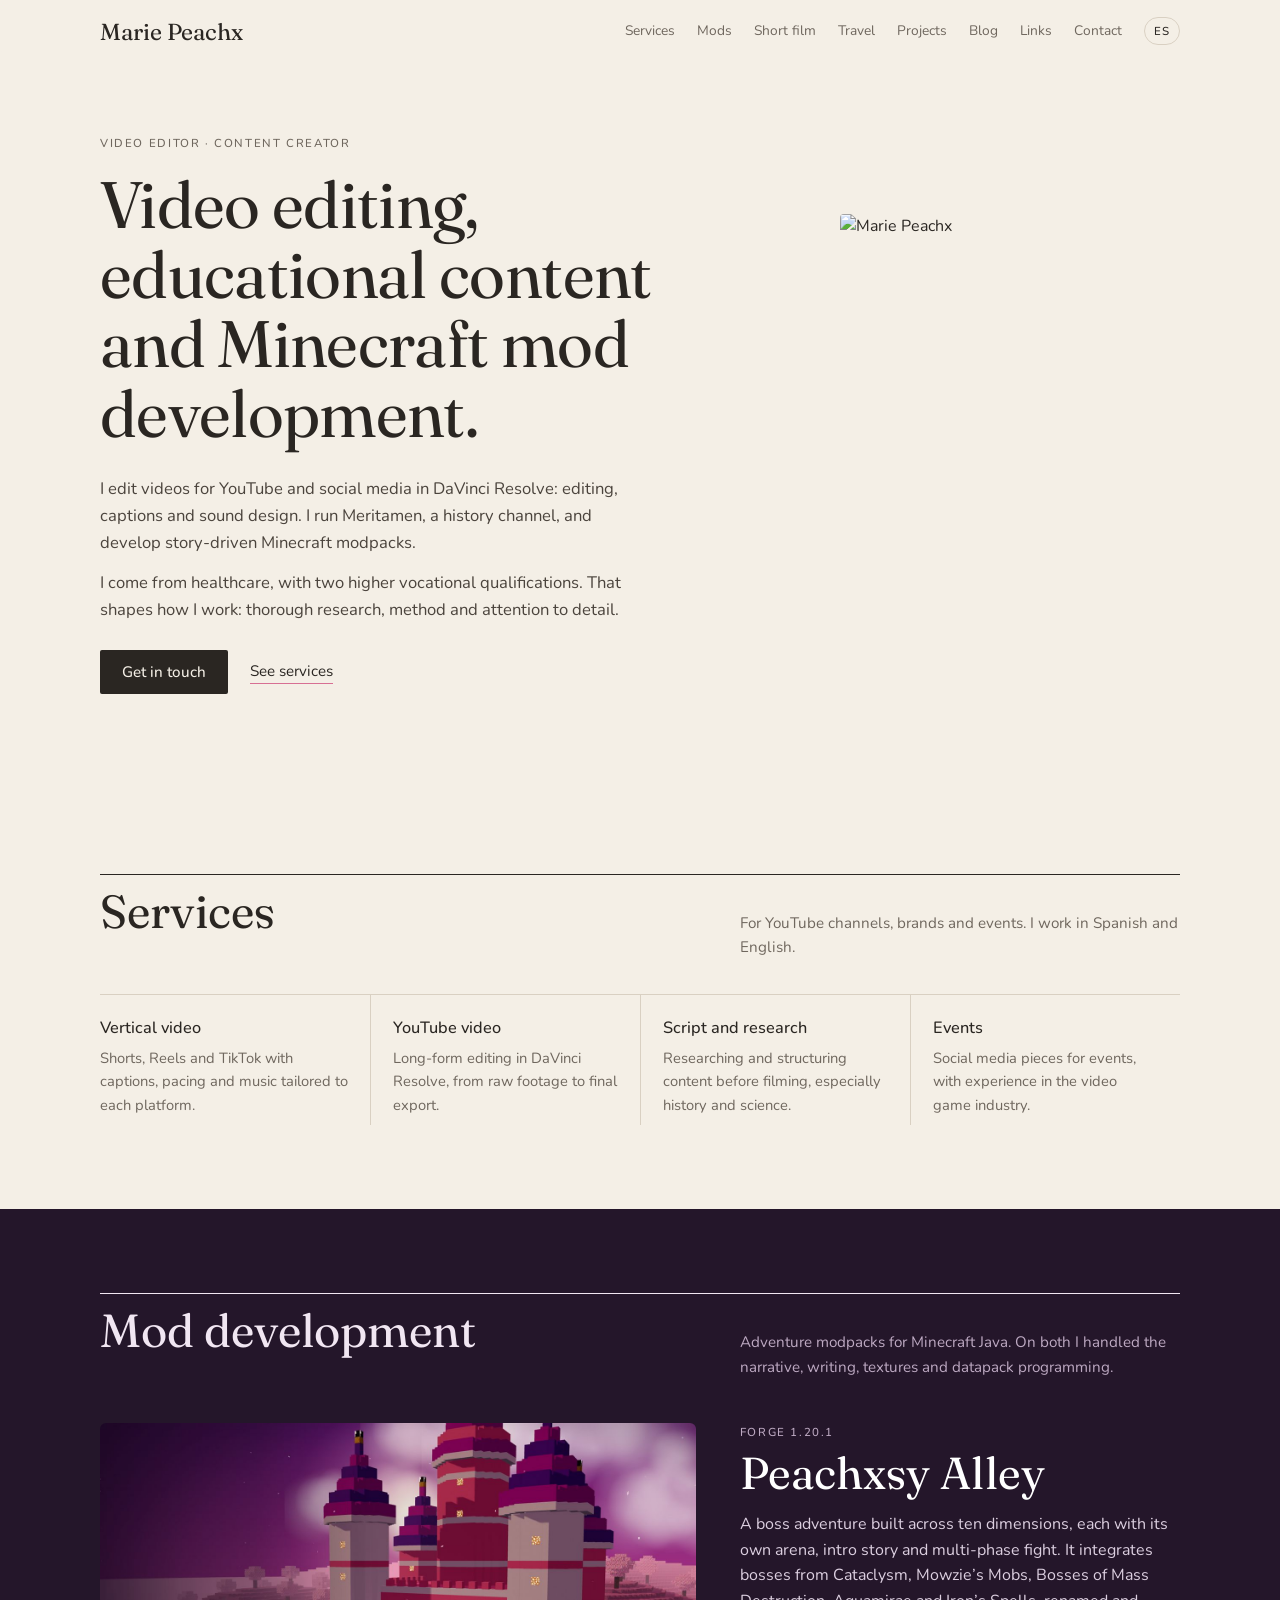
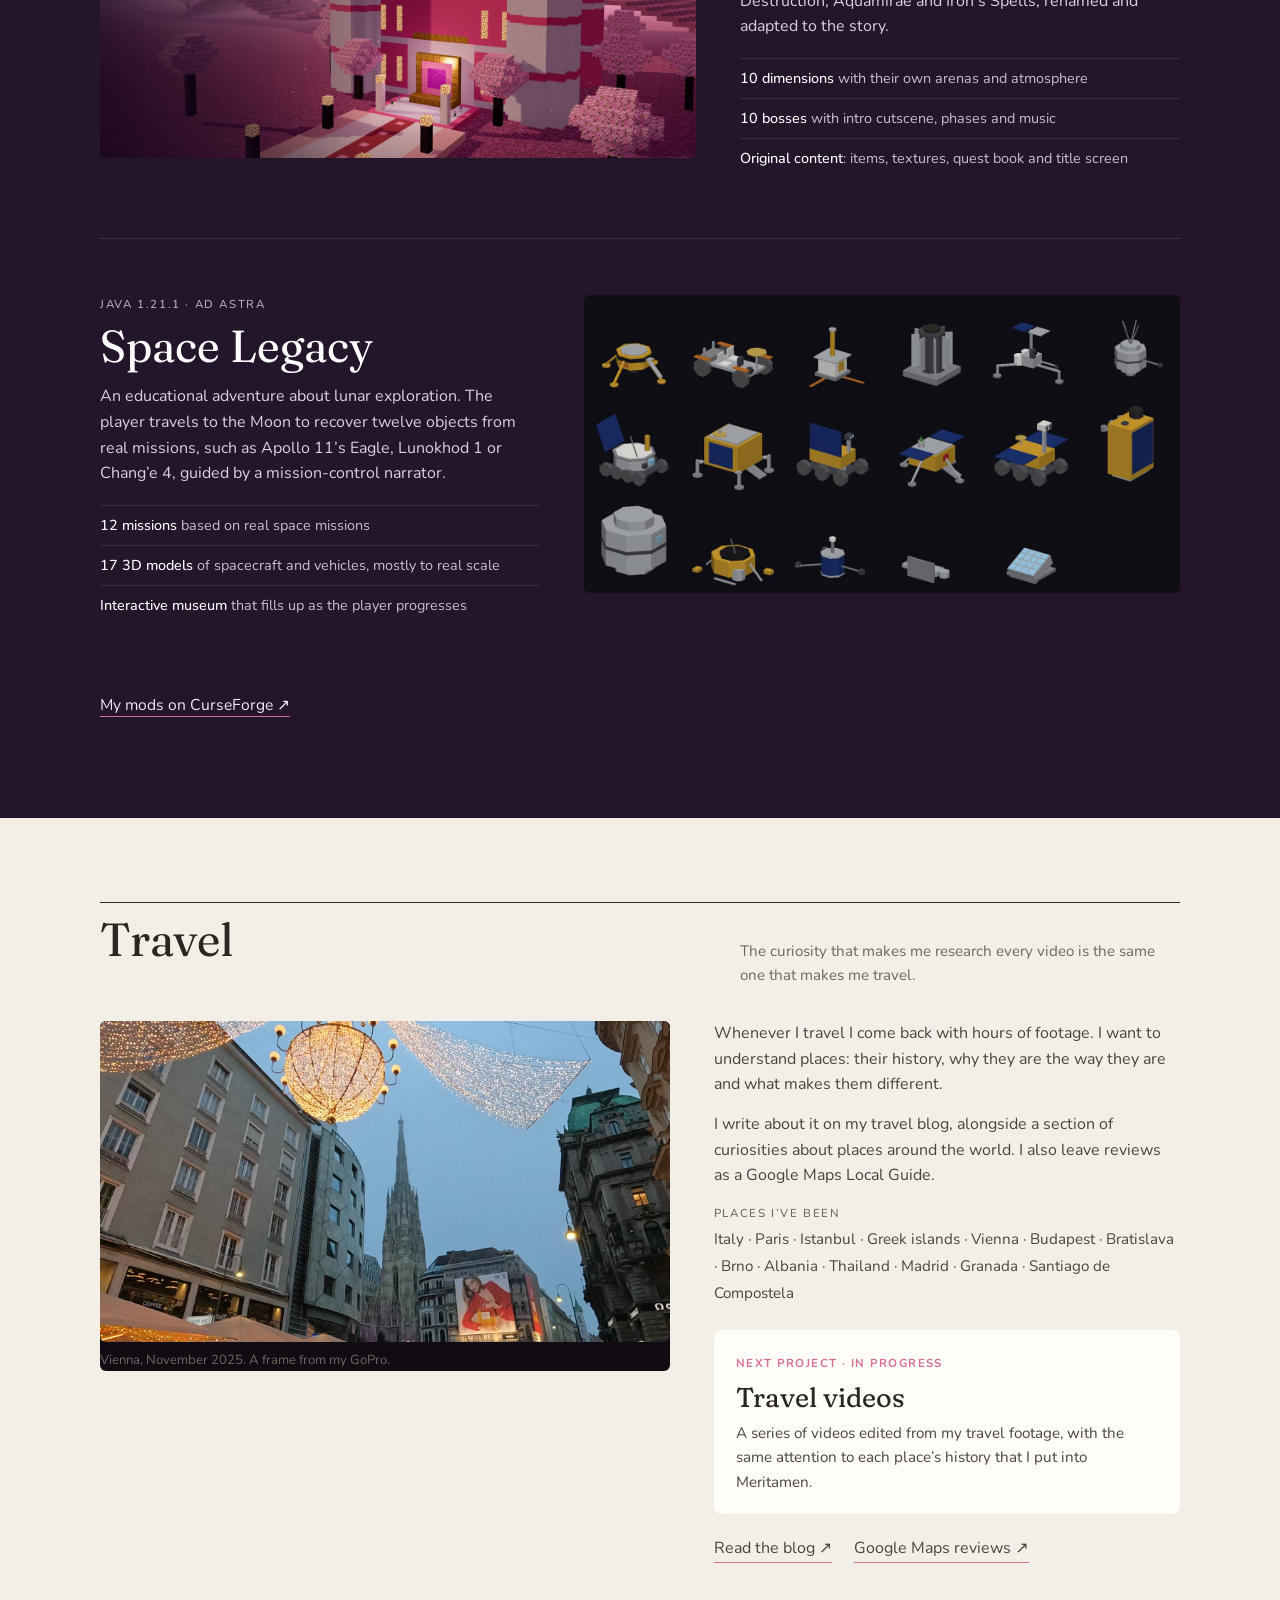
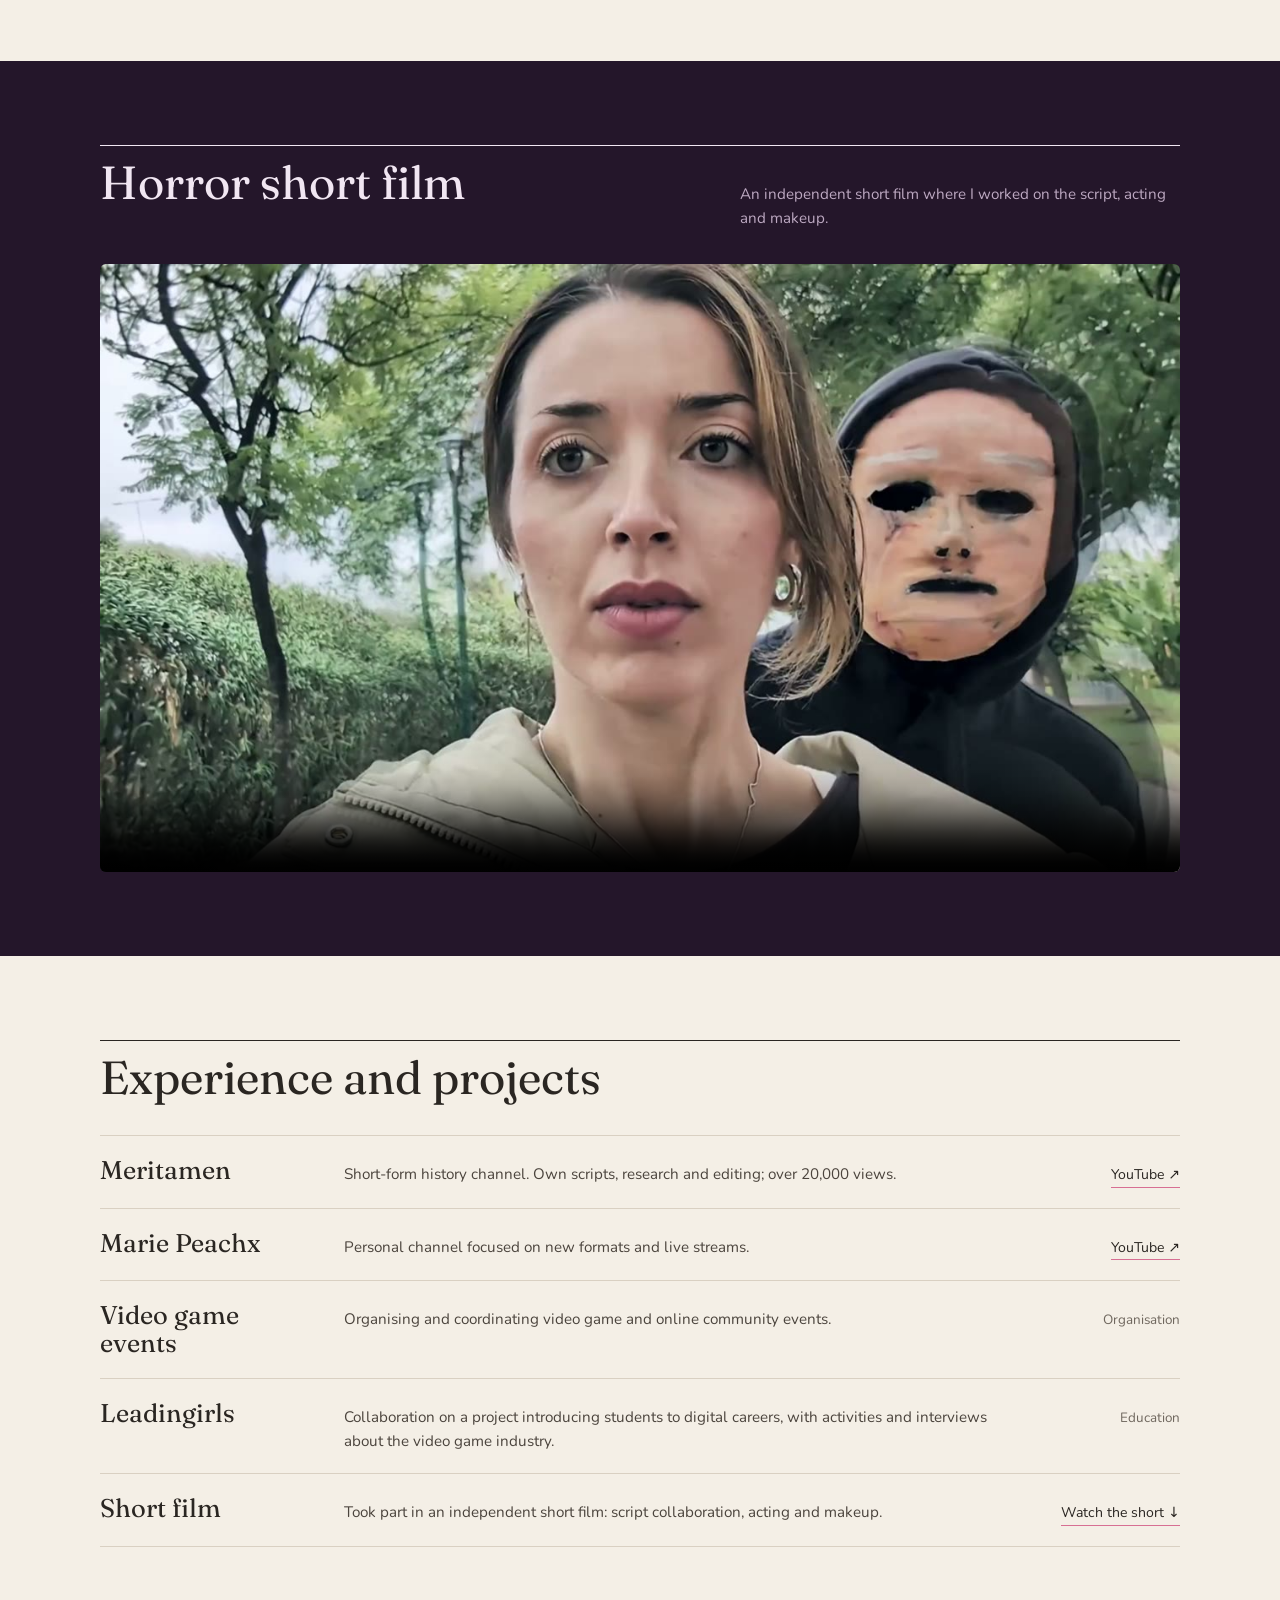
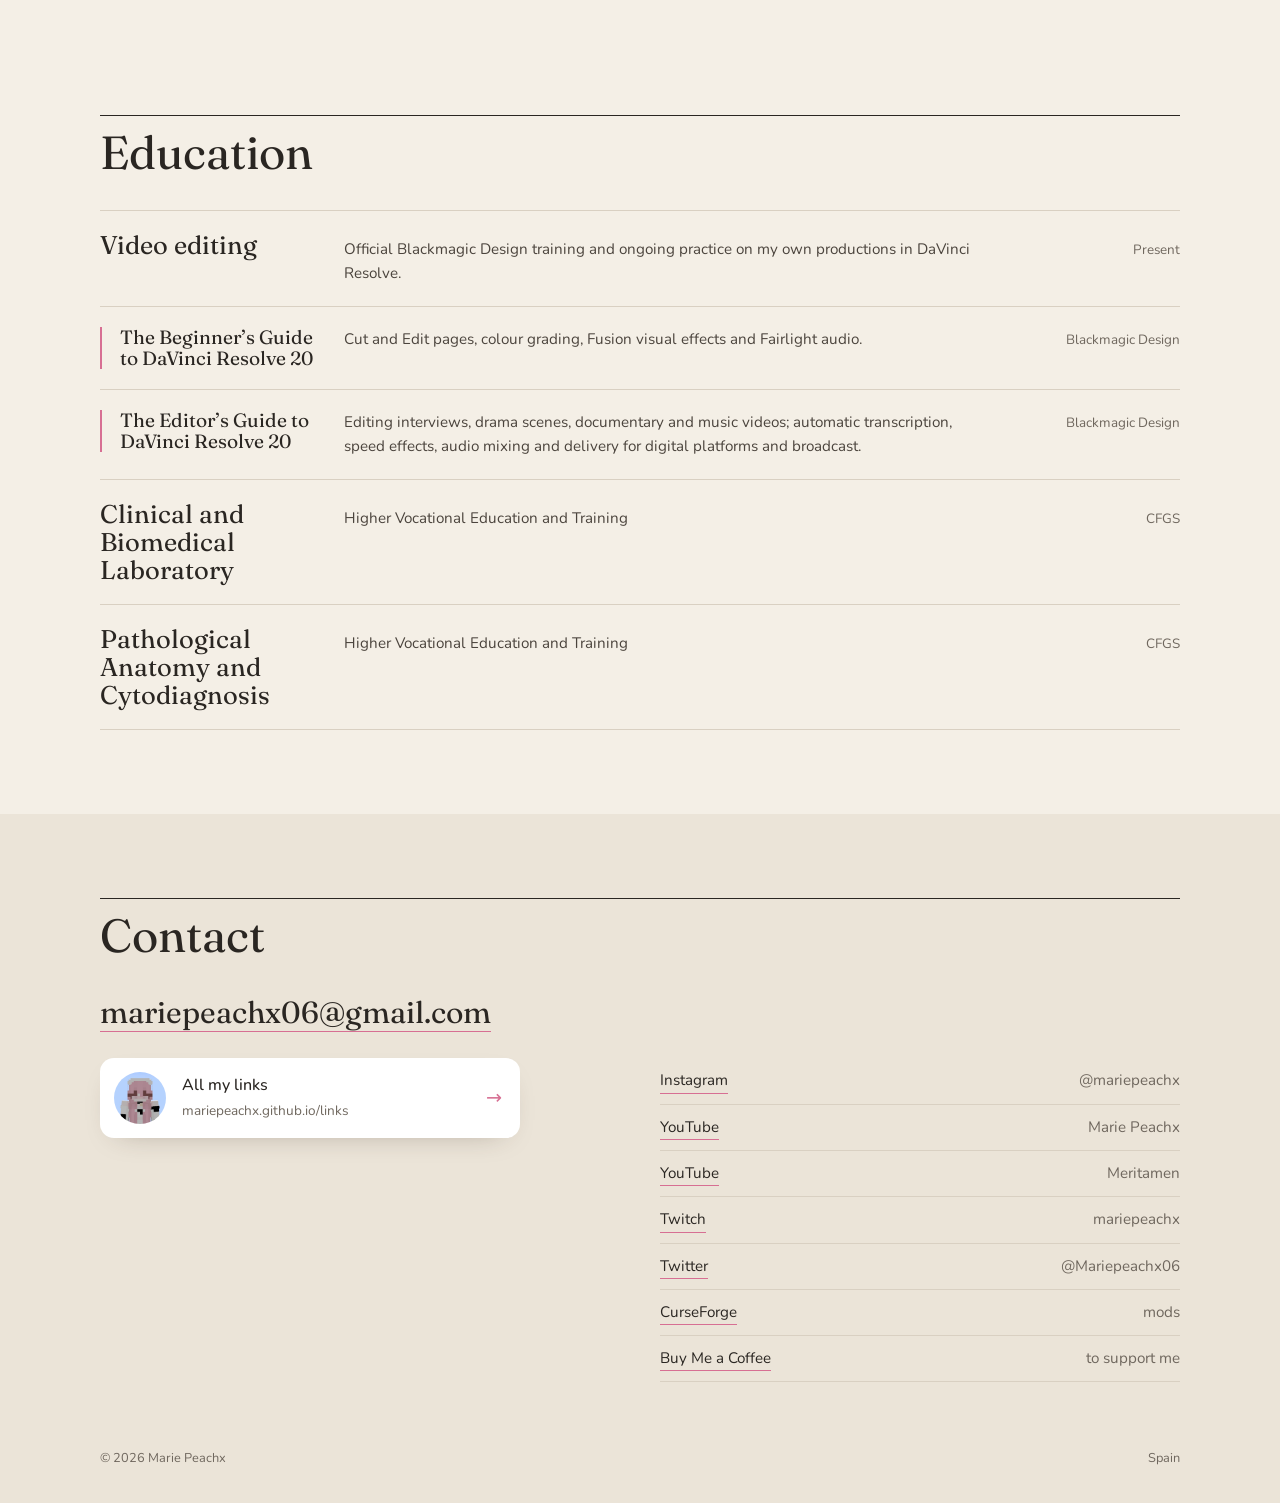
==== index.html @ f52907dd "Portfolio: quita la portada antigua del corto Co-Authored-By: Claude Opus 5.5 <noreply@anthropic.com" ====
<!doctype html>
<html lang="es">
<head>
<meta charset="utf-8"><meta name="viewport" content="width=device-width,initial-scale=1">
<title>Marie Peachx</title>
<meta name="description" content="Edito vídeos para YouTube y redes, llevo Meritamen, un canal de historia, y hago mods de Minecraft.">
<meta name="theme-color" content="#f4efe6">
<link rel="canonical" href="https://mariepeachx.github.io/">
<meta property="og:type" content="website">
<meta property="og:title" content="Marie Peachx">
<meta property="og:description" content="Vídeos, historia y mods de Minecraft.">
<meta property="og:url" content="https://mariepeachx.github.io/">
<meta property="og:image" content="https://mariepeachx.github.io/assets/marie-portrait.jpg">
<meta name="twitter:card" content="summary_large_image">
<link rel="icon" href="links/avatar.jpg">
<link rel="preconnect" href="https://fonts.googleapis.com"><link rel="preconnect" href="https://fonts.gstatic.com" crossorigin>
<link href="https://fonts.googleapis.com/css2?family=Fraunces:opsz,wght,SOFT@9..144,300..600,100&family=Nunito:wght@400;600;700&display=swap" rel="stylesheet">
<style>
:root{
 --paper:#f4efe6;--paper-2:#ebe4d8;--ink:#2a2622;--soft:#6f675e;--line:#d9d0c2;
 --rose:#d76f93;--peach:#d9957d;--plum:#24162a;--plum-2:#33203a;--lilac:#e9d6ee;
 --serif:'Fraunces',Georgia,serif;--sans:'Nunito',system-ui,sans-serif;
}
h1,h2,h3,.name,.contact .big{font-variation-settings:"SOFT" 100,"WONK" 0;font-optical-sizing:auto}
*{box-sizing:border-box}
html{scroll-behavior:smooth;scroll-padding-top:70px}
body{margin:0;background:var(--paper);color:var(--ink);font:16px/1.6 var(--sans);overflow-x:hidden}
a{color:inherit}
img{max-width:100%;display:block}
.wrap{width:min(1080px,calc(100% - 32px));margin:0 auto}
:focus-visible{outline:2px solid var(--rose);outline-offset:3px}
.skip{position:absolute;left:-999px;top:8px;background:var(--ink);color:var(--paper);padding:8px 12px;z-index:99}.skip:focus{left:8px}
.u{text-decoration:none;background:linear-gradient(var(--rose),var(--rose)) 0 100%/100% 1px no-repeat;padding-bottom:1px;transition:background-size .25s}
.u:hover{background-size:100% 100%;color:#fff}
.label{font-size:.72rem;letter-spacing:.14em;text-transform:uppercase;color:var(--soft);font-weight:500}

/* cabecera */
.top{position:sticky;top:0;z-index:20;background:#f4efe6f2;backdrop-filter:blur(8px)}
.top .wrap{display:flex;align-items:center;justify-content:space-between;height:62px;gap:16px}
.name{font:1.45rem var(--serif);text-decoration:none;white-space:nowrap}
nav{display:flex;gap:22px;align-items:center;font-size:.86rem}
nav a{text-decoration:none;color:var(--soft)}nav a:hover{color:var(--ink)}
.lang,.menu{font:500 .72rem var(--sans);letter-spacing:.08em;background:none;border:1px solid var(--line);color:var(--ink);padding:5px 9px;border-radius:20px;cursor:pointer}
.menu{display:none}

/* inicio */
.intro{display:grid;grid-template-columns:1.25fr .75fr;gap:64px;align-items:center;padding:72px 0 96px}
.intro h1{font:400 clamp(2.3rem,5.2vw,4.1rem)/1.06 var(--serif);letter-spacing:-.01em;margin:0 0 28px}
.intro h1 i{font-style:italic}
.intro p{max-width:540px;color:#4b443d;font-size:1.04rem;margin:0 0 14px}
.intro .more{margin-top:26px;display:flex;gap:22px;flex-wrap:wrap;font-size:.95rem}
.intro .label{margin-bottom:18px}
.portrait{margin:0;justify-self:end;width:min(340px,100%)}
.portrait img{aspect-ratio:4/5;object-fit:cover;object-position:center 40%;width:100%;border-radius:4px}
.btn{display:inline-block;background:var(--ink);color:var(--paper);text-decoration:none;padding:10px 22px;border-radius:2px;font-weight:500;transition:background .2s}
.btn:hover{background:var(--rose)}
.more{align-items:center}
.services{display:grid;grid-template-columns:repeat(4,1fr);gap:0;border-top:1px solid var(--line)}
.services div{padding:22px 22px 8px 0}
.services div+div{padding-left:22px;border-left:1px solid var(--line)}
.services h3{font:500 1.02rem var(--sans);margin:0 0 8px}
.services p{margin:0;color:var(--soft);font-size:.92rem}

/* secciones */
section{padding:84px 0}
.sec-head{display:flex;justify-content:space-between;align-items:baseline;gap:24px;flex-wrap:wrap;margin-bottom:34px;border-top:1px solid var(--ink);padding-top:14px}
.sec-head h2{font:400 clamp(2rem,4vw,2.9rem)/1 var(--serif);margin:0}
.sec-head p{margin:0;color:var(--soft);max-width:440px;font-size:.95rem}


/* mods */
.mods{background:var(--plum);color:#f1e6f2}
.mods .sec-head{border-color:#f1e6f2}
.mods .sec-head p,.mods .label{color:#bda9c2}
.mod{display:grid;grid-template-columns:1.15fr .85fr;gap:44px;align-items:start;padding:10px 0 60px}
.mod + .mod{border-top:1px solid #ffffff1f;padding-top:56px}
.mod.flip{grid-template-columns:.85fr 1.15fr}
.mod.flip .shot{order:2}
.shot{margin:0;border-radius:6px;overflow:hidden;background:#110b14}
.shot img{width:100%;height:auto}
.mod h3{font:400 clamp(2rem,3.6vw,2.8rem)/1 var(--serif);margin:10px 0 16px;color:#fff}
.mod p{margin:0 0 14px;color:#dccfe0}
.mod ul{margin:18px 0 0;padding:0;list-style:none;font-size:.9rem;color:#cdbbd2}
.mod li{padding:8px 0;border-top:1px solid #ffffff1a}
.mod li b{font-weight:500;color:#fff}
.mods .u{background-image:linear-gradient(var(--rose),var(--rose))}
.cf{margin-top:8px;font-size:.98rem}

/* viajes */
.travel{display:grid;grid-template-columns:1.1fr .9fr;gap:44px;align-items:start}
.travel .shot{margin:0}
.travel .shot img{width:100%;height:auto;border-radius:6px}
.travel figcaption{font-size:.82rem;color:var(--soft);margin-top:8px}
.travel p{margin:0 0 14px;color:#4b443d}
.next{background:var(--white,#fffdf9);border-radius:8px;padding:20px 22px;margin:22px 0}
.next .tag{font-size:.72rem;letter-spacing:.12em;text-transform:uppercase;color:var(--rose);font-weight:700}
.next h3{font:400 1.7rem/1.1 var(--serif);font-variation-settings:"SOFT" 100;margin:8px 0 8px}
.next p{margin:0;font-size:.95rem}
.links-inline{display:flex;gap:22px;flex-wrap:wrap}
.places{font-size:.95rem;line-height:1.8}
.places .label{display:block;margin-bottom:2px}
@media(max-width:860px){.travel{grid-template-columns:1fr;gap:26px}}

/* otros proyectos */
.list{border-top:1px solid var(--line)}
.row{display:grid;grid-template-columns:220px 1fr 160px;gap:24px;padding:20px 0;border-bottom:1px solid var(--line);align-items:baseline}
.row h3{font:400 1.6rem/1.1 var(--serif);margin:0}
.row p{margin:0;color:#4b443d;font-size:.95rem}
.row .go{justify-self:end;font-size:.88rem;text-align:right}
.row .note{color:var(--soft);font-size:.84rem}
.row.sub h3{font-size:1.2rem;padding-left:18px;border-left:2px solid var(--rose)}

/* trabajo */

/* contacto */
.contact{background:var(--paper-2);padding-bottom:40px}
.contact .big{font:400 clamp(1.3rem,2.6vw,1.9rem)/1.2 var(--serif);margin:0 0 28px}
.contact .big a{text-decoration:none;border-bottom:1px solid var(--rose)}
.contact .big a:hover{color:var(--rose)}
.contact-grid{display:grid;grid-template-columns:1fr 1fr;gap:40px;align-items:start}
.linkcard{display:flex;align-items:center;gap:16px;background:#fff;border-radius:14px;padding:14px 18px 14px 14px;text-decoration:none;box-shadow:0 10px 30px -18px #3a2a2066;transition:transform .2s;max-width:420px}
.linkcard:hover{transform:translateY(-2px) rotate(-.5deg)}
.linkcard img{width:52px;height:52px;border-radius:50%;object-fit:cover}
.linkcard b{display:block;font-weight:500}.linkcard span{font-size:.85rem;color:var(--soft)}
.linkcard .arr{margin-left:auto;font-size:1.2rem;color:var(--rose)}
.socials{list-style:none;margin:0;padding:0;font-size:.95rem}
.socials li{display:flex;justify-content:space-between;gap:12px;padding:10px 0;border-bottom:1px solid var(--line)}
.socials li span{color:var(--soft)}
footer{background:var(--paper-2);font-size:.8rem;color:var(--soft)}
footer .wrap{padding:26px 0 34px;display:flex;justify-content:space-between;gap:10px;flex-wrap:wrap}

@media(max-width:860px){
 .intro{grid-template-columns:1fr;gap:56px;padding:44px 0 70px}
 .portrait{justify-self:start;width:min(300px,80%)}
 .services{grid-template-columns:1fr 1fr}
 .services div:nth-child(3){padding-left:0;border-left:0}
 .mod,.mod.flip{grid-template-columns:1fr;gap:26px}.mod.flip .shot{order:0}
 .row{grid-template-columns:1fr;gap:6px}.row .go{justify-self:start;text-align:left}
 .contact-grid{grid-template-columns:1fr;gap:36px}
 section{padding:64px 0}
}
@media(max-width:720px){
 .menu{display:block}
 nav{display:none;position:absolute;top:62px;left:0;right:0;background:var(--paper);flex-direction:column;align-items:flex-start;gap:0;padding:4px 16px 16px;border-bottom:1px solid var(--line);font-size:1rem}
 nav.open{display:flex}
 nav a{width:100%;padding:10px 0;border-bottom:1px solid var(--line)}
 .lang{margin-top:12px}
}
@media(max-width:520px){.services{grid-template-columns:1fr}.services div,.services div+div{padding:18px 0 4px;border-left:0}}
@media(prefers-reduced-motion:reduce){*{transition:none!important;scroll-behavior:auto!important}}
</style>
</head>
<body>
<a class="skip" href="#main" data-i18n="skip">Saltar al contenido</a>
<header class="top"><div class="wrap">
 <a class="name" href="#main">Marie Peachx</a>
 <nav id="nav" aria-label="Principal">
  <a href="#servicios" data-i18n="nav.services">Servicios</a>
  <a href="#mods">Mods</a>
  <a href="#corto" data-i18n="nav.short">Corto</a>
  <a href="#viajes" data-i18n="nav.travel">Viajes</a>
  <a href="#proyectos" data-i18n="nav.projects">Proyectos</a>
  <a href="/blog/" data-i18n="nav.blog">Blog</a>
  <a href="/links/" data-i18n="nav.links">Enlaces</a>
  <a href="#contacto" data-i18n="nav.contact">Contacto</a>
  <button class="lang" id="langSwitch" type="button" aria-label="Switch language">EN</button>
 </nav>
 <button class="menu" id="menuBtn" type="button" aria-expanded="false" aria-controls="nav" data-i18n="menu">Menú</button>
</div></header>

<main id="main">
<div class="wrap intro">
 <div>
  <div class="label" data-i18n="intro.l">Editora de vídeo · Creadora de contenido</div>
  <h1 data-i18n="intro.h">Edición de vídeo, contenido divulgativo y desarrollo de mods para Minecraft.</h1>
  <p data-i18n="intro.p1">Edito vídeos para YouTube y redes sociales con DaVinci Resolve: montaje, subtítulos y diseño de sonido. Dirijo Meritamen, un canal de divulgación histórica, y desarrollo modpacks narrativos para Minecraft.</p>
  <p data-i18n="intro.p2">Vengo del ámbito sanitario, con dos ciclos de grado superior. De ahí viene mi forma de trabajar: documentación rigurosa, método y atención al detalle.</p>
  <div class="more">
   <a class="btn" href="#contacto" data-i18n="intro.c1">Contactar</a>
   <a class="u" href="#servicios" data-i18n="intro.c2">Ver servicios</a>
  </div>
 </div>
 <figure class="portrait">
  <img src="assets/marie-portrait.jpg" alt="Marie Peachx" width="320" height="400">
 </figure>
</div>

<section id="servicios"><div class="wrap">
 <div class="sec-head"><h2 data-i18n="w.h">Servicios</h2><p data-i18n="w.p1">Para canales de YouTube, marcas y eventos. Trabajo en español y en inglés.</p></div>
 <div class="services">
  <div><h3 data-i18n="w.t1">Formato vertical</h3><p data-i18n="w.d1">Shorts, Reels y TikTok con subtítulos, ritmo y música adaptados a cada plataforma.</p></div>
  <div><h3 data-i18n="w.t2">Vídeo para YouTube</h3><p data-i18n="w.d2">Montaje de vídeos largos en DaVinci Resolve, del material en bruto a la exportación final.</p></div>
  <div><h3 data-i18n="w.t3">Guion y documentación</h3><p data-i18n="w.d3">Investigación y estructura del contenido antes de grabar, especialmente en historia y ciencia.</p></div>
  <div><h3 data-i18n="w.t4">Eventos</h3><p data-i18n="w.d4">Piezas para redes sociales de eventos, con experiencia en el sector de los videojuegos.</p></div>
 </div>
</div></section>

<section class="mods" id="mods"><div class="wrap">
 <div class="sec-head"><h2 data-i18n="m.h">Desarrollo de mods</h2><p data-i18n="m.p">Modpacks de aventura para Minecraft Java. En ambos me he encargado de la narrativa, los textos, las texturas y la programación de los datapacks.</p></div>

 <article class="mod">
  <figure class="shot"><img src="assets/mods/peachxsy-castillo.jpg" alt="El castillo rosa de Peachxsy Alley al anochecer, rodeado de cerezos" width="1400" height="788" loading="lazy"></figure>
  <div>
   <div class="label">Forge 1.20.1</div>
   <h3>Peachxsy Alley</h3>
   <p data-i18n="m1.p1">Aventura de jefes estructurada en diez dimensiones, cada una con su arena, su historia introductoria y un combate por fases. Integra jefes de Cataclysm, Mowzie's Mobs, Bosses of Mass Destruction, Aquamirae e Iron's Spells, renombrados y adaptados a la narrativa.</p>
   <ul>
    <li data-i18n="m1.l1"><b>10 dimensiones</b> con arena y ambientación propias</li>
    <li data-i18n="m1.l2"><b>10 jefes</b> con cinemática previa, fases y música</li>
    <li data-i18n="m1.l3"><b>Contenido propio</b>: objetos, texturas, libro de misiones y pantalla de título</li>
   </ul>
  </div>
 </article>

 <article class="mod flip">
  <figure class="shot"><img src="assets/mods/space-legacy-modelos.jpg" alt="Modelos 3D de naves y rovers lunares hechos para Space Legacy" width="1400" height="700" loading="lazy"></figure>
  <div>
   <div class="label">Java 1.21.1 · Ad Astra</div>
   <h3>Space Legacy</h3>
   <p data-i18n="m2.p1">Aventura divulgativa sobre la exploración lunar. El jugador viaja a la Luna para recuperar doce objetos de misiones reales, como el módulo Eagle del Apolo 11, el Lunokhod 1 o el Chang'e 4, guiado por un narrador de control de misión.</p>
   <ul>
    <li data-i18n="m2.l1"><b>12 misiones</b> basadas en misiones espaciales reales</li>
    <li data-i18n="m2.l2"><b>17 modelos 3D</b> de naves y vehículos, en su mayoría a escala real</li>
    <li data-i18n="m2.l3"><b>Museo interactivo</b> que se completa con el progreso del jugador</li>
   </ul>
  </div>
 </article>

 <p class="cf"><a class="u" href="https://www.curseforge.com/members/mariepeachx/projects" target="_blank" rel="noopener noreferrer" data-i18n="m.cf">Mis mods en CurseForge ↗</a></p>
</div></section>

<section id="viajes"><div class="wrap">
 <div class="sec-head"><h2 data-i18n="t.h">Viajes</h2><p data-i18n="t.p">La curiosidad que me lleva a documentarme para cada vídeo es la misma que me hace viajar.</p></div>
 <div class="travel">
  <figure class="shot"><img src="assets/viajes/viena/portada.jpg" alt="Luces de Navidad sobre el Graben de Viena, con la catedral de San Esteban al fondo" width="1600" height="900" loading="lazy"><figcaption data-i18n="t.cap">Viena, noviembre de 2025. Fotograma de mi GoPro.</figcaption></figure>
  <div>
   <p data-i18n="t.p1">Siempre que viajo vuelvo con horas de material grabado. Me interesa entender los sitios: su historia, por qué son como son y qué los hace distintos.</p>
   <p data-i18n="t.p2">Lo cuento en mi blog de viajes, junto a una sección de curiosidades sobre lugares de todo el mundo. También dejo reseñas como Local Guide en Google Maps.</p>
   <p class="places"><span class="label" data-i18n="t.pl">He estado en</span> <span data-i18n="t.pll">Italia · París · Estambul · islas griegas · Viena · Budapest · Bratislava · Brno · Albania · Tailandia · Madrid · Granada · Santiago de Compostela</span></p>
   <div class="next">
    <span class="tag" data-i18n="t.tag">Próximo proyecto · En preparación</span>
    <h3 data-i18n="t.nt">Vídeos de viaje</h3>
    <p data-i18n="t.np">Una serie de vídeos montados a partir de mis grabaciones de viaje, con la misma atención a la historia de cada lugar que pongo en Meritamen.</p>
   </div>
   <p class="links-inline"><a class="u" href="/blog/" data-i18n="t.l1">Leer el blog ↗</a><a class="u" href="https://www.google.com/maps/contrib/108247171494160308205/reviews" target="_blank" rel="noopener noreferrer" data-i18n="t.l2">Reseñas en Google Maps ↗</a></p>
  </div>
 </div>
</div></section>

<section class="mods" id="corto"><div class="wrap">
 <div class="sec-head"><h2 data-i18n="k.h">Cortometraje de terror</h2><p data-i18n="k.p">Cortometraje independiente en el que colaboré en el guion, la interpretación y el maquillaje.</p></div>
 <figure class="shot" style="margin:0">
  <video controls preload="metadata" playsinline poster="assets/corto/corto-terror-portada.jpg" style="width:100%;height:auto;display:block" aria-label="Cortometraje de terror">
   <source src="assets/corto/corto-terror.mp4" type="video/mp4">
  </video>
 </figure>
</div></section>

<section id="proyectos"><div class="wrap">
 <div class="sec-head"><h2 data-i18n="p.h">Experiencia y proyectos</h2></div>
 <div class="list">
  <div class="row"><h3>Meritamen</h3><p data-i18n="p0">Canal de divulgación histórica en formato corto. Guion, documentación y edición propios; más de 20.000 visualizaciones.</p><a class="go u" href="https://www.youtube.com/@Meritamenhistoria" target="_blank" rel="noopener noreferrer">YouTube ↗</a></div>
  <div class="row"><h3>Marie Peachx</h3><p data-i18n="p1">Canal personal dedicado a nuevos formatos y emisiones en directo.</p><a class="go u" href="https://www.youtube.com/channel/UCHzE-9M0bbHYNCtyb7x10KA" target="_blank" rel="noopener noreferrer">YouTube ↗</a></div>
  <div class="row"><h3 data-i18n="p3.t">Eventos de videojuegos</h3><p data-i18n="p3">Organización y coordinación de eventos de videojuegos y de comunidades online.</p><span class="go note" data-i18n="p3.n">Organización</span></div>
  <div class="row"><h3>Leadingirls</h3><p data-i18n="p4">Colaboración en una propuesta para acercar las profesiones digitales a estudiantes, con actividades y entrevistas sobre la industria del videojuego.</p><span class="go note" data-i18n="p4.n">Educación</span></div>
  <div class="row"><h3 data-i18n="p5.t">Cortometraje</h3><p data-i18n="p5">Participación en un cortometraje independiente: colaboración en el guion, interpretación y maquillaje.</p><a class="go u" href="#corto" data-i18n="p5.l">Ver el corto ↓</a></div>
 </div>
</div></section>

<section id="formacion"><div class="wrap">
 <div class="sec-head"><h2 data-i18n="e.h">Formación</h2></div>
 <div class="list">
  <div class="row"><h3 data-i18n="e3.t">Edición de vídeo</h3><p data-i18n="e3">Formación oficial de Blackmagic Design y práctica continuada en producción propia con DaVinci Resolve.</p><span class="go note" data-i18n="e3.n">Actualidad</span></div>
  <div class="row sub"><h3 data-i18n="e4.t">Guía de introducción a DaVinci Resolve 20</h3><p data-i18n="e4">Módulos Montaje y Edición, etalonaje, efectos visuales con Fusion y procesamiento de audio con Fairlight.</p><span class="go note">Blackmagic Design</span></div>
  <div class="row sub"><h3 data-i18n="e5.t">Guía de edición con DaVinci Resolve 20</h3><p data-i18n="e5">Montaje de entrevistas, escenas de ficción, documental y videoclip; transcripción automática, efectos de velocidad variable, mezcla de audio y entrega para plataformas digitales y televisión.</p><span class="go note">Blackmagic Design</span></div>
  <div class="row"><h3 data-i18n="e1.t">Laboratorio Clínico y Biomédico</h3><p data-i18n="e.c">Ciclo Formativo de Grado Superior</p><span class="go note">CFGS</span></div>
  <div class="row"><h3 data-i18n="e2.t">Anatomía Patológica y Citodiagnóstico</h3><p data-i18n="e.c">Ciclo Formativo de Grado Superior</p><span class="go note">CFGS</span></div>
 </div>
</div></section>

<section class="contact" id="contacto"><div class="wrap">
 <div class="sec-head"><h2 data-i18n="c.h">Contacto</h2></div>
 <p class="big"><a href="mailto:mariepeachx06@gmail.com?subject=Proyecto%20de%20v%C3%ADdeo">mariepeachx06@gmail.com</a></p>
 <div class="contact-grid">
  <div>
   <a class="linkcard" href="/links/">
    <img src="links/avatar.jpg" alt="" width="52" height="52">
    <div><b data-i18n="c.lt">Todos mis enlaces</b><span>mariepeachx.github.io/links</span></div>
    <span class="arr">→</span>
   </a>
  </div>
  <ul class="socials">
   <li><a class="u" href="https://www.instagram.com/mariepeachx/" target="_blank" rel="noopener noreferrer">Instagram</a><span>@mariepeachx</span></li>
   <li><a class="u" href="https://www.youtube.com/channel/UCHzE-9M0bbHYNCtyb7x10KA" target="_blank" rel="noopener noreferrer">YouTube</a><span>Marie Peachx</span></li>
   <li><a class="u" href="https://www.youtube.com/@Meritamenhistoria" target="_blank" rel="noopener noreferrer">YouTube</a><span>Meritamen</span></li>
   <li><a class="u" href="https://www.twitch.tv/mariepeachx" target="_blank" rel="noopener noreferrer">Twitch</a><span>mariepeachx</span></li>
   <li><a class="u" href="https://twitter.com/Mariepeachx06" target="_blank" rel="noopener noreferrer">Twitter</a><span>@Mariepeachx06</span></li>
   <li><a class="u" href="https://www.curseforge.com/members/mariepeachx/projects" target="_blank" rel="noopener noreferrer">CurseForge</a><span>mods</span></li>
   <li><a class="u" href="https://buymeacoffee.com/mariepeachx" target="_blank" rel="noopener noreferrer">Buy Me a Coffee</a><span data-i18n="c.bmc">para apoyarme</span></li>
  </ul>
 </div>
</div></section>
</main>
<footer><div class="wrap"><span>© <span id="year">2026</span> Marie Peachx</span><span data-i18n="f">España</span></div></footer>

<script>
(function(){
const EN={
 'skip':'Skip to content','menu':'Menu',
 't.h':'Travel','t.p':'The curiosity that makes me research every video is the same one that makes me travel.',
 't.cap':'Vienna, November 2025. A frame from my GoPro.',
 't.p1':'Whenever I travel I come back with hours of footage. I want to understand places: their history, why they are the way they are and what makes them different.',
 't.p2':'I write about it on my travel blog, alongside a section of curiosities about places around the world. I also leave reviews as a Google Maps Local Guide.',
 't.tag':'Next project · In progress','t.nt':'Travel videos',
 't.np':'A series of videos edited from my travel footage, with the same attention to each place’s history that I put into Meritamen.',
 't.pl':'Places I’ve been','t.pll':'Italy · Paris · Istanbul · Greek islands · Vienna · Budapest · Bratislava · Brno · Albania · Thailand · Madrid · Granada · Santiago de Compostela',
 't.l1':'Read the blog ↗','t.l2':'Google Maps reviews ↗','nav.travel':'Travel',
 'nav.services':'Services','nav.projects':'Projects','nav.blog':'Blog','nav.links':'Links','nav.contact':'Contact',
 'intro.l':'Video editor · Content creator',
 'intro.h':'Video editing, educational content and Minecraft mod development.',
 'intro.p1':'I edit videos for YouTube and social media in DaVinci Resolve: editing, captions and sound design. I run Meritamen, a history channel, and develop story-driven Minecraft modpacks.',
 'intro.p2':'I come from healthcare, with two higher vocational qualifications. That shapes how I work: thorough research, method and attention to detail.',
 'intro.c1':'Get in touch','intro.c2':'See services',
 'w.h':'Services','w.p1':'For YouTube channels, brands and events. I work in Spanish and English.',
 'w.t1':'Vertical video','w.d1':'Shorts, Reels and TikTok with captions, pacing and music tailored to each platform.',
 'w.t2':'YouTube video','w.d2':'Long-form editing in DaVinci Resolve, from raw footage to final export.',
 'w.t3':'Script and research','w.d3':'Researching and structuring content before filming, especially history and science.',
 'w.t4':'Events','w.d4':'Social media pieces for events, with experience in the video game industry.',
 'm.h':'Mod development','m.p':'Adventure modpacks for Minecraft Java. On both I handled the narrative, writing, textures and datapack programming.',
 'm1.p1':'A boss adventure built across ten dimensions, each with its own arena, intro story and multi-phase fight. It integrates bosses from Cataclysm, Mowzie’s Mobs, Bosses of Mass Destruction, Aquamirae and Iron’s Spells, renamed and adapted to the story.',
 'm1.l1':'<b>10 dimensions</b> with their own arenas and atmosphere','m1.l2':'<b>10 bosses</b> with intro cutscene, phases and music','m1.l3':'<b>Original content</b>: items, textures, quest book and title screen',
 'm2.p1':'An educational adventure about lunar exploration. The player travels to the Moon to recover twelve objects from real missions, such as Apollo 11’s Eagle, Lunokhod 1 or Chang’e 4, guided by a mission-control narrator.',
 'm2.l1':'<b>12 missions</b> based on real space missions','m2.l2':'<b>17 3D models</b> of spacecraft and vehicles, mostly to real scale','m2.l3':'<b>Interactive museum</b> that fills up as the player progresses',
 'm.cf':'My mods on CurseForge ↗',
 'p.h':'Experience and projects',
 'p0':'Short-form history channel. Own scripts, research and editing; over 20,000 views.',
 'p1':'Personal channel focused on new formats and live streams.',
 'p3.t':'Video game events','p3':'Organising and coordinating video game and online community events.','p3.n':'Organisation',
 'p4':'Collaboration on a project introducing students to digital careers, with activities and interviews about the video game industry.','p4.n':'Education',
 'p5.t':'Short film','p5':'Took part in an independent short film: script collaboration, acting and makeup.','p5.n':'Audiovisual','p5.l':'Watch the short ↓','nav.short':'Short film',
 'k.h':'Horror short film','k.p':'An independent short film where I worked on the script, acting and makeup.',
 'p2.t':'Travel blog','p2':'Travel stories and videos. Google Maps Local Guide.','p2.l':'Blog ↗',
 'e.h':'Education','e.c':'Higher Vocational Education and Training',
 'e1.t':'Clinical and Biomedical Laboratory','e2.t':'Pathological Anatomy and Cytodiagnosis',
 'e3.t':'Video editing','e3':'Official Blackmagic Design training and ongoing practice on my own productions in DaVinci Resolve.','e3.n':'Present',
 'e4.t':'The Beginner’s Guide to DaVinci Resolve 20','e4':'Cut and Edit pages, colour grading, Fusion visual effects and Fairlight audio.',
 'e5.t':'The Editor’s Guide to DaVinci Resolve 20','e5':'Editing interviews, drama scenes, documentary and music videos; automatic transcription, speed effects, audio mixing and delivery for digital platforms and broadcast.',
 'c.h':'Contact','c.lt':'All my links','c.bmc':'to support me',
 'f':'Spain'
};
const nodes=[...document.querySelectorAll('[data-i18n]')];
const ES={};nodes.forEach(n=>{ES[n.dataset.i18n]=n.innerHTML});
const desc=document.querySelector('meta[name=description]');
const META={es:desc.content,en:'I edit videos for YouTube and social media, run Meritamen, a history channel, and make Minecraft mods.'};
const sw=document.getElementById('langSwitch');
let lang='es';
function apply(next){
 lang=next;const dict=next==='en'?EN:ES;
 nodes.forEach(n=>{const v=dict[n.dataset.i18n];if(v!=null)n.innerHTML=v});
 document.documentElement.lang=next;desc.content=META[next];
 sw.textContent=next==='en'?'ES':'EN';
 try{localStorage.setItem('lang',next)}catch(e){}
}
sw.addEventListener('click',()=>apply(lang==='es'?'en':'es'));
let saved=null;try{saved=localStorage.getItem('lang')}catch(e){}
if((saved||((navigator.language||'es').toLowerCase().startsWith('es')?'es':'en'))==='en')apply('en');

const nav=document.getElementById('nav'),mb=document.getElementById('menuBtn');
mb.addEventListener('click',()=>{const o=nav.classList.toggle('open');mb.setAttribute('aria-expanded',o)});
nav.addEventListener('click',e=>{if(e.target.tagName==='A'){nav.classList.remove('open');mb.setAttribute('aria-expanded',false)}});

document.getElementById('year').textContent=new Date().getFullYear();
})();
</script>
</body></html>
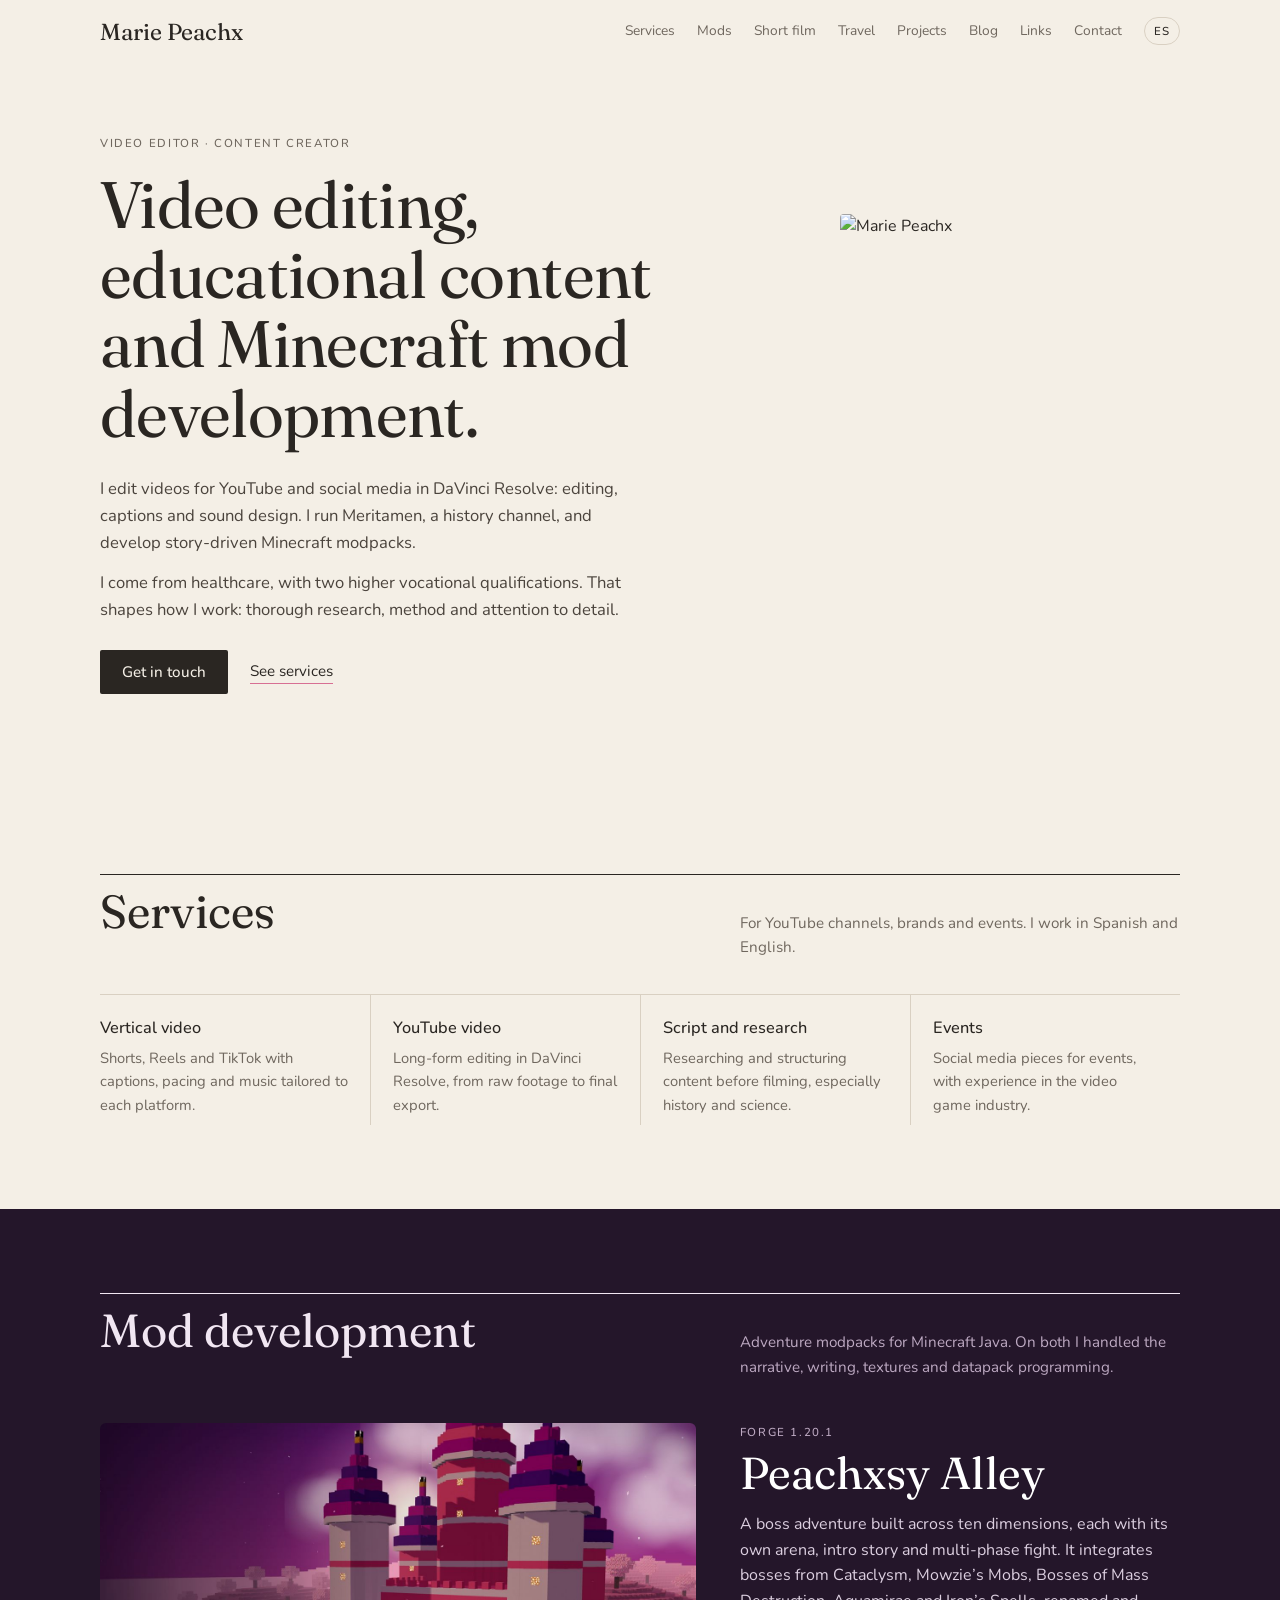
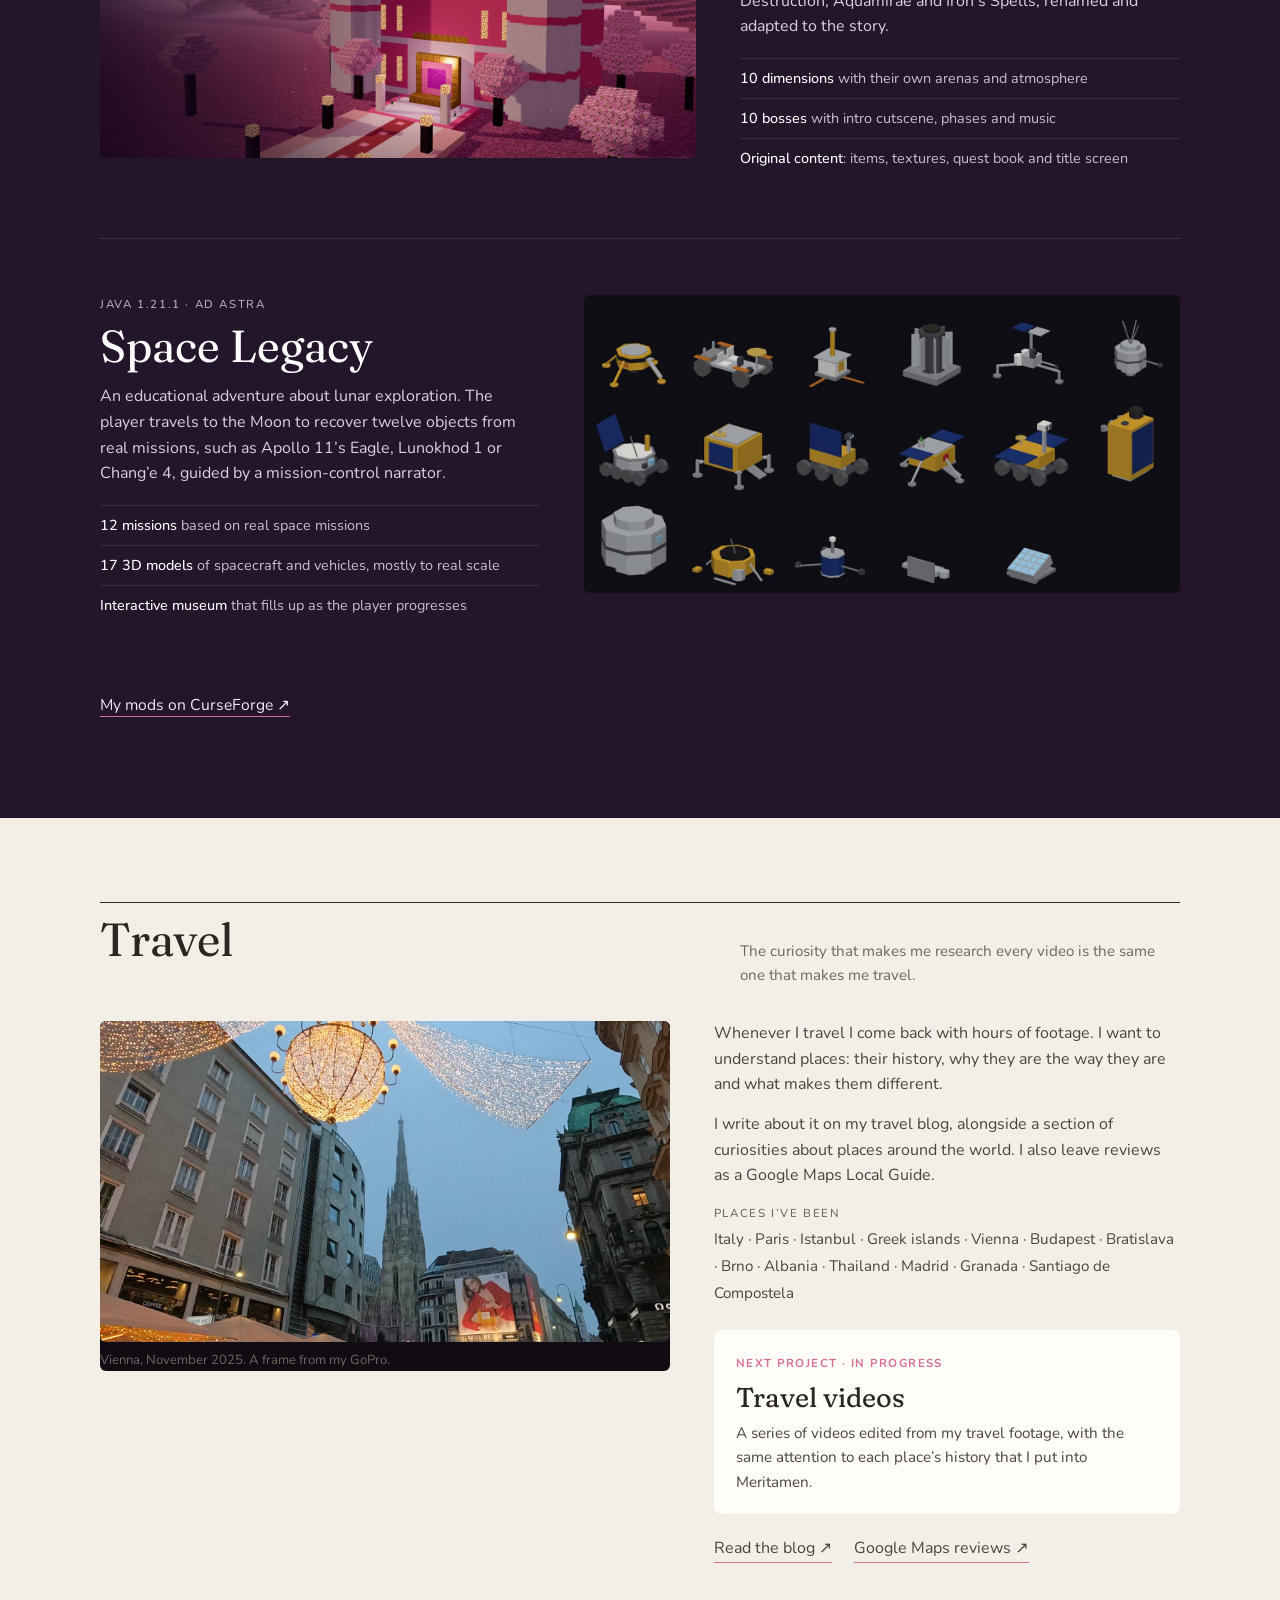
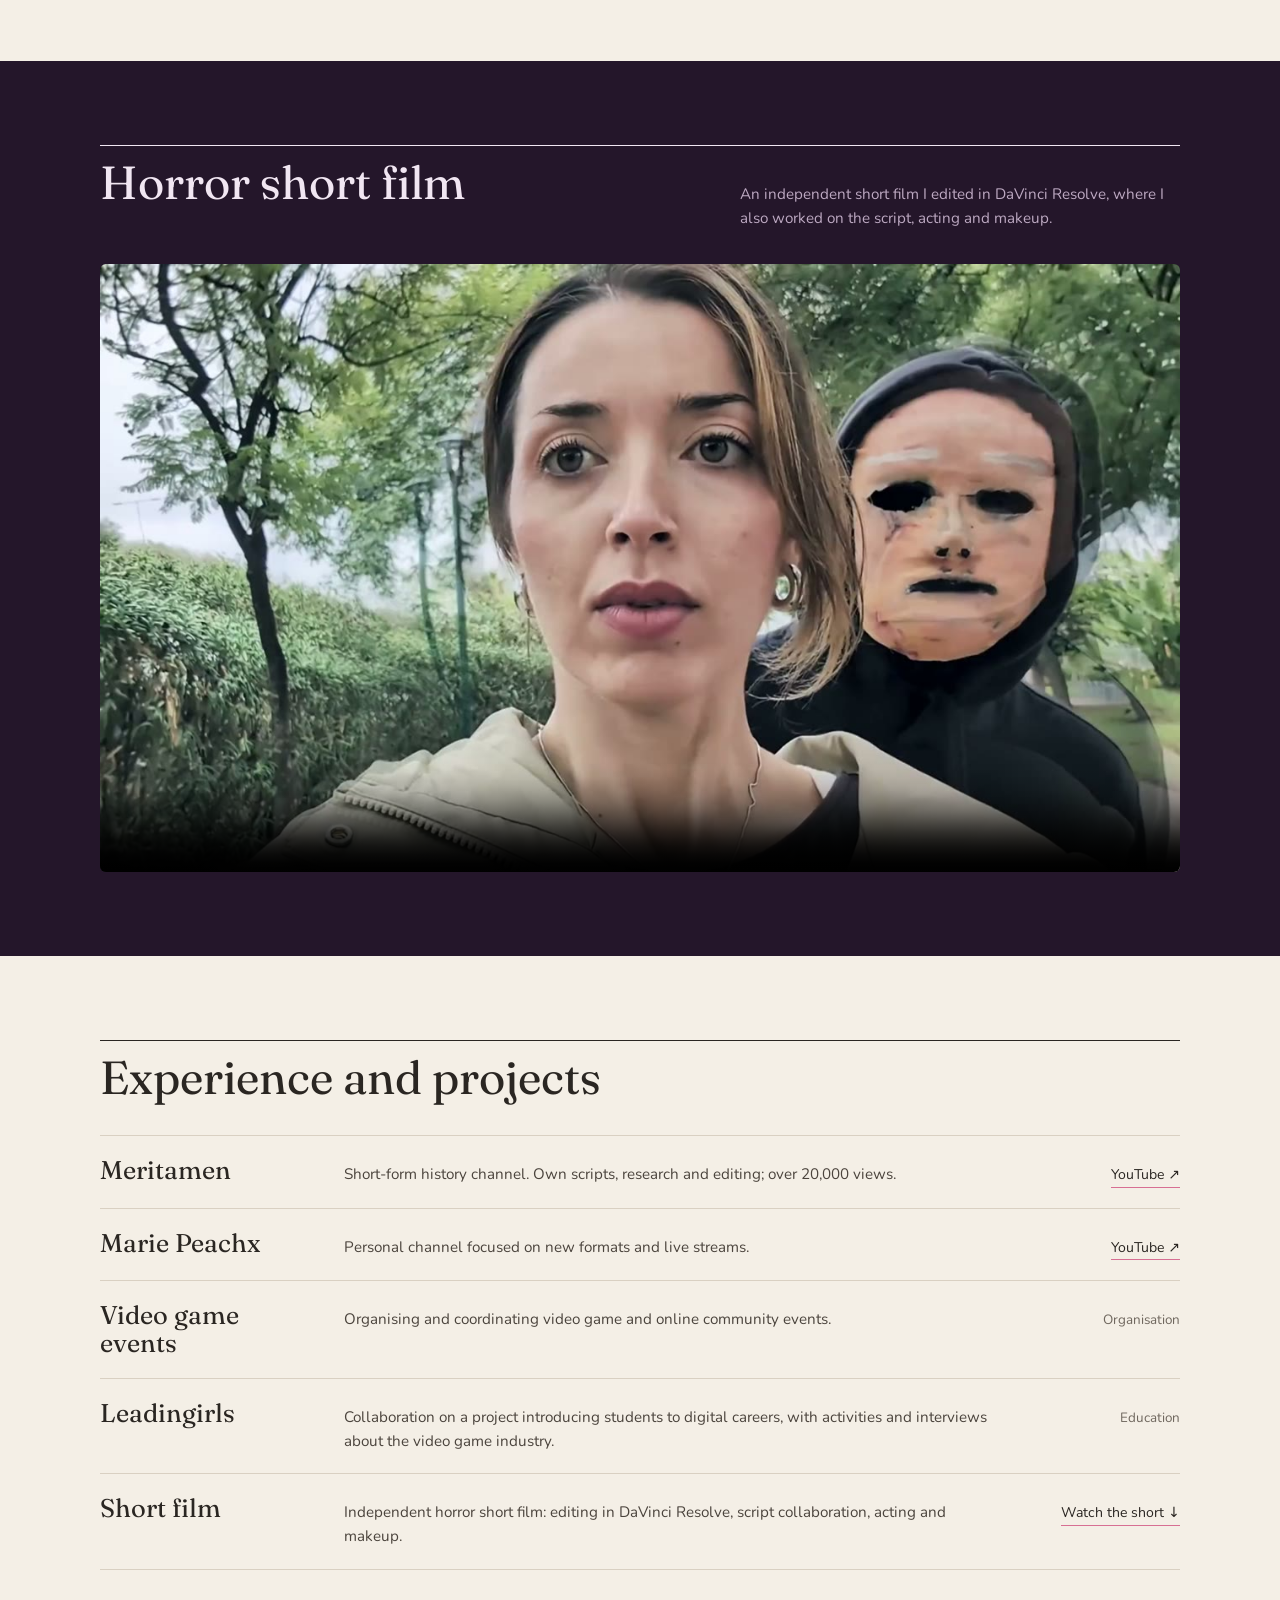
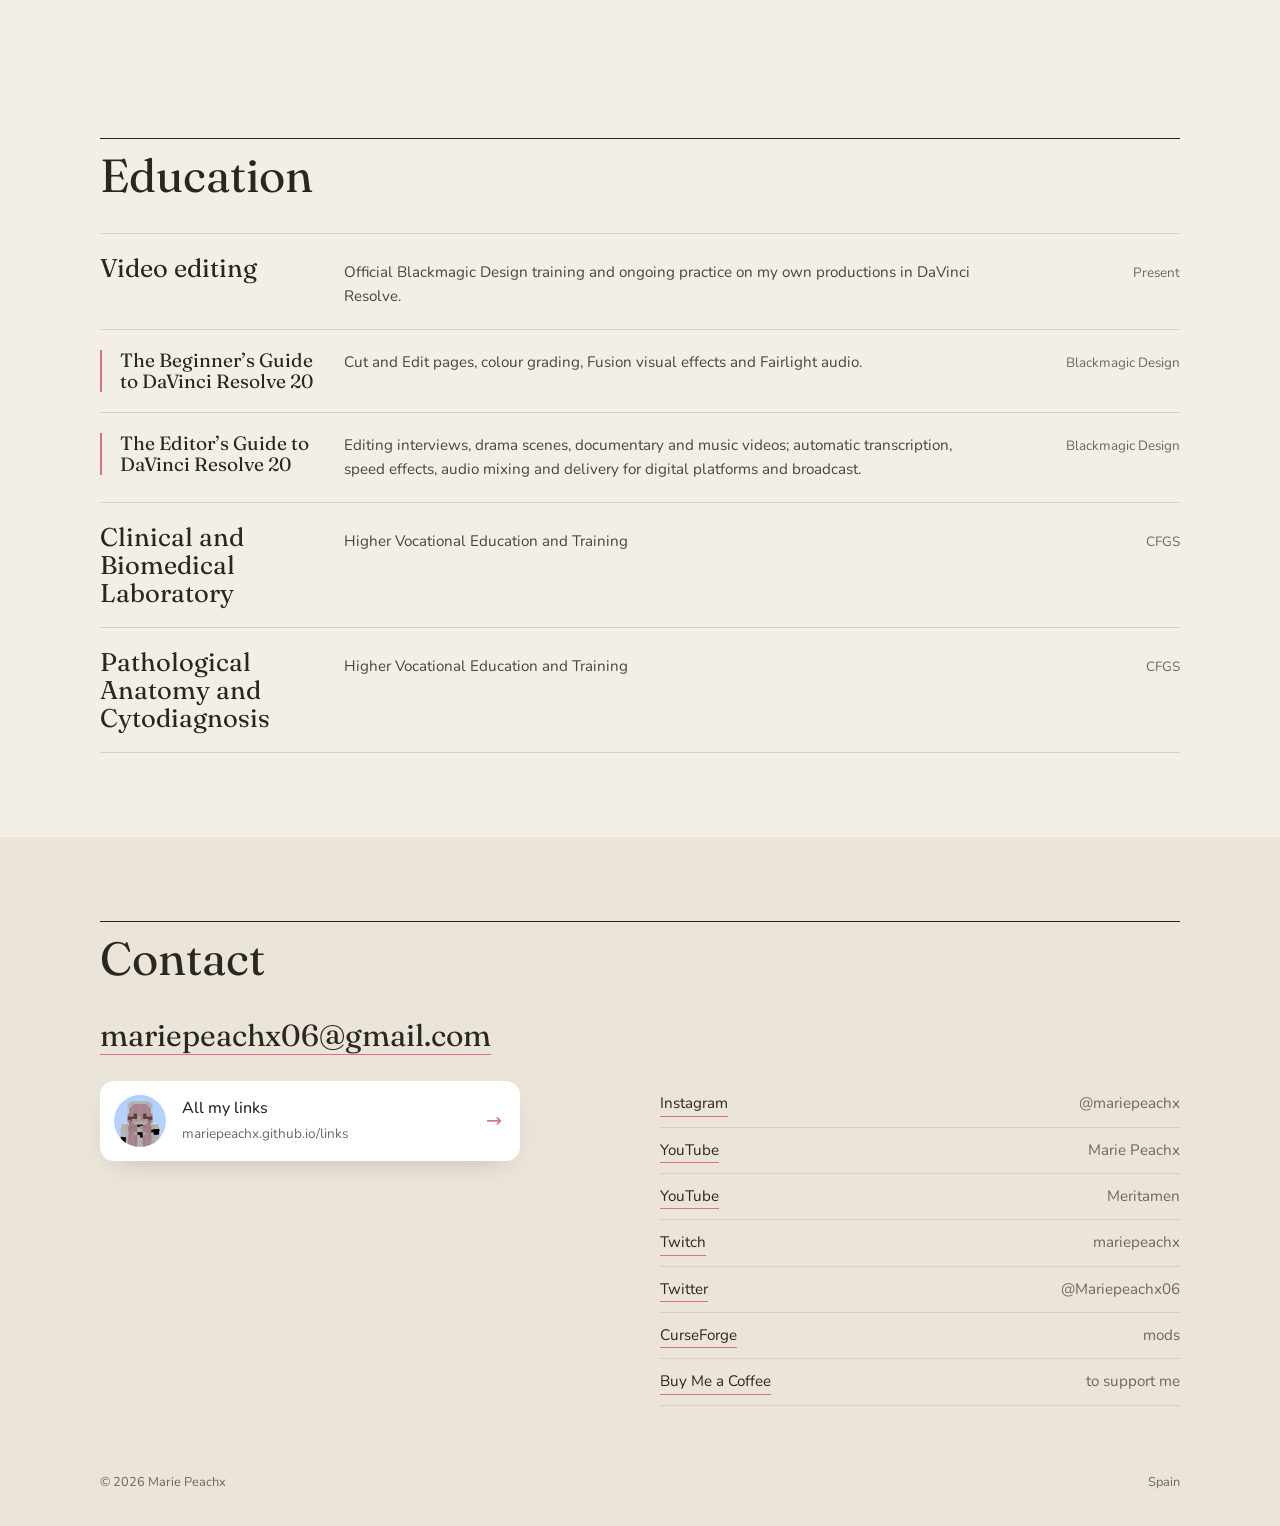
==== commit d6046077: "Portfolio: corto con audio limpio (sin tono de 19 Hz) y crédito de edición Co-Authored-By: Claude Op" ====
--- a/index.html
+++ b/index.html
@@ -248,10 +248,10 @@
 </div></section>
 
 <section class="mods" id="corto"><div class="wrap">
- <div class="sec-head"><h2 data-i18n="k.h">Cortometraje de terror</h2><p data-i18n="k.p">Cortometraje independiente en el que colaboré en el guion, la interpretación y el maquillaje.</p></div>
+ <div class="sec-head"><h2 data-i18n="k.h">Cortometraje de terror</h2><p data-i18n="k.p">Cortometraje independiente que edité en DaVinci Resolve y en el que también colaboré en el guion, la interpretación y el maquillaje.</p></div>
  <figure class="shot" style="margin:0">
   <video controls preload="metadata" playsinline poster="assets/corto/corto-terror-portada.jpg" style="width:100%;height:auto;display:block" aria-label="Cortometraje de terror">
-   <source src="assets/corto/corto-terror.mp4" type="video/mp4">
+   <source src="assets/corto/corto-terror.mp4?v=2" type="video/mp4">
   </video>
  </figure>
 </div></section>
@@ -263,7 +263,7 @@
   <div class="row"><h3>Marie Peachx</h3><p data-i18n="p1">Canal personal dedicado a nuevos formatos y emisiones en directo.</p><a class="go u" href="https://www.youtube.com/channel/UCHzE-9M0bbHYNCtyb7x10KA" target="_blank" rel="noopener noreferrer">YouTube ↗</a></div>
   <div class="row"><h3 data-i18n="p3.t">Eventos de videojuegos</h3><p data-i18n="p3">Organización y coordinación de eventos de videojuegos y de comunidades online.</p><span class="go note" data-i18n="p3.n">Organización</span></div>
   <div class="row"><h3>Leadingirls</h3><p data-i18n="p4">Colaboración en una propuesta para acercar las profesiones digitales a estudiantes, con actividades y entrevistas sobre la industria del videojuego.</p><span class="go note" data-i18n="p4.n">Educación</span></div>
-  <div class="row"><h3 data-i18n="p5.t">Cortometraje</h3><p data-i18n="p5">Participación en un cortometraje independiente: colaboración en el guion, interpretación y maquillaje.</p><a class="go u" href="#corto" data-i18n="p5.l">Ver el corto ↓</a></div>
+  <div class="row"><h3 data-i18n="p5.t">Cortometraje</h3><p data-i18n="p5">Cortometraje de terror independiente: edición en DaVinci Resolve, colaboración en el guion, interpretación y maquillaje.</p><a class="go u" href="#corto" data-i18n="p5.l">Ver el corto ↓</a></div>
  </div>
 </div></section>
 
@@ -337,8 +337,8 @@
  'p1':'Personal channel focused on new formats and live streams.',
  'p3.t':'Video game events','p3':'Organising and coordinating video game and online community events.','p3.n':'Organisation',
  'p4':'Collaboration on a project introducing students to digital careers, with activities and interviews about the video game industry.','p4.n':'Education',
- 'p5.t':'Short film','p5':'Took part in an independent short film: script collaboration, acting and makeup.','p5.n':'Audiovisual','p5.l':'Watch the short ↓','nav.short':'Short film',
- 'k.h':'Horror short film','k.p':'An independent short film where I worked on the script, acting and makeup.',
+ 'p5.t':'Short film','p5':'Independent horror short film: editing in DaVinci Resolve, script collaboration, acting and makeup.','p5.n':'Audiovisual','p5.l':'Watch the short ↓','nav.short':'Short film',
+ 'k.h':'Horror short film','k.p':'An independent short film I edited in DaVinci Resolve, where I also worked on the script, acting and makeup.',
  'p2.t':'Travel blog','p2':'Travel stories and videos. Google Maps Local Guide.','p2.l':'Blog ↗',
  'e.h':'Education','e.c':'Higher Vocational Education and Training',
  'e1.t':'Clinical and Biomedical Laboratory','e2.t':'Pathological Anatomy and Cytodiagnosis',
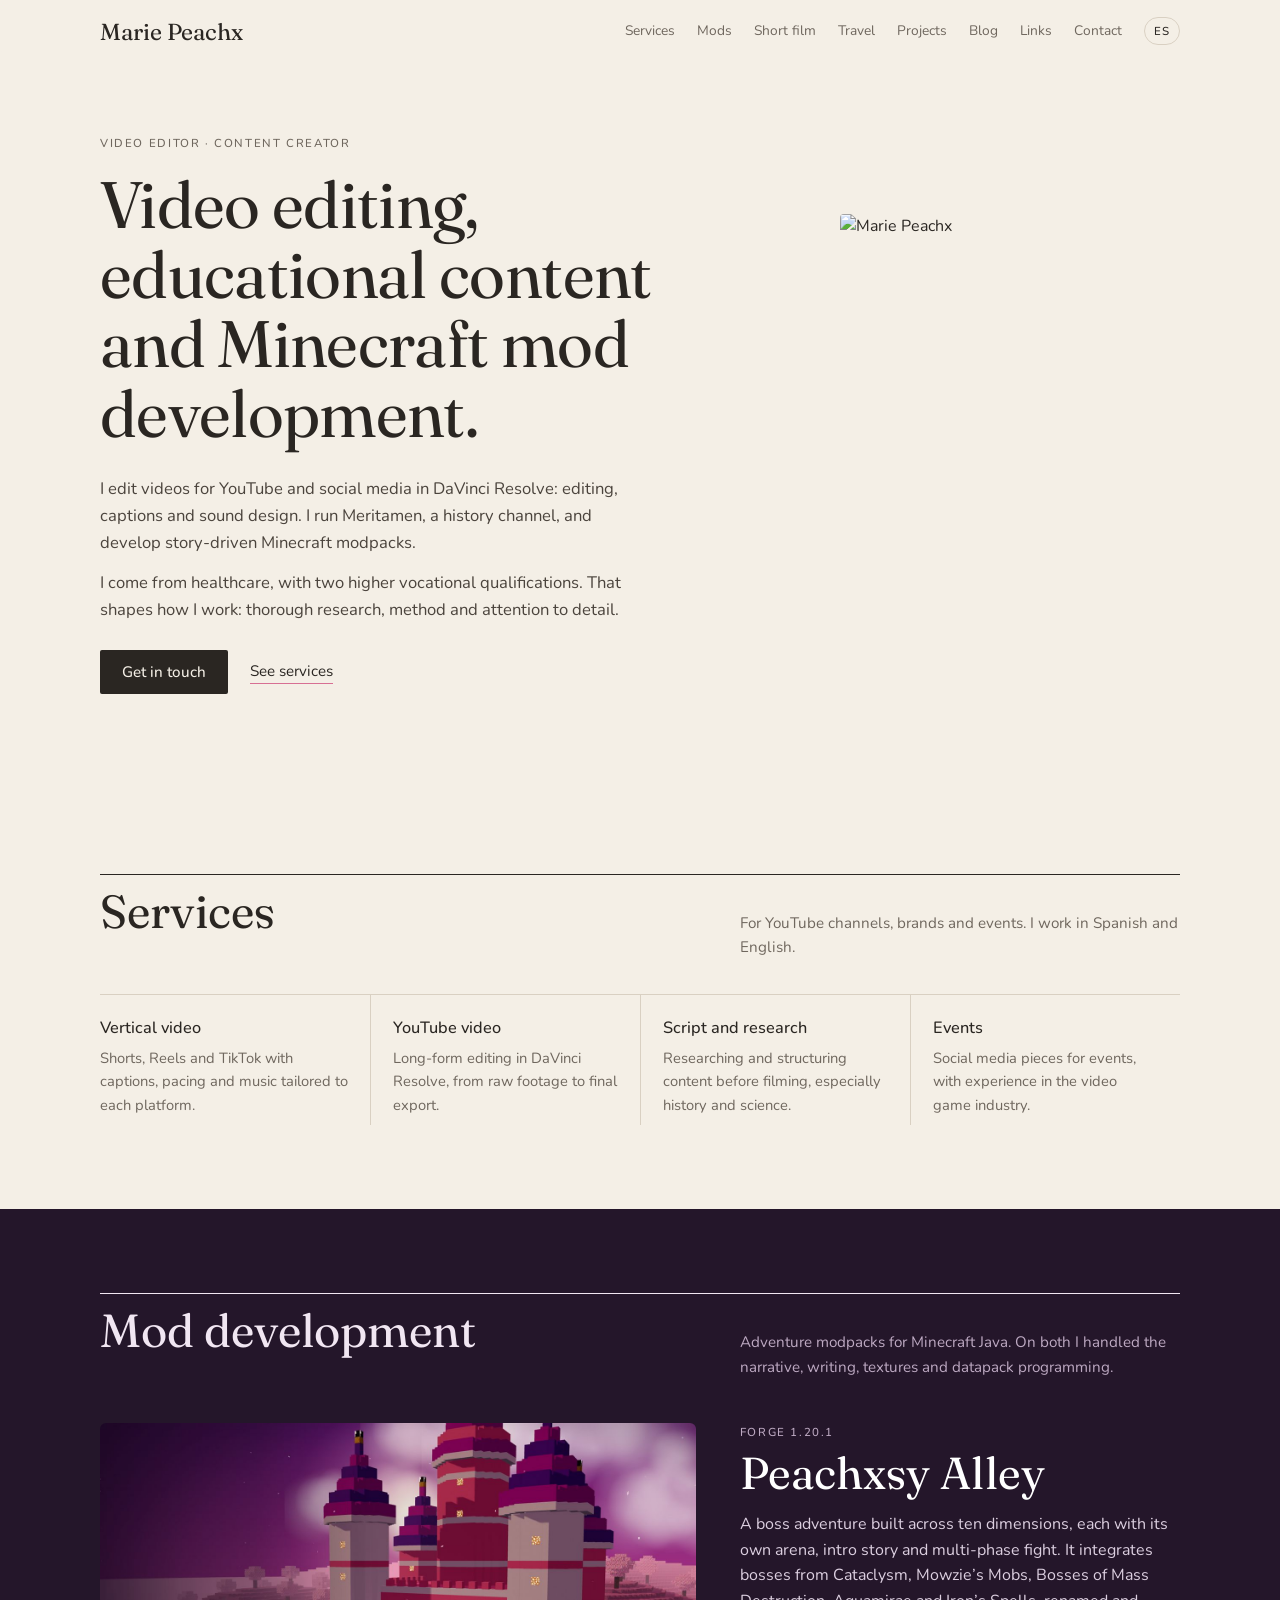
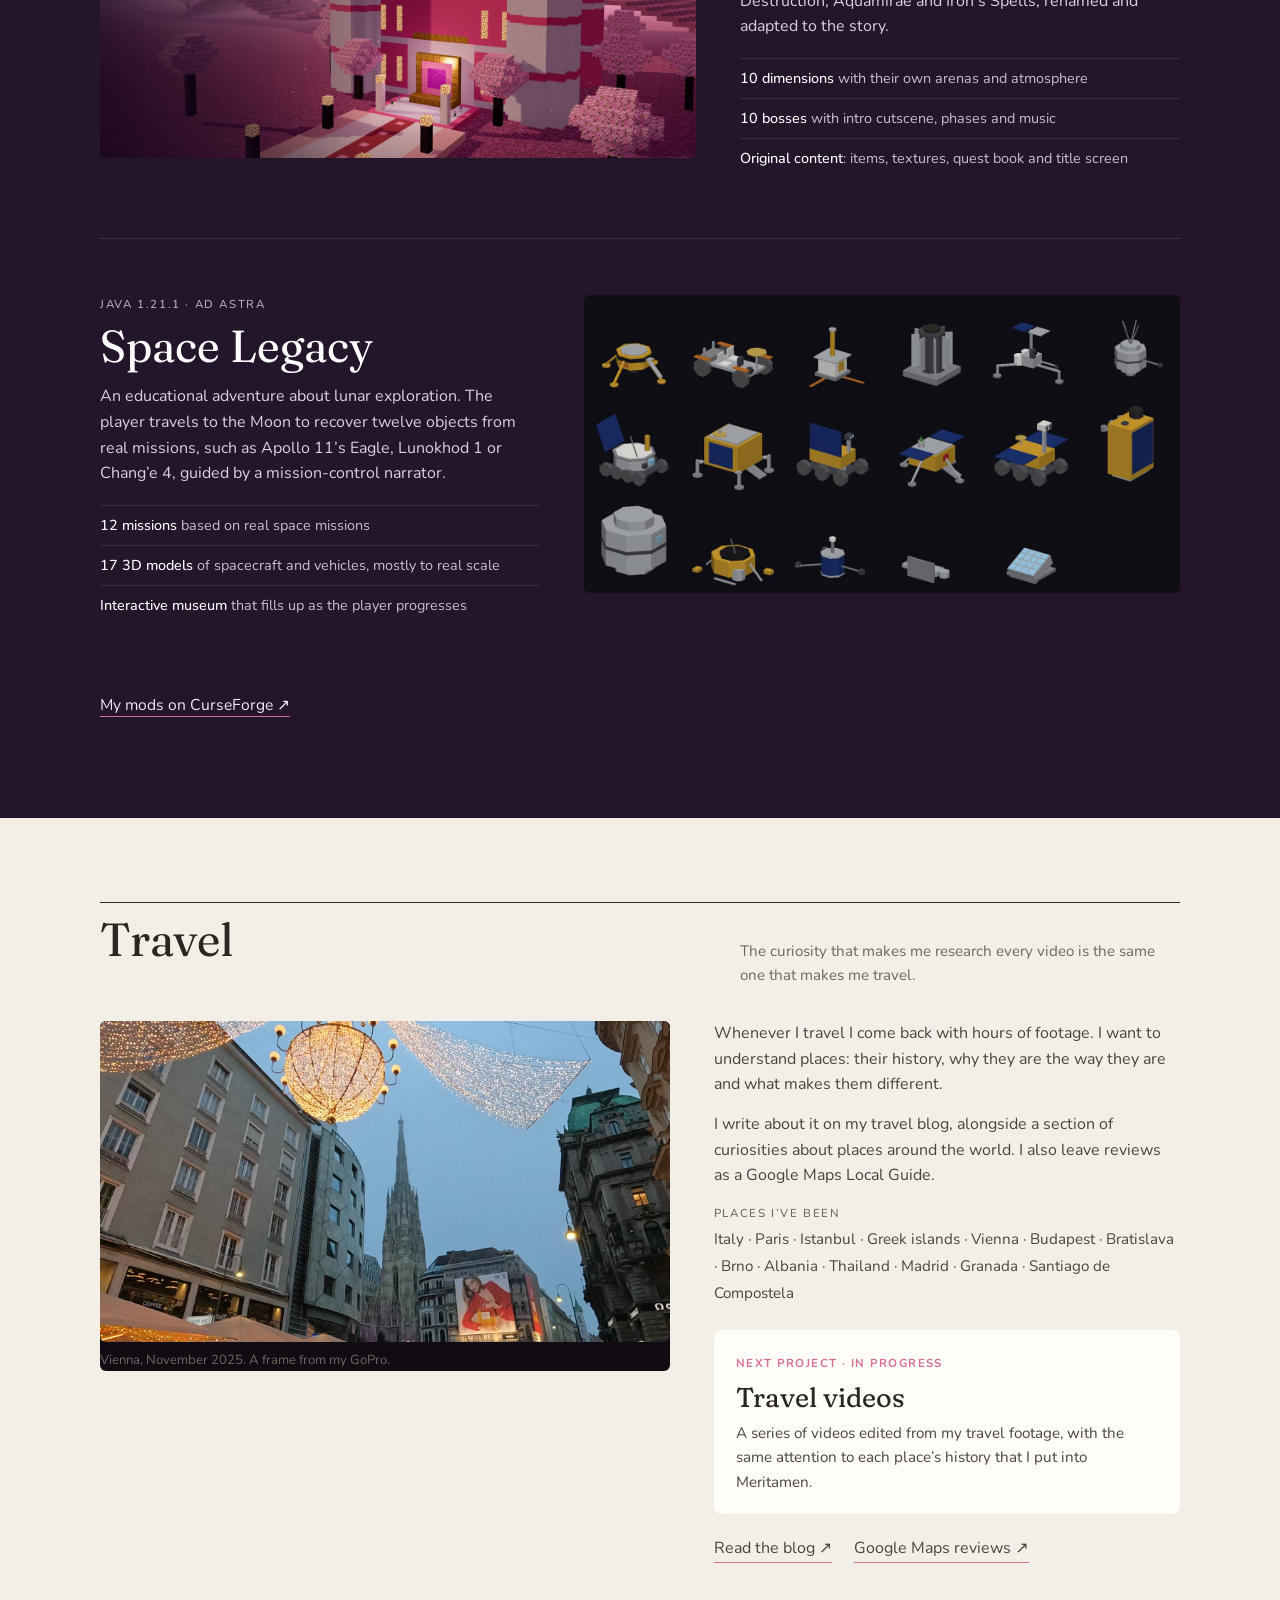
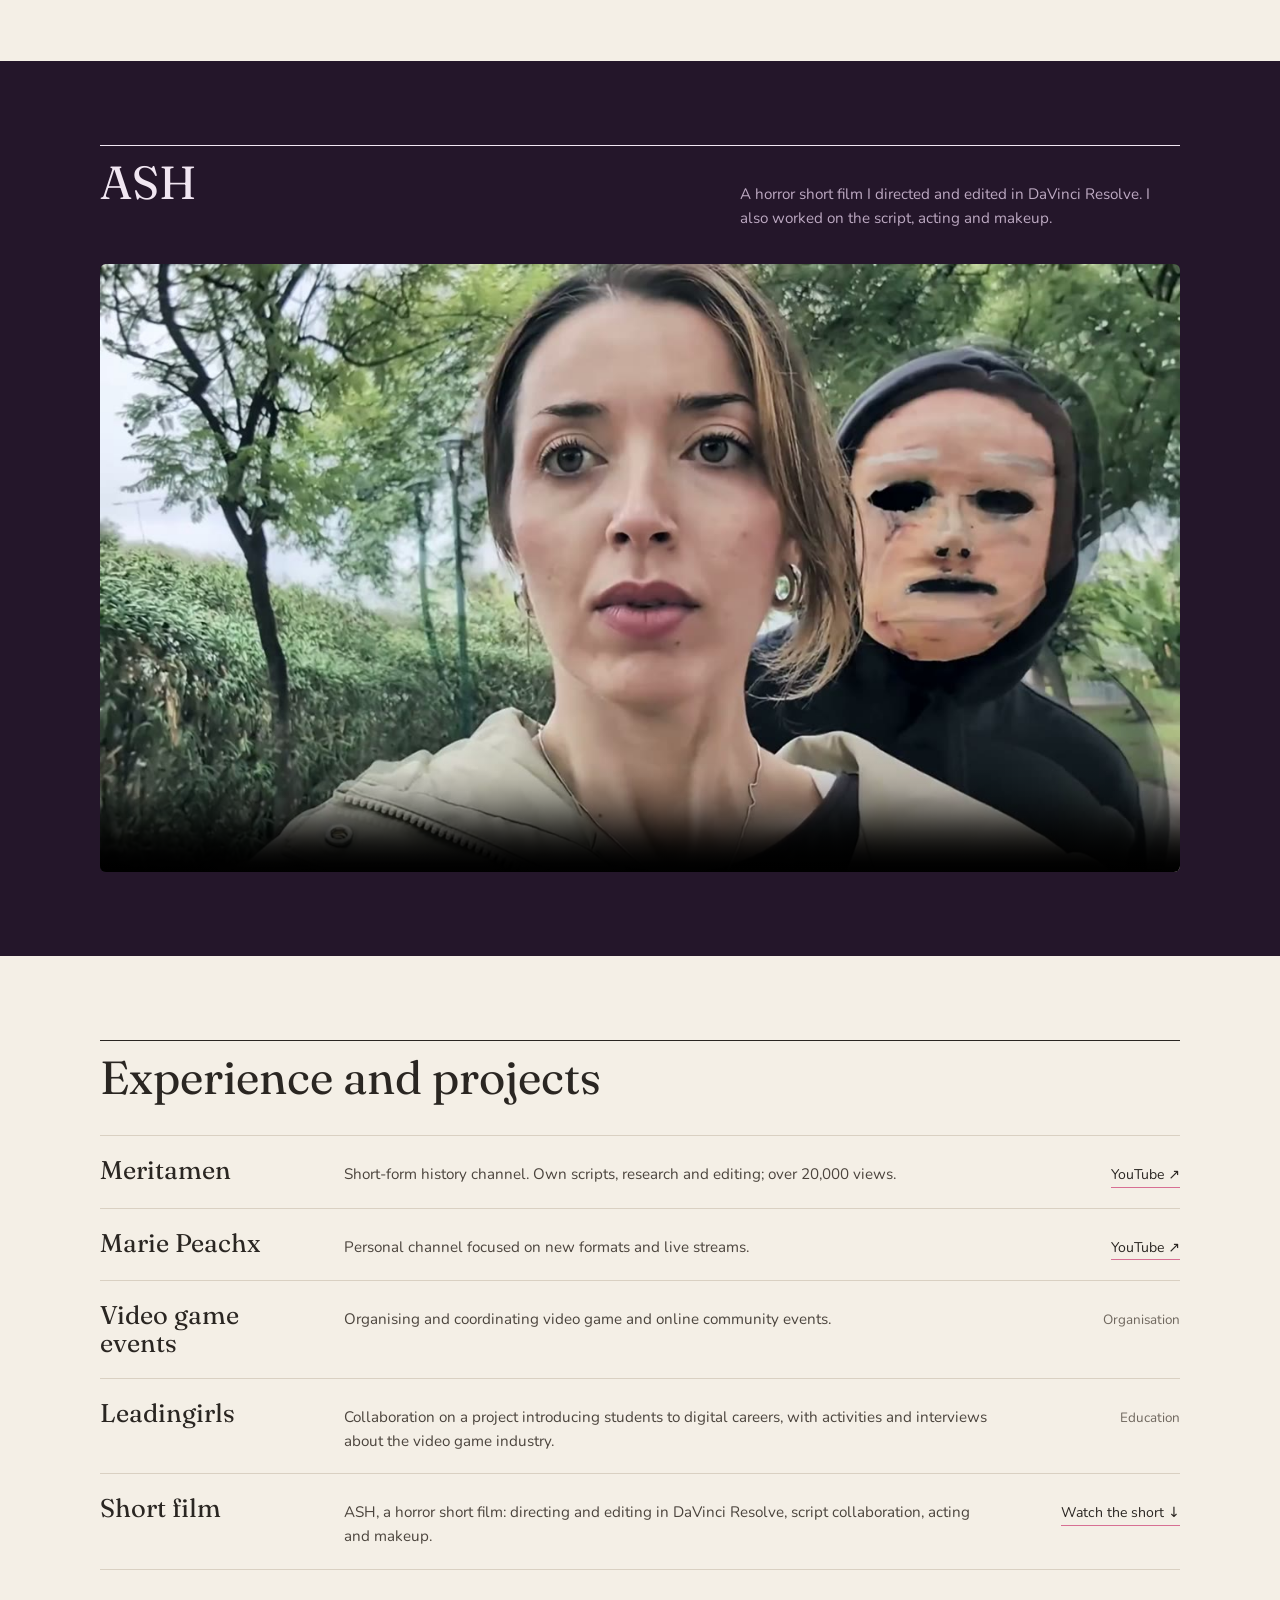
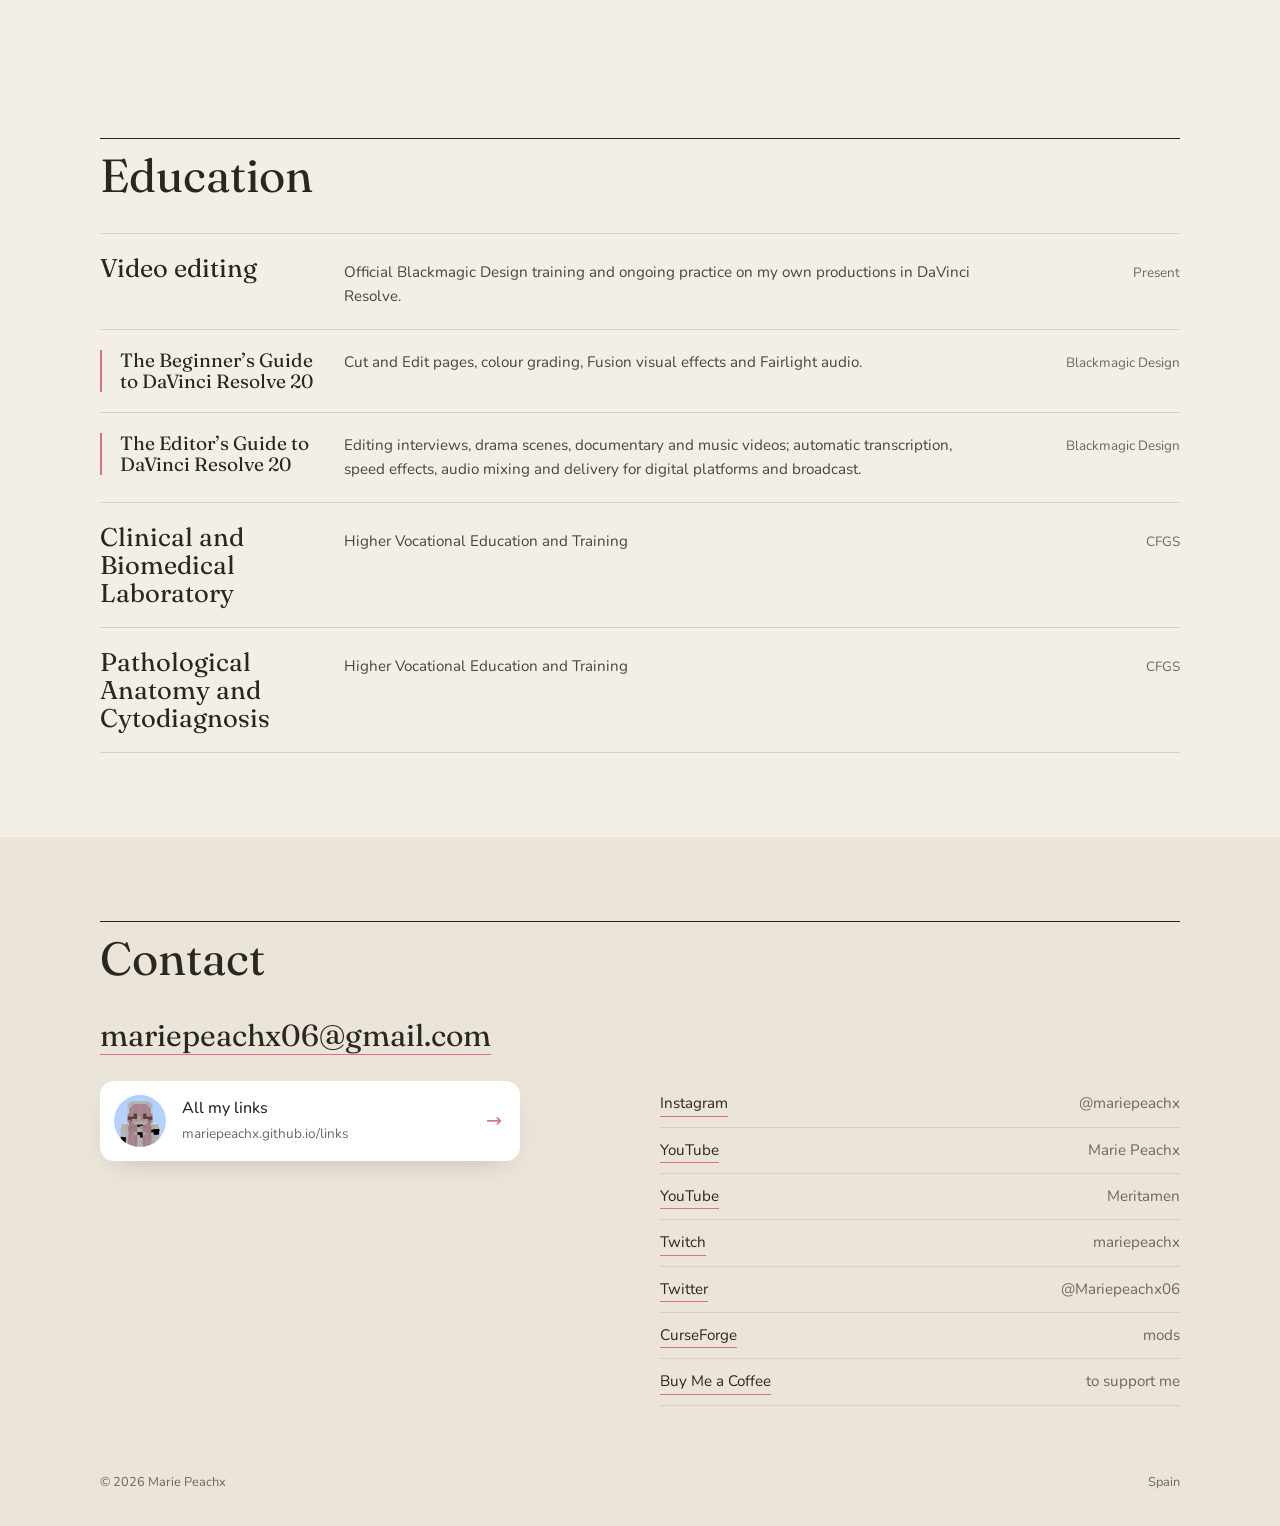
==== commit 097d5465: "Portfolio: el corto se llama ASH, con crédito de dirección Co-Authored-By: Claude Opus 5.5 <noreply@" ====
--- a/index.html
+++ b/index.html
@@ -248,10 +248,10 @@
 </div></section>
 
 <section class="mods" id="corto"><div class="wrap">
- <div class="sec-head"><h2 data-i18n="k.h">Cortometraje de terror</h2><p data-i18n="k.p">Cortometraje independiente que edité en DaVinci Resolve y en el que también colaboré en el guion, la interpretación y el maquillaje.</p></div>
+ <div class="sec-head"><h2 data-i18n="k.h">ASH</h2><p data-i18n="k.p">Cortometraje de terror que dirigí y edité en DaVinci Resolve. También colaboré en el guion, la interpretación y el maquillaje.</p></div>
  <figure class="shot" style="margin:0">
-  <video controls preload="metadata" playsinline poster="assets/corto/corto-terror-portada.jpg" style="width:100%;height:auto;display:block" aria-label="Cortometraje de terror">
-   <source src="assets/corto/corto-terror.mp4?v=2" type="video/mp4">
+  <video controls preload="metadata" playsinline poster="assets/corto/corto-terror-portada.jpg" style="width:100%;height:auto;display:block" aria-label="ASH, cortometraje de terror">
+   <source src="assets/corto/corto-terror.mp4?v=3" type="video/mp4">
   </video>
  </figure>
 </div></section>
@@ -263,7 +263,7 @@
   <div class="row"><h3>Marie Peachx</h3><p data-i18n="p1">Canal personal dedicado a nuevos formatos y emisiones en directo.</p><a class="go u" href="https://www.youtube.com/channel/UCHzE-9M0bbHYNCtyb7x10KA" target="_blank" rel="noopener noreferrer">YouTube ↗</a></div>
   <div class="row"><h3 data-i18n="p3.t">Eventos de videojuegos</h3><p data-i18n="p3">Organización y coordinación de eventos de videojuegos y de comunidades online.</p><span class="go note" data-i18n="p3.n">Organización</span></div>
   <div class="row"><h3>Leadingirls</h3><p data-i18n="p4">Colaboración en una propuesta para acercar las profesiones digitales a estudiantes, con actividades y entrevistas sobre la industria del videojuego.</p><span class="go note" data-i18n="p4.n">Educación</span></div>
-  <div class="row"><h3 data-i18n="p5.t">Cortometraje</h3><p data-i18n="p5">Cortometraje de terror independiente: edición en DaVinci Resolve, colaboración en el guion, interpretación y maquillaje.</p><a class="go u" href="#corto" data-i18n="p5.l">Ver el corto ↓</a></div>
+  <div class="row"><h3 data-i18n="p5.t">Cortometraje</h3><p data-i18n="p5">ASH, cortometraje de terror: dirección y edición en DaVinci Resolve, colaboración en el guion, interpretación y maquillaje.</p><a class="go u" href="#corto" data-i18n="p5.l">Ver el corto ↓</a></div>
  </div>
 </div></section>
 
@@ -337,8 +337,8 @@
  'p1':'Personal channel focused on new formats and live streams.',
  'p3.t':'Video game events','p3':'Organising and coordinating video game and online community events.','p3.n':'Organisation',
  'p4':'Collaboration on a project introducing students to digital careers, with activities and interviews about the video game industry.','p4.n':'Education',
- 'p5.t':'Short film','p5':'Independent horror short film: editing in DaVinci Resolve, script collaboration, acting and makeup.','p5.n':'Audiovisual','p5.l':'Watch the short ↓','nav.short':'Short film',
- 'k.h':'Horror short film','k.p':'An independent short film I edited in DaVinci Resolve, where I also worked on the script, acting and makeup.',
+ 'p5.t':'Short film','p5':'ASH, a horror short film: directing and editing in DaVinci Resolve, script collaboration, acting and makeup.','p5.n':'Audiovisual','p5.l':'Watch the short ↓','nav.short':'Short film',
+ 'k.h':'ASH','k.p':'A horror short film I directed and edited in DaVinci Resolve. I also worked on the script, acting and makeup.',
  'p2.t':'Travel blog','p2':'Travel stories and videos. Google Maps Local Guide.','p2.l':'Blog ↗',
  'e.h':'Education','e.c':'Higher Vocational Education and Training',
  'e1.t':'Clinical and Biomedical Laboratory','e2.t':'Pathological Anatomy and Cytodiagnosis',
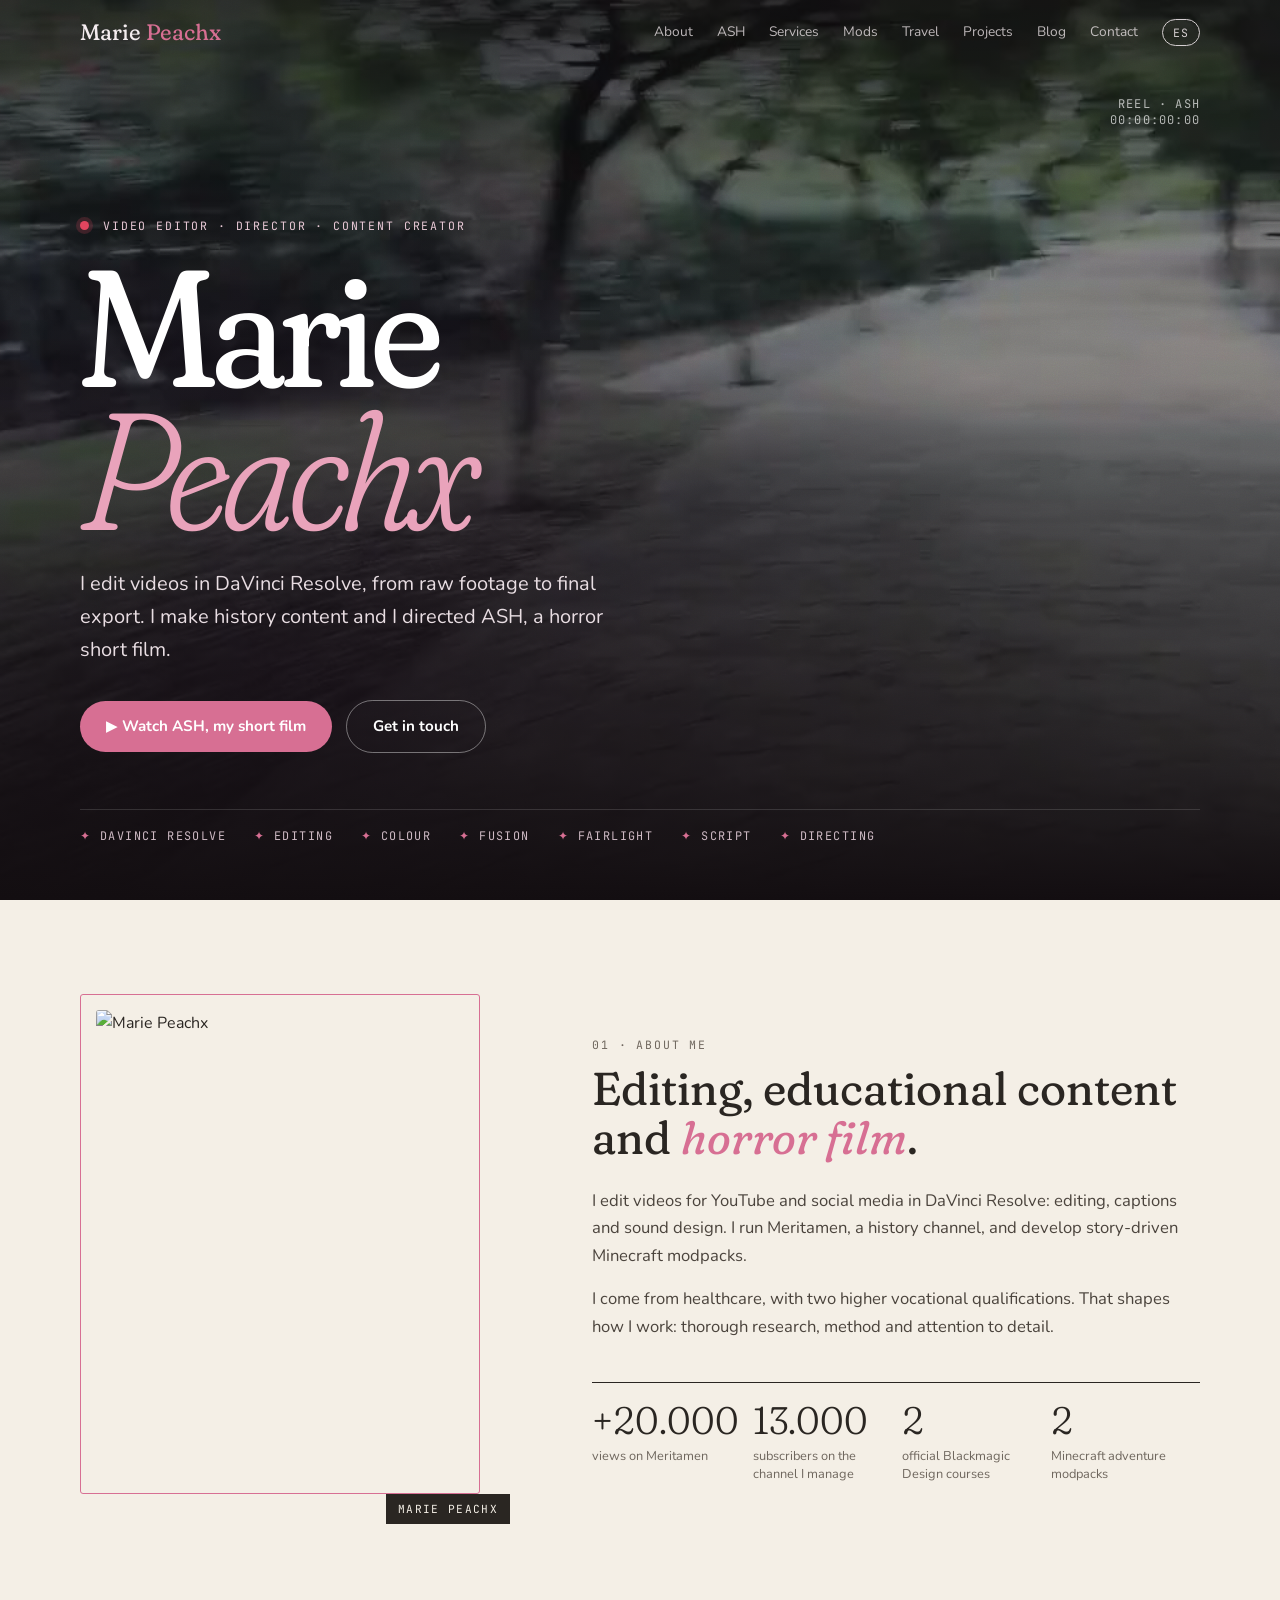
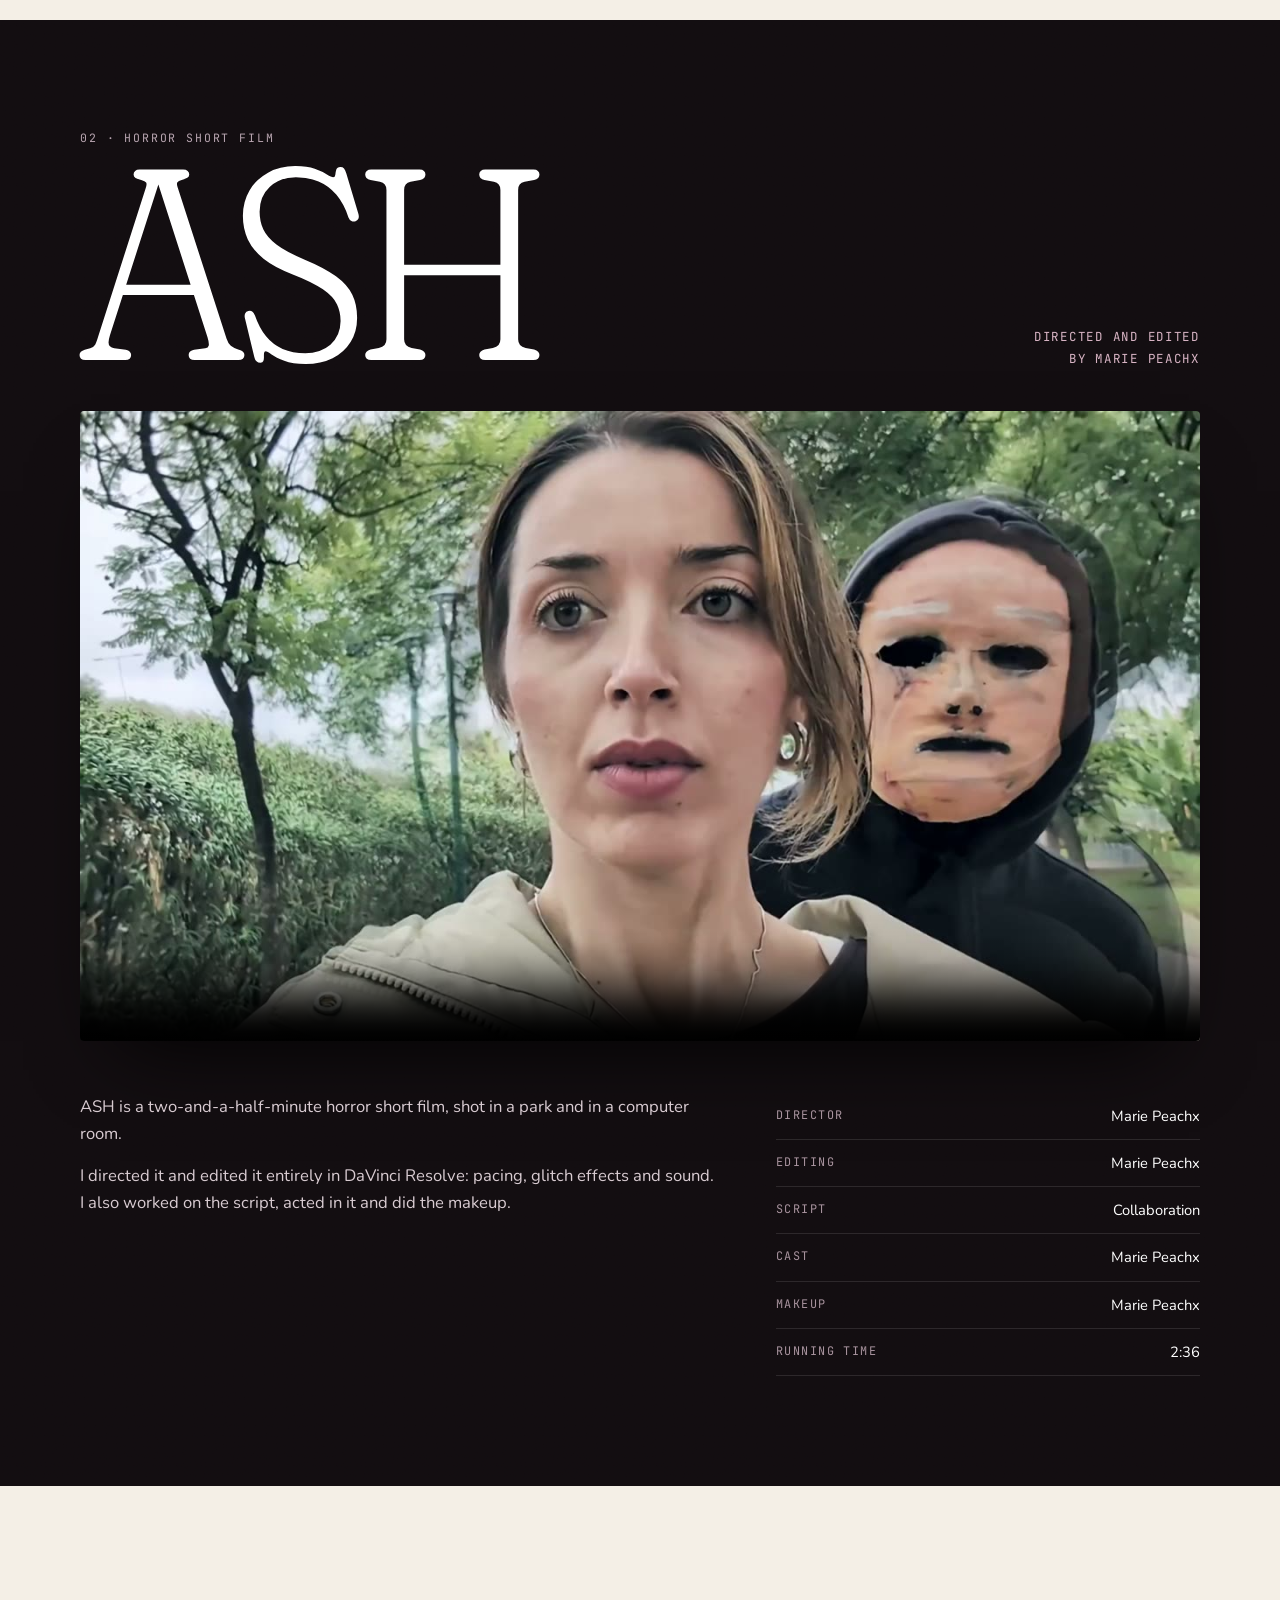
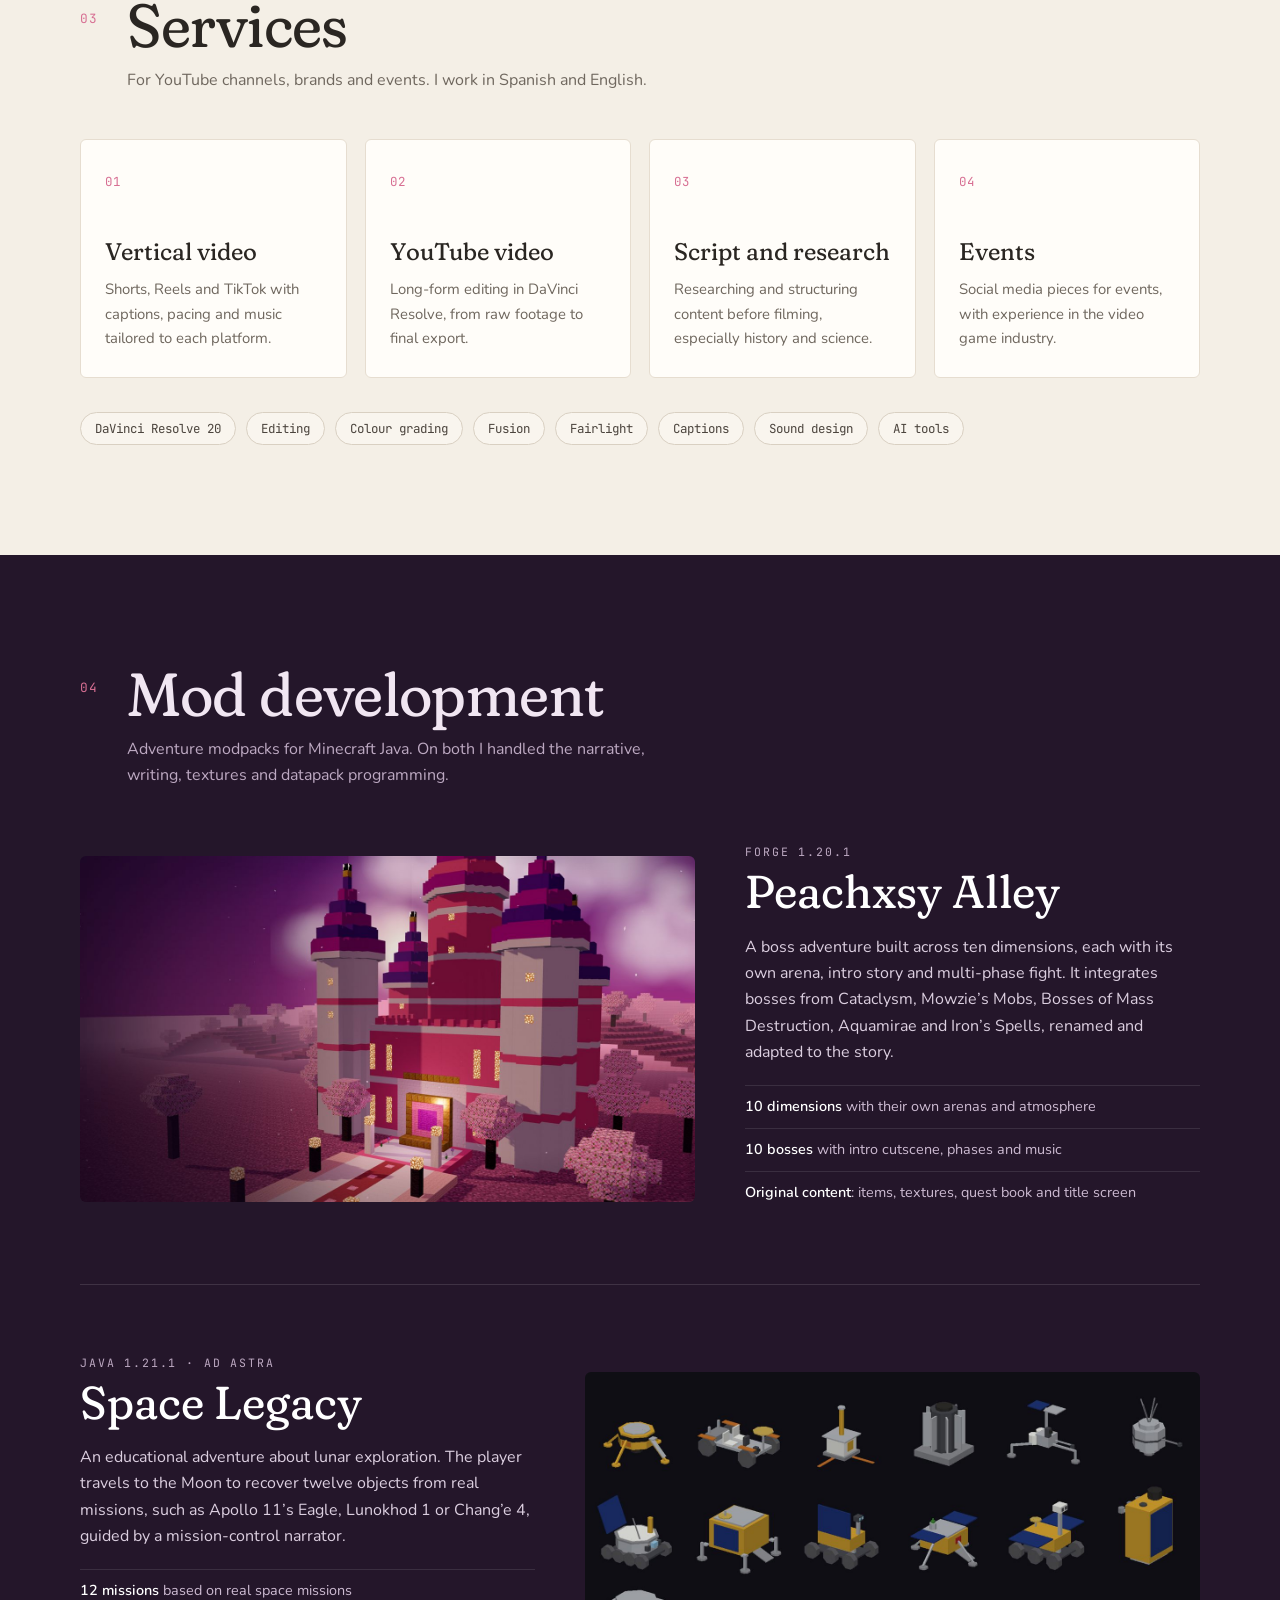
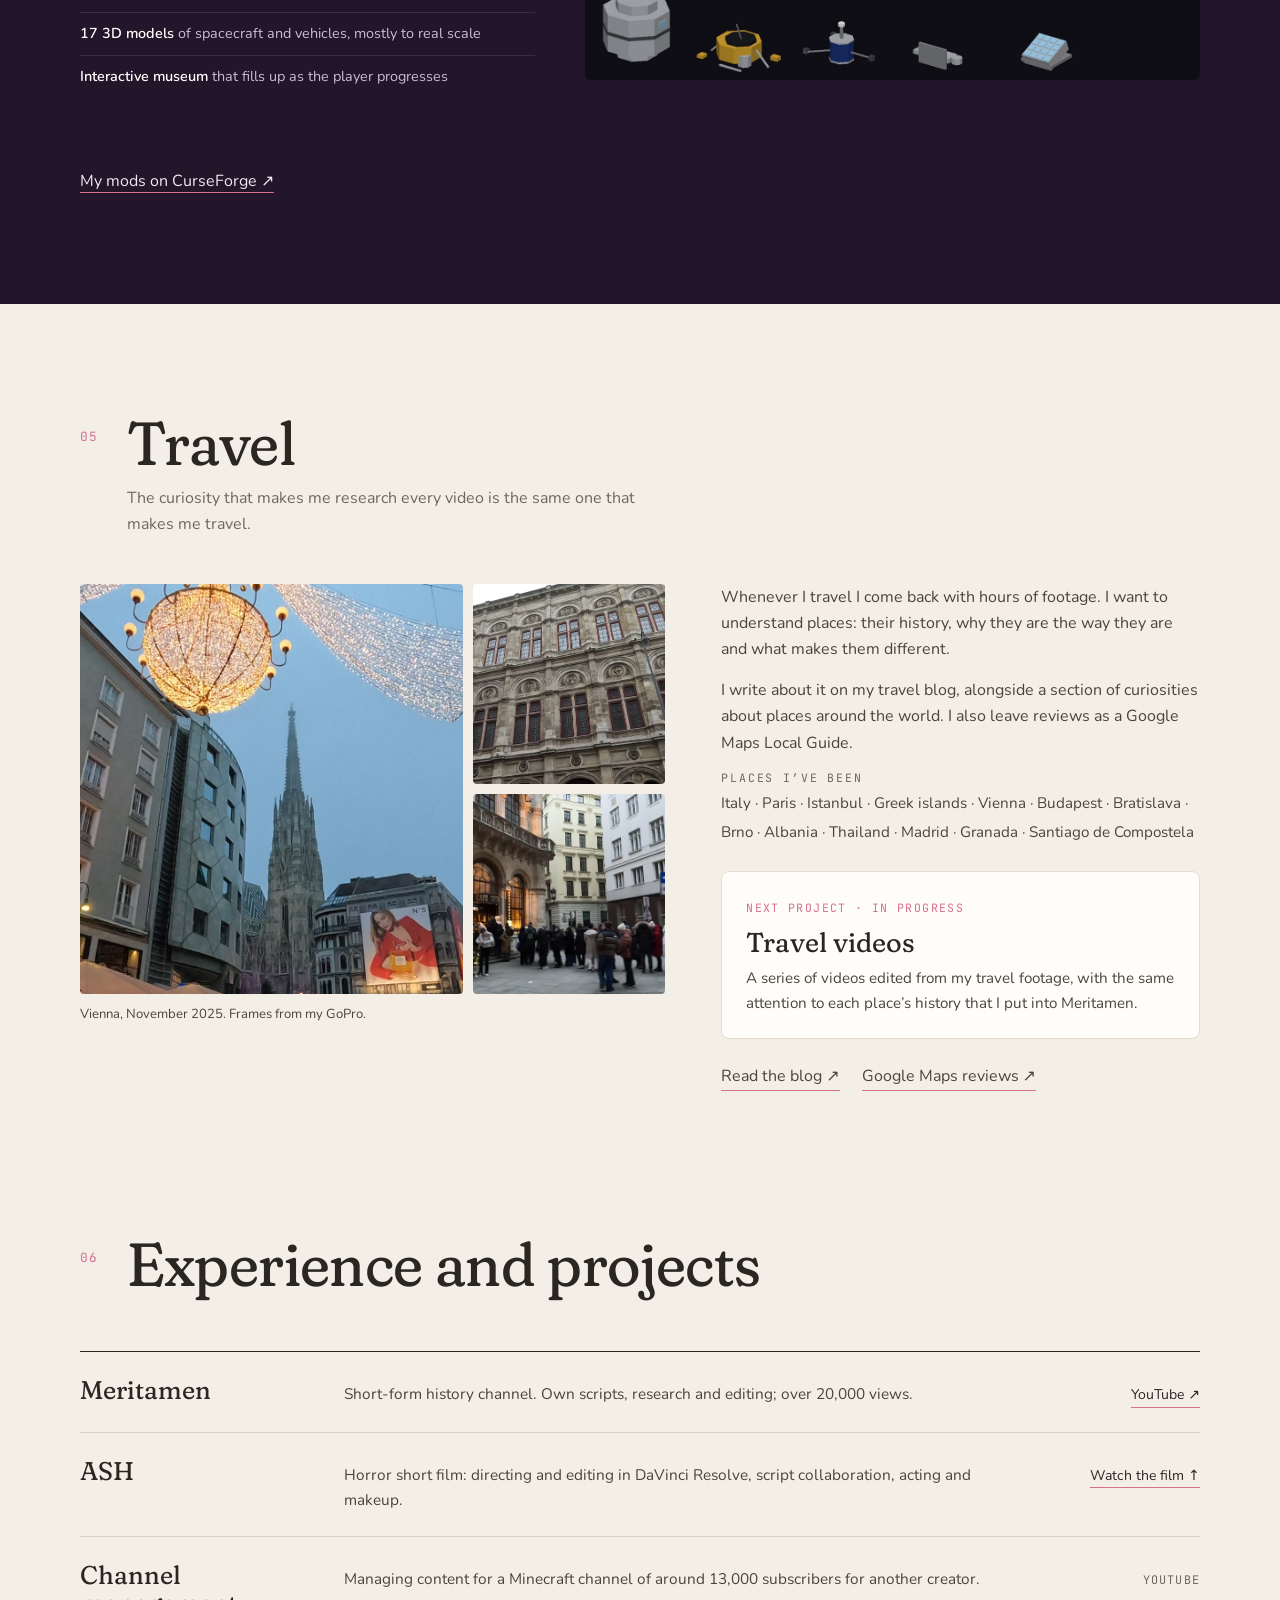
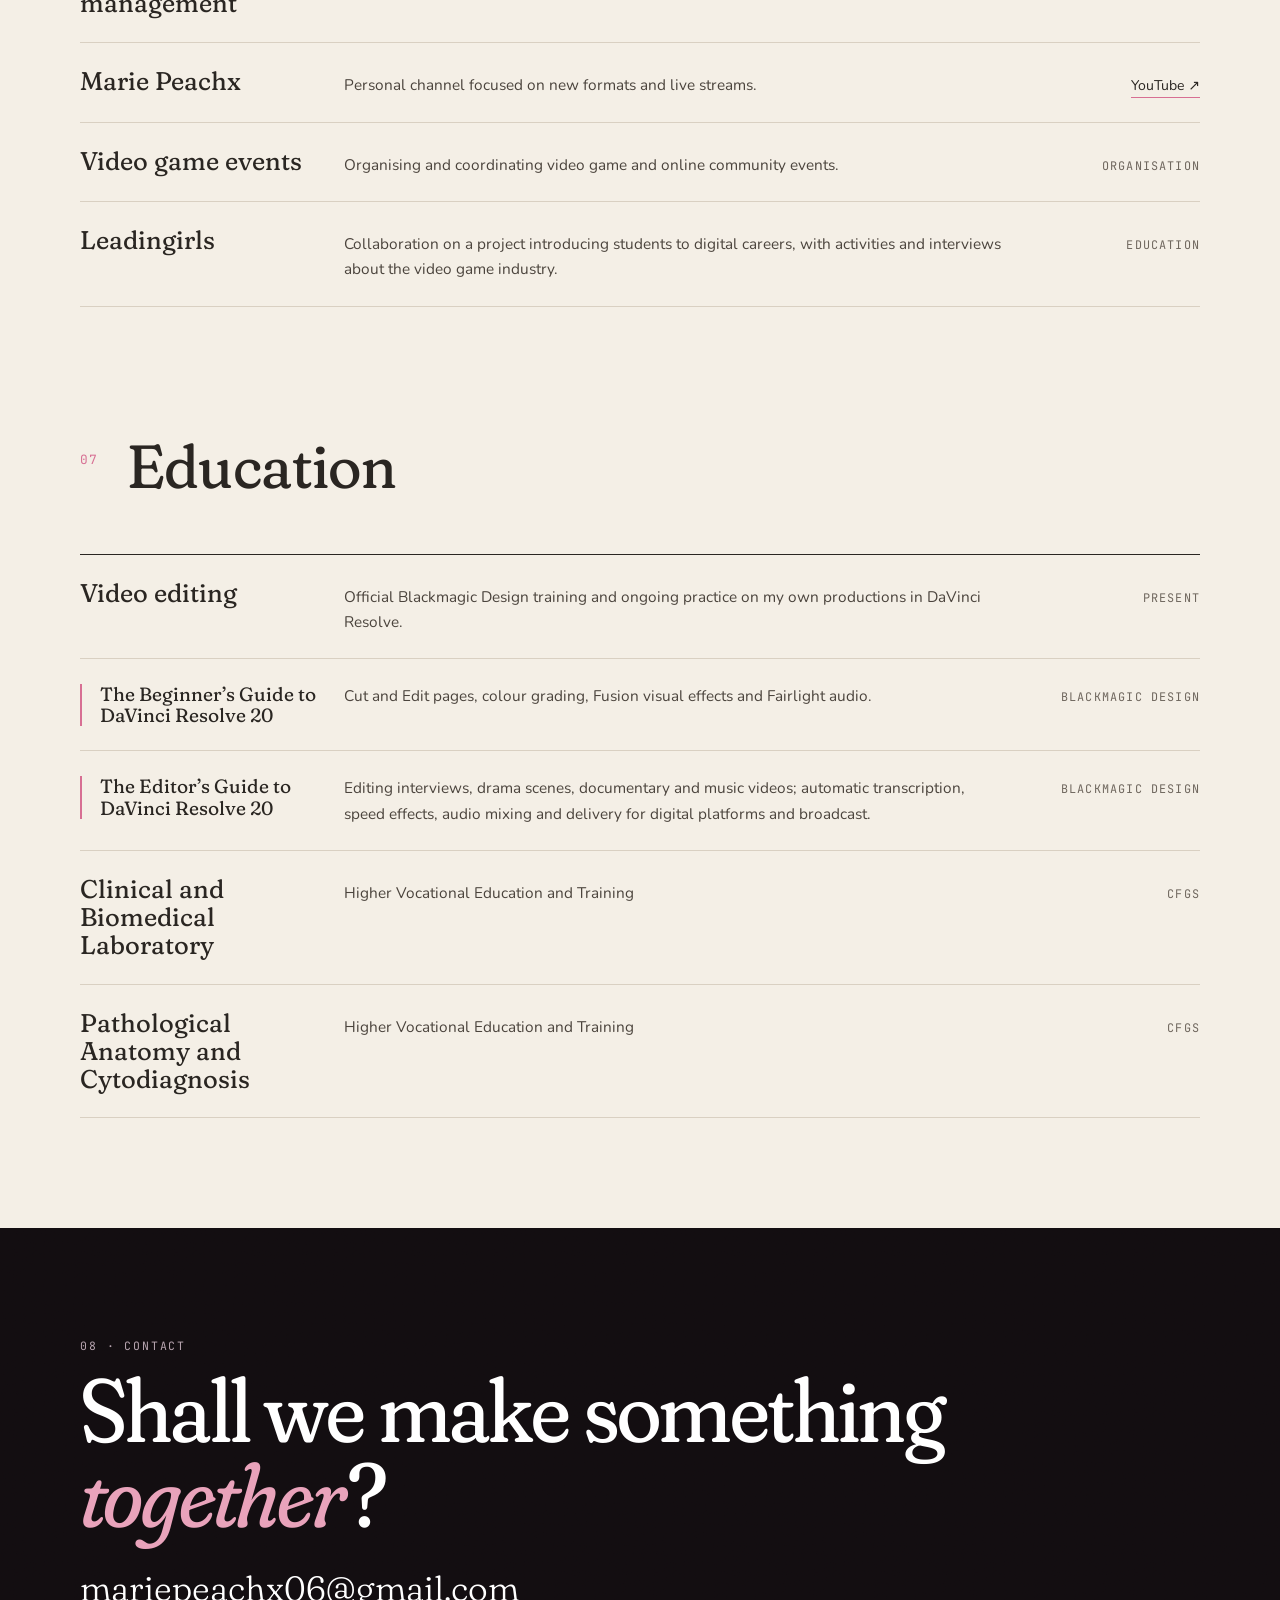
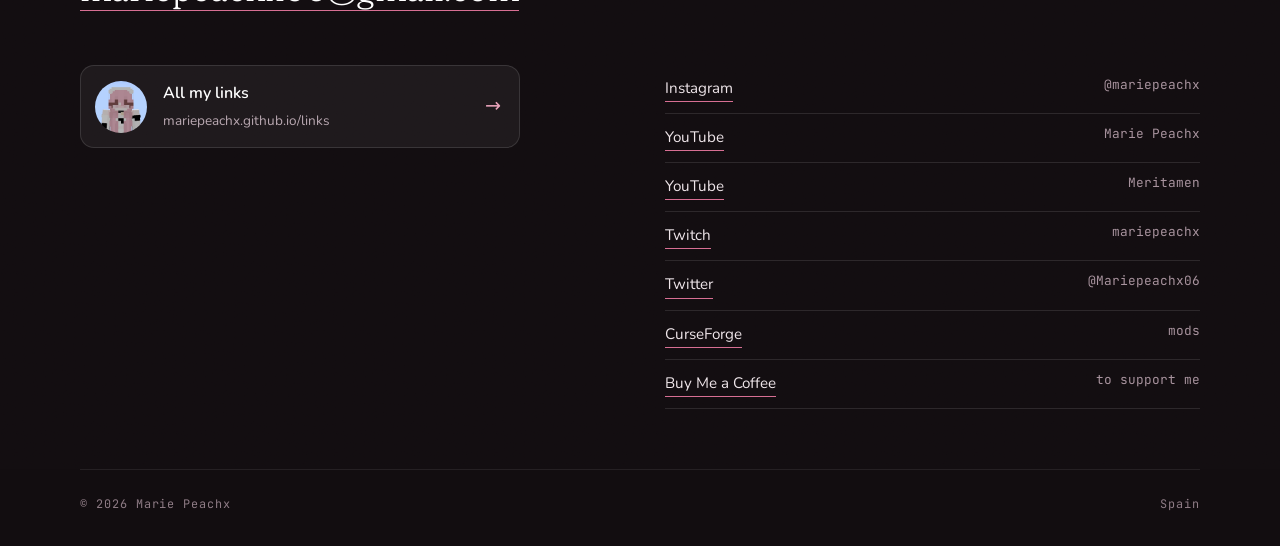
==== commit b289a6d6: "Portfolio: rediseño con portada de cine, reel de ASH, sobre mí con cifras, créditos del corto y gale" ====
--- a/index.html
+++ b/index.html
@@ -2,166 +2,227 @@
 <html lang="es">
 <head>
 <meta charset="utf-8"><meta name="viewport" content="width=device-width,initial-scale=1">
-<title>Marie Peachx</title>
-<meta name="description" content="Edito vídeos para YouTube y redes, llevo Meritamen, un canal de historia, y hago mods de Minecraft.">
-<meta name="theme-color" content="#f4efe6">
+<title>Marie Peachx · Editora de vídeo y directora</title>
+<meta name="description" content="Edito y dirijo vídeo con DaVinci Resolve. Llevo Meritamen, un canal de historia, he dirigido el corto de terror ASH y hago mods de Minecraft.">
+<meta name="theme-color" content="#120d10">
 <link rel="canonical" href="https://mariepeachx.github.io/">
 <meta property="og:type" content="website">
-<meta property="og:title" content="Marie Peachx">
-<meta property="og:description" content="Vídeos, historia y mods de Minecraft.">
+<meta property="og:title" content="Marie Peachx · Editora de vídeo y directora">
+<meta property="og:description" content="Edición, dirección y contenido divulgativo. Mira ASH, mi corto de terror.">
 <meta property="og:url" content="https://mariepeachx.github.io/">
-<meta property="og:image" content="https://mariepeachx.github.io/assets/marie-portrait.jpg">
+<meta property="og:image" content="https://mariepeachx.github.io/assets/corto/corto-terror-portada.jpg">
 <meta name="twitter:card" content="summary_large_image">
 <link rel="icon" href="links/avatar.jpg">
 <link rel="preconnect" href="https://fonts.googleapis.com"><link rel="preconnect" href="https://fonts.gstatic.com" crossorigin>
-<link href="https://fonts.googleapis.com/css2?family=Fraunces:opsz,wght,SOFT@9..144,300..600,100&family=Nunito:wght@400;600;700&display=swap" rel="stylesheet">
+<link href="https://fonts.googleapis.com/css2?family=Fraunces:ital,opsz,wght,SOFT@0,9..144,300..700,0..100;1,9..144,300..700,0..100&family=Nunito:wght@400;600;700&family=JetBrains+Mono:wght@400&display=swap" rel="stylesheet">
 <style>
 :root{
  --paper:#f4efe6;--paper-2:#ebe4d8;--ink:#2a2622;--soft:#6f675e;--line:#d9d0c2;
- --rose:#d76f93;--peach:#d9957d;--plum:#24162a;--plum-2:#33203a;--lilac:#e9d6ee;
- --serif:'Fraunces',Georgia,serif;--sans:'Nunito',system-ui,sans-serif;
+ --rose:#d76f93;--rose-2:#e9a3bb;--plum:#24162a;--night:#120d10;
+ --serif:'Fraunces',Georgia,serif;--sans:'Nunito',system-ui,sans-serif;--mono:'JetBrains Mono',ui-monospace,monospace;
 }
-h1,h2,h3,.name,.contact .big{font-variation-settings:"SOFT" 100,"WONK" 0;font-optical-sizing:auto}
 *{box-sizing:border-box}
 html{scroll-behavior:smooth;scroll-padding-top:70px}
-body{margin:0;background:var(--paper);color:var(--ink);font:16px/1.6 var(--sans);overflow-x:hidden}
+body{margin:0;background:var(--paper);color:var(--ink);font:16px/1.65 var(--sans);overflow-x:hidden}
+h1,h2,h3{font-family:var(--serif);font-variation-settings:"SOFT" 100,"WONK" 0;font-weight:400}
 a{color:inherit}
-img{max-width:100%;display:block}
-.wrap{width:min(1080px,calc(100% - 32px));margin:0 auto}
+img,video{max-width:100%;display:block}
+.wrap{width:min(1120px,calc(100% - 40px));margin:0 auto}
 :focus-visible{outline:2px solid var(--rose);outline-offset:3px}
 .skip{position:absolute;left:-999px;top:8px;background:var(--ink);color:var(--paper);padding:8px 12px;z-index:99}.skip:focus{left:8px}
-.u{text-decoration:none;background:linear-gradient(var(--rose),var(--rose)) 0 100%/100% 1px no-repeat;padding-bottom:1px;transition:background-size .25s}
+.u{text-decoration:none;background:linear-gradient(var(--rose),var(--rose)) 0 100%/100% 1px no-repeat;padding-bottom:1px;transition:background-size .25s,color .25s}
 .u:hover{background-size:100% 100%;color:#fff}
-.label{font-size:.72rem;letter-spacing:.14em;text-transform:uppercase;color:var(--soft);font-weight:500}
+.label{font:400 .72rem var(--mono);letter-spacing:.16em;text-transform:uppercase;color:var(--soft)}
+.dark{background:var(--night);color:#efe6ea}
+.dark .label{color:#b8a5b0}
+
+/* grano de película */
+.grain{position:relative;isolation:isolate}
+.grain::after{content:"";position:absolute;inset:0;pointer-events:none;z-index:2;opacity:.09;mix-blend-mode:overlay;
+ background-image:url("data:image/svg+xml,%3Csvg xmlns='http://www.w3.org/2000/svg' width='160' height='160'%3E%3Cfilter id='n'%3E%3CfeTurbulence type='fractalNoise' baseFrequency='.9' numOctaves='2' stitchTiles='stitch'/%3E%3C/filter%3E%3Crect width='100%25' height='100%25' filter='url(%23n)'/%3E%3C/svg%3E")}
+.grain > .wrap{position:relative;z-index:3}
 
 /* cabecera */
-.top{position:sticky;top:0;z-index:20;background:#f4efe6f2;backdrop-filter:blur(8px)}
-.top .wrap{display:flex;align-items:center;justify-content:space-between;height:62px;gap:16px}
-.name{font:1.45rem var(--serif);text-decoration:none;white-space:nowrap}
-nav{display:flex;gap:22px;align-items:center;font-size:.86rem}
-nav a{text-decoration:none;color:var(--soft)}nav a:hover{color:var(--ink)}
-.lang,.menu{font:500 .72rem var(--sans);letter-spacing:.08em;background:none;border:1px solid var(--line);color:var(--ink);padding:5px 9px;border-radius:20px;cursor:pointer}
+.top{position:fixed;top:0;left:0;right:0;z-index:30;transition:background .3s,box-shadow .3s,color .3s;color:#f4ecef}
+.top.solid{background:#f4efe6ee;backdrop-filter:blur(10px);color:var(--ink);box-shadow:0 1px 0 var(--line)}
+.top .wrap{display:flex;align-items:center;justify-content:space-between;height:64px;gap:16px}
+.name{font:400 1.4rem var(--serif);font-variation-settings:"SOFT" 100;text-decoration:none;white-space:nowrap}
+.name b{color:var(--rose);font-weight:400}
+nav{display:flex;gap:24px;align-items:center;font-size:.86rem}
+nav a{text-decoration:none;opacity:.75;transition:opacity .2s}nav a:hover{opacity:1}
+.lang,.menu{font:400 .72rem var(--mono);letter-spacing:.08em;background:none;border:1px solid currentColor;color:inherit;padding:5px 10px;border-radius:20px;cursor:pointer;opacity:.85}
 .menu{display:none}
 
-/* inicio */
-.intro{display:grid;grid-template-columns:1.25fr .75fr;gap:64px;align-items:center;padding:72px 0 96px}
-.intro h1{font:400 clamp(2.3rem,5.2vw,4.1rem)/1.06 var(--serif);letter-spacing:-.01em;margin:0 0 28px}
-.intro h1 i{font-style:italic}
-.intro p{max-width:540px;color:#4b443d;font-size:1.04rem;margin:0 0 14px}
-.intro .more{margin-top:26px;display:flex;gap:22px;flex-wrap:wrap;font-size:.95rem}
-.intro .label{margin-bottom:18px}
-.portrait{margin:0;justify-self:end;width:min(340px,100%)}
-.portrait img{aspect-ratio:4/5;object-fit:cover;object-position:center 40%;width:100%;border-radius:4px}
-.btn{display:inline-block;background:var(--ink);color:var(--paper);text-decoration:none;padding:10px 22px;border-radius:2px;font-weight:500;transition:background .2s}
-.btn:hover{background:var(--rose)}
-.more{align-items:center}
-.services{display:grid;grid-template-columns:repeat(4,1fr);gap:0;border-top:1px solid var(--line)}
-.services div{padding:22px 22px 8px 0}
-.services div+div{padding-left:22px;border-left:1px solid var(--line)}
-.services h3{font:500 1.02rem var(--sans);margin:0 0 8px}
-.services p{margin:0;color:var(--soft);font-size:.92rem}
+/* portada */
+.hero{min-height:100svh;display:flex;flex-direction:column;justify-content:flex-end;overflow:hidden}
+.hero video,.hero .poster{position:absolute;inset:0;width:100%;height:100%;object-fit:cover;z-index:-2}
+.hero::before{content:"";position:absolute;inset:0;z-index:-1;background:linear-gradient(180deg,#120d10cc 0%,#120d1055 35%,#120d10aa 70%,#120d10 100%),radial-gradient(ellipse at 20% 80%,#24162acc,transparent 60%)}
+.hero .wrap{padding:140px 0 56px}
+.hero .label{color:#e9c9d6;display:flex;gap:14px;align-items:center}
+.rec{width:9px;height:9px;border-radius:50%;background:#e2455f;box-shadow:0 0 0 4px #e2455f33;animation:blink 1.6s infinite;flex:none}
+@keyframes blink{50%{opacity:.25}}
+.hero h1{font-size:clamp(3.6rem,13vw,11rem);line-height:.86;letter-spacing:-.03em;margin:22px 0 26px;color:#fff}
+.hero h1 i{font-style:italic;color:var(--rose-2);font-weight:300}
+.hero p.lead{max-width:560px;font-size:clamp(1.05rem,1.6vw,1.25rem);color:#e8dde2;margin:0 0 34px}
+.cta{display:flex;gap:14px;flex-wrap:wrap;align-items:center}
+.btn{display:inline-flex;align-items:center;gap:10px;background:var(--rose);color:#fff;text-decoration:none;padding:13px 26px;border-radius:40px;font-weight:700;font-size:.95rem;transition:transform .2s,background .2s}
+.btn:hover{transform:translateY(-2px);background:#c75c82}
+.btn.ghost{background:transparent;border:1px solid #ffffff66}
+.btn.ghost:hover{background:#ffffff14}
+.tc{position:absolute;right:max(20px,calc((100% - 1120px)/2));top:96px;z-index:3;font:400 .75rem var(--mono);color:#ffffffaa;letter-spacing:.1em;text-align:right}
+.strip{border-top:1px solid #ffffff22;margin-top:56px;padding-top:18px;display:flex;flex-wrap:wrap;gap:8px 28px;font:400 .74rem var(--mono);letter-spacing:.12em;text-transform:uppercase;color:#cdb9c3}
+.strip span::before{content:"✦ ";color:var(--rose)}
 
 /* secciones */
-section{padding:84px 0}
-.sec-head{display:flex;justify-content:space-between;align-items:baseline;gap:24px;flex-wrap:wrap;margin-bottom:34px;border-top:1px solid var(--ink);padding-top:14px}
-.sec-head h2{font:400 clamp(2rem,4vw,2.9rem)/1 var(--serif);margin:0}
-.sec-head p{margin:0;color:var(--soft);max-width:440px;font-size:.95rem}
-
+section{padding:110px 0}
+.sec-head{display:grid;grid-template-columns:auto 1fr;gap:10px 28px;align-items:end;margin-bottom:46px}
+.sec-head .num{font:400 .8rem var(--mono);color:var(--rose);letter-spacing:.1em;grid-row:span 2;align-self:start;padding-top:14px}
+.sec-head h2{font-size:clamp(2.3rem,5vw,3.8rem);line-height:1;margin:0;letter-spacing:-.01em}
+.sec-head p{margin:0;color:var(--soft);max-width:520px}
+
+/* sobre mí */
+.about{display:grid;grid-template-columns:.8fr 1.2fr;gap:80px;align-items:center}
+.frame{position:relative;margin:0 16px 0 16px}
+.frame img{width:100%;aspect-ratio:4/5;object-fit:cover;object-position:center 40%;border-radius:3px;position:relative;z-index:1}
+.frame::before{content:"";position:absolute;inset:-16px 16px 16px -16px;border:1px solid var(--rose);border-radius:3px}
+.frame figcaption{position:absolute;bottom:-14px;right:-14px;z-index:2;background:var(--ink);color:var(--paper);font:400 .7rem var(--mono);letter-spacing:.12em;padding:8px 12px;text-transform:uppercase}
+.about h2{font-size:clamp(2rem,3.6vw,3rem);line-height:1.08;margin:12px 0 24px}
+.about h2 i{color:var(--rose)}
+.about p{color:#4b443d;margin:0 0 16px;font-size:1.04rem}
+.stats{display:grid;grid-template-columns:repeat(4,1fr);margin-top:42px;border-top:1px solid var(--ink)}
+.stats div{padding:18px 14px 0 0}
+.stats b{display:block;font:300 clamp(1.8rem,3vw,2.5rem)/1 var(--serif);font-variation-settings:"SOFT" 100}
+.stats span{display:block;font-size:.8rem;color:var(--soft);margin-top:8px;line-height:1.4}
+
+/* ASH */
+.ash{overflow:hidden}
+.ash .title{font-size:clamp(6rem,22vw,17rem);line-height:.8;letter-spacing:-.04em;margin:8px 0 0;color:#fff;font-weight:300}
+.ash .title-row{display:flex;justify-content:space-between;align-items:flex-end;gap:30px;flex-wrap:wrap;margin-bottom:40px}
+.ash .tag{font:400 .78rem var(--mono);letter-spacing:.14em;text-transform:uppercase;color:#d8b4c4;text-align:right;line-height:1.8}
+.player{border-radius:4px;overflow:hidden;background:#000;box-shadow:0 40px 80px -40px #000}
+.player video{width:100%;height:auto;aspect-ratio:16/9}
+.ash-grid{display:grid;grid-template-columns:1.2fr .8fr;gap:60px;margin-top:52px}
+.ash-grid p{color:#d8cbd1;margin:0 0 14px;font-size:1.04rem}
+.credits{list-style:none;margin:0;padding:0;font-size:.92rem}
+.credits li{display:flex;justify-content:space-between;gap:16px;padding:11px 0;border-bottom:1px solid #ffffff1c}
+.credits li span:first-child{font:400 .74rem var(--mono);letter-spacing:.12em;text-transform:uppercase;color:#a8939e;padding-top:3px}
+.credits li span:last-child{color:#fff;text-align:right}
+
+/* servicios */
+.services{display:grid;grid-template-columns:repeat(4,1fr);gap:18px}
+.card{background:#fffdf9;border-radius:6px;padding:28px 24px 26px;transition:transform .3s,box-shadow .3s;border:1px solid #e6ddd0}
+.card:hover{transform:translateY(-6px);box-shadow:0 24px 40px -26px #5a3a4a55}
+.card .n{font:400 .78rem var(--mono);color:var(--rose);letter-spacing:.1em}
+.card h3{font-size:1.5rem;line-height:1.1;margin:44px 0 12px}
+.card p{margin:0;color:var(--soft);font-size:.93rem}
+.tools{display:flex;flex-wrap:wrap;gap:10px;margin-top:34px}
+.chip{font:400 .78rem var(--mono);border:1px solid var(--line);border-radius:30px;padding:7px 14px;color:#4b443d;background:#fffdf966}
 
 /* mods */
 .mods{background:var(--plum);color:#f1e6f2}
-.mods .sec-head{border-color:#f1e6f2}
-.mods .sec-head p,.mods .label{color:#bda9c2}
-.mod{display:grid;grid-template-columns:1.15fr .85fr;gap:44px;align-items:start;padding:10px 0 60px}
-.mod + .mod{border-top:1px solid #ffffff1f;padding-top:56px}
+.mods .sec-head p{color:#bda9c2}
+.mod{display:grid;grid-template-columns:1.15fr .85fr;gap:50px;align-items:center;padding:10px 0 70px}
+.mod + .mod{border-top:1px solid #ffffff1f;padding-top:70px}
 .mod.flip{grid-template-columns:.85fr 1.15fr}
 .mod.flip .shot{order:2}
 .shot{margin:0;border-radius:6px;overflow:hidden;background:#110b14}
-.shot img{width:100%;height:auto}
-.mod h3{font:400 clamp(2rem,3.6vw,2.8rem)/1 var(--serif);margin:10px 0 16px;color:#fff}
+.shot img{width:100%;height:auto;transition:transform .8s}
+.shot:hover img{transform:scale(1.03)}
+.mod .label{color:#bda9c2}
+.mod h3{font-size:clamp(2rem,3.6vw,3rem);line-height:1;margin:10px 0 18px;color:#fff}
 .mod p{margin:0 0 14px;color:#dccfe0}
-.mod ul{margin:18px 0 0;padding:0;list-style:none;font-size:.9rem;color:#cdbbd2}
-.mod li{padding:8px 0;border-top:1px solid #ffffff1a}
-.mod li b{font-weight:500;color:#fff}
-.mods .u{background-image:linear-gradient(var(--rose),var(--rose))}
-.cf{margin-top:8px;font-size:.98rem}
+.mod ul{margin:20px 0 0;padding:0;list-style:none;font-size:.9rem;color:#cdbbd2}
+.mod li{padding:9px 0;border-top:1px solid #ffffff1a}
+.mod li b{font-weight:600;color:#fff}
+.cf{margin:0}
 
 /* viajes */
-.travel{display:grid;grid-template-columns:1.1fr .9fr;gap:44px;align-items:start}
-.travel .shot{margin:0}
-.travel .shot img{width:100%;height:auto;border-radius:6px}
-.travel figcaption{font-size:.82rem;color:var(--soft);margin-top:8px}
+.travel{display:grid;grid-template-columns:1.1fr .9fr;gap:56px;align-items:start}
+.gallery{display:grid;grid-template-columns:2fr 1fr;grid-template-rows:200px 200px;gap:10px}
+.gallery figure{margin:0;overflow:hidden;border-radius:4px}
+.gallery img{width:100%;height:100%;object-fit:cover;transition:transform .8s}
+.gallery figure:hover img{transform:scale(1.04)}
+.gallery .big{grid-row:span 2}
+.gcap{grid-column:1/-1;font-size:.82rem;color:var(--soft);margin:2px 0 0}
 .travel p{margin:0 0 14px;color:#4b443d}
-.next{background:var(--white,#fffdf9);border-radius:8px;padding:20px 22px;margin:22px 0}
-.next .tag{font-size:.72rem;letter-spacing:.12em;text-transform:uppercase;color:var(--rose);font-weight:700}
-.next h3{font:400 1.7rem/1.1 var(--serif);font-variation-settings:"SOFT" 100;margin:8px 0 8px}
+.next{background:#fffdf9;border:1px solid #e6ddd0;border-radius:8px;padding:22px 24px;margin:24px 0}
+.next .tag{font:400 .72rem var(--mono);letter-spacing:.12em;text-transform:uppercase;color:var(--rose)}
+.next h3{font-size:1.7rem;line-height:1.1;margin:8px 0}
 .next p{margin:0;font-size:.95rem}
 .links-inline{display:flex;gap:22px;flex-wrap:wrap}
-.places{font-size:.95rem;line-height:1.8}
-.places .label{display:block;margin-bottom:2px}
-@media(max-width:860px){.travel{grid-template-columns:1fr;gap:26px}}
-
-/* otros proyectos */
-.list{border-top:1px solid var(--line)}
-.row{display:grid;grid-template-columns:220px 1fr 160px;gap:24px;padding:20px 0;border-bottom:1px solid var(--line);align-items:baseline}
-.row h3{font:400 1.6rem/1.1 var(--serif);margin:0}
-.row p{margin:0;color:#4b443d;font-size:.95rem}
+.places{font-size:.95rem;line-height:1.9}
+.places .label{display:block;margin-bottom:4px}
+
+/* listas */
+.list{border-top:1px solid var(--ink)}
+.row{display:grid;grid-template-columns:240px 1fr 170px;gap:24px;padding:24px 0;border-bottom:1px solid var(--line);align-items:baseline;transition:background .25s,padding .25s}
+.row:hover{background:#fffdf9;padding-left:14px;padding-right:14px}
+.row h3{font-size:1.6rem;line-height:1.1;margin:0}
+.row p{margin:0;color:#4b443d;font-size:.96rem}
 .row .go{justify-self:end;font-size:.88rem;text-align:right}
-.row .note{color:var(--soft);font-size:.84rem}
+.row .note{font:400 .74rem var(--mono);letter-spacing:.1em;text-transform:uppercase;color:var(--soft)}
 .row.sub h3{font-size:1.2rem;padding-left:18px;border-left:2px solid var(--rose)}
-
-/* trabajo */
+.tight{padding-top:20px}
 
 /* contacto */
-.contact{background:var(--paper-2);padding-bottom:40px}
-.contact .big{font:400 clamp(1.3rem,2.6vw,1.9rem)/1.2 var(--serif);margin:0 0 28px}
-.contact .big a{text-decoration:none;border-bottom:1px solid var(--rose)}
-.contact .big a:hover{color:var(--rose)}
-.contact-grid{display:grid;grid-template-columns:1fr 1fr;gap:40px;align-items:start}
-.linkcard{display:flex;align-items:center;gap:16px;background:#fff;border-radius:14px;padding:14px 18px 14px 14px;text-decoration:none;box-shadow:0 10px 30px -18px #3a2a2066;transition:transform .2s;max-width:420px}
-.linkcard:hover{transform:translateY(-2px) rotate(-.5deg)}
+.contact{padding-bottom:60px}
+.contact h2{font-size:clamp(2.6rem,7vw,5.6rem);line-height:.95;margin:14px 0 30px;color:#fff;letter-spacing:-.02em}
+.contact h2 i{color:var(--rose-2)}
+.mail{display:inline-block;font:300 clamp(1.3rem,3vw,2.2rem) var(--serif);font-variation-settings:"SOFT" 100;text-decoration:none;border-bottom:1px solid var(--rose);color:#fff;word-break:break-all}
+.mail:hover{color:var(--rose-2)}
+.contact-grid{display:grid;grid-template-columns:1fr 1fr;gap:50px;align-items:start;margin-top:54px}
+.linkcard{display:flex;align-items:center;gap:16px;background:#ffffff0d;border:1px solid #ffffff1f;border-radius:14px;padding:14px 18px 14px 14px;text-decoration:none;transition:transform .2s,background .2s;max-width:440px}
+.linkcard:hover{transform:translateY(-2px);background:#ffffff18}
 .linkcard img{width:52px;height:52px;border-radius:50%;object-fit:cover}
-.linkcard b{display:block;font-weight:500}.linkcard span{font-size:.85rem;color:var(--soft)}
-.linkcard .arr{margin-left:auto;font-size:1.2rem;color:var(--rose)}
+.linkcard b{display:block;font-weight:600;color:#fff}.linkcard span{font-size:.85rem;color:#b9a8b1}
+.linkcard .arr{margin-left:auto;font-size:1.2rem;color:var(--rose-2)}
 .socials{list-style:none;margin:0;padding:0;font-size:.95rem}
-.socials li{display:flex;justify-content:space-between;gap:12px;padding:10px 0;border-bottom:1px solid var(--line)}
-.socials li span{color:var(--soft)}
-footer{background:var(--paper-2);font-size:.8rem;color:var(--soft)}
-footer .wrap{padding:26px 0 34px;display:flex;justify-content:space-between;gap:10px;flex-wrap:wrap}
-
-@media(max-width:860px){
- .intro{grid-template-columns:1fr;gap:56px;padding:44px 0 70px}
- .portrait{justify-self:start;width:min(300px,80%)}
+.socials li{display:flex;justify-content:space-between;gap:12px;padding:11px 0;border-bottom:1px solid #ffffff1c}
+.socials li span{color:#a8939e;font:400 .8rem var(--mono)}
+footer{background:var(--night);color:#8f7c86;font:400 .74rem var(--mono);letter-spacing:.08em}
+footer .wrap{padding:26px 0 34px;display:flex;justify-content:space-between;gap:10px;flex-wrap:wrap;border-top:1px solid #ffffff14}
+
+/* aparición al hacer scroll (solo si hay JS) */
+.js .reveal{opacity:0;transform:translateY(26px);transition:opacity .9s ease,transform .9s ease}
+.js .reveal.in{opacity:1;transform:none}
+
+@media(max-width:960px){
+ .about{grid-template-columns:1fr;gap:56px}.frame{max-width:340px}
  .services{grid-template-columns:1fr 1fr}
- .services div:nth-child(3){padding-left:0;border-left:0}
- .mod,.mod.flip{grid-template-columns:1fr;gap:26px}.mod.flip .shot{order:0}
+ .ash-grid,.travel,.contact-grid{grid-template-columns:1fr;gap:36px}
+ .mod,.mod.flip{grid-template-columns:1fr;gap:28px}.mod.flip .shot{order:0}
  .row{grid-template-columns:1fr;gap:6px}.row .go{justify-self:start;text-align:left}
- .contact-grid{grid-template-columns:1fr;gap:36px}
- section{padding:64px 0}
+ section{padding:80px 0}
+ .stats{grid-template-columns:1fr 1fr}.stats div:nth-child(n+3){padding-top:22px}
+ .ash .tag{text-align:left}
 }
-@media(max-width:720px){
+@media(max-width:760px){
  .menu{display:block}
- nav{display:none;position:absolute;top:62px;left:0;right:0;background:var(--paper);flex-direction:column;align-items:flex-start;gap:0;padding:4px 16px 16px;border-bottom:1px solid var(--line);font-size:1rem}
+ nav{display:none;position:absolute;top:64px;left:0;right:0;background:var(--paper);color:var(--ink);flex-direction:column;align-items:flex-start;gap:0;padding:4px 20px 18px;border-bottom:1px solid var(--line);font-size:1rem}
  nav.open{display:flex}
- nav a{width:100%;padding:10px 0;border-bottom:1px solid var(--line)}
+ nav a{width:100%;padding:11px 0;border-bottom:1px solid var(--line);opacity:1}
  .lang{margin-top:12px}
+ .tc{display:none}
+ .sec-head{grid-template-columns:1fr}.sec-head .num{grid-row:auto;padding:0}
+ .gallery{grid-template-rows:150px 150px}
 }
-@media(max-width:520px){.services{grid-template-columns:1fr}.services div,.services div+div{padding:18px 0 4px;border-left:0}}
-@media(prefers-reduced-motion:reduce){*{transition:none!important;scroll-behavior:auto!important}}
+@media(max-width:520px){.services{grid-template-columns:1fr}.card h3{margin-top:26px}}
+@media(prefers-reduced-motion:reduce){*{transition:none!important;animation:none!important;scroll-behavior:auto!important}.js .reveal{opacity:1;transform:none}}
 </style>
+<script>document.documentElement.classList.add('js')</script>
 </head>
 <body>
 <a class="skip" href="#main" data-i18n="skip">Saltar al contenido</a>
-<header class="top"><div class="wrap">
- <a class="name" href="#main">Marie Peachx</a>
+<header class="top" id="top"><div class="wrap">
+ <a class="name" href="#main">Marie <b>Peachx</b></a>
  <nav id="nav" aria-label="Principal">
+  <a href="#sobre-mi" data-i18n="nav.about">Sobre mí</a>
+  <a href="#corto">ASH</a>
   <a href="#servicios" data-i18n="nav.services">Servicios</a>
   <a href="#mods">Mods</a>
-  <a href="#corto" data-i18n="nav.short">Corto</a>
   <a href="#viajes" data-i18n="nav.travel">Viajes</a>
   <a href="#proyectos" data-i18n="nav.projects">Proyectos</a>
   <a href="/blog/" data-i18n="nav.blog">Blog</a>
-  <a href="/links/" data-i18n="nav.links">Enlaces</a>
   <a href="#contacto" data-i18n="nav.contact">Contacto</a>
   <button class="lang" id="langSwitch" type="button" aria-label="Switch language">EN</button>
  </nav>
@@ -169,36 +230,79 @@
 </div></header>
 
 <main id="main">
-<div class="wrap intro">
- <div>
-  <div class="label" data-i18n="intro.l">Editora de vídeo · Creadora de contenido</div>
-  <h1 data-i18n="intro.h">Edición de vídeo, contenido divulgativo y desarrollo de mods para Minecraft.</h1>
-  <p data-i18n="intro.p1">Edito vídeos para YouTube y redes sociales con DaVinci Resolve: montaje, subtítulos y diseño de sonido. Dirijo Meritamen, un canal de divulgación histórica, y desarrollo modpacks narrativos para Minecraft.</p>
-  <p data-i18n="intro.p2">Vengo del ámbito sanitario, con dos ciclos de grado superior. De ahí viene mi forma de trabajar: documentación rigurosa, método y atención al detalle.</p>
-  <div class="more">
-   <a class="btn" href="#contacto" data-i18n="intro.c1">Contactar</a>
-   <a class="u" href="#servicios" data-i18n="intro.c2">Ver servicios</a>
-  </div>
- </div>
- <figure class="portrait">
-  <img src="assets/marie-portrait.jpg" alt="Marie Peachx" width="320" height="400">
- </figure>
+<div class="hero dark grain">
+ <img class="poster" src="assets/corto/reel-fondo.jpg" alt="">
+ <video id="reel" autoplay muted loop playsinline preload="metadata" poster="assets/corto/reel-fondo.jpg" aria-hidden="true"><source src="assets/corto/reel-fondo.mp4" type="video/mp4"></video>
+ <div class="tc" aria-hidden="true">REEL · ASH<br><span id="tc">00:00:00:00</span></div>
+ <div class="wrap">
+  <div class="label"><span class="rec" aria-hidden="true"></span><span data-i18n="h.l">Editora de vídeo · Directora · Creadora de contenido</span></div>
+  <h1>Marie<br><i>Peachx</i></h1>
+  <p class="lead" data-i18n="h.p">Monto vídeos con DaVinci Resolve, del material en bruto a la exportación final. Hago divulgación histórica y he dirigido ASH, un corto de terror.</p>
+  <div class="cta">
+   <a class="btn" href="#corto" data-i18n="h.c1">▶ Ver ASH, mi corto</a>
+   <a class="btn ghost" href="#contacto" data-i18n="h.c2">Contactar</a>
+  </div>
+  <div class="strip"><span>DaVinci Resolve</span><span data-i18n="h.s1">Montaje</span><span data-i18n="h.s2">Color</span><span>Fusion</span><span>Fairlight</span><span data-i18n="h.s3">Guion</span><span data-i18n="h.s4">Dirección</span></div>
+ </div>
 </div>
 
+<section id="sobre-mi"><div class="wrap about">
+ <figure class="frame reveal"><img src="assets/marie-portrait.jpg" alt="Marie Peachx" width="400" height="500"><figcaption>Marie Peachx</figcaption></figure>
+ <div class="reveal">
+  <div class="label" data-i18n="a.l">01 · Sobre mí</div>
+  <h2 data-i18n="a.h">Edición, divulgación y <i>cine de terror</i>.</h2>
+  <p data-i18n="a.p1">Edito vídeos para YouTube y redes sociales con DaVinci Resolve: montaje, subtítulos y diseño de sonido. Dirijo Meritamen, un canal de divulgación histórica, y desarrollo modpacks narrativos para Minecraft.</p>
+  <p data-i18n="a.p2">Vengo del ámbito sanitario, con dos ciclos de grado superior. De ahí viene mi forma de trabajar: documentación rigurosa, método y atención al detalle.</p>
+  <div class="stats">
+   <div><b>+20.000</b><span data-i18n="s1">visualizaciones en Meritamen</span></div>
+   <div><b>13.000</b><span data-i18n="s2">suscriptores en el canal que gestiono</span></div>
+   <div><b>2</b><span data-i18n="s3">cursos oficiales de Blackmagic Design</span></div>
+   <div><b>2</b><span data-i18n="s4">modpacks de aventura para Minecraft</span></div>
+  </div>
+ </div>
+</div></section>
+
+<section class="dark ash grain" id="corto"><div class="wrap">
+ <div class="title-row reveal">
+  <div><div class="label" data-i18n="k.l">02 · Cortometraje de terror</div><h2 class="title">ASH</h2></div>
+  <div class="tag" data-i18n="k.tag">Dirigido y editado<br>por Marie Peachx</div>
+ </div>
+ <div class="player reveal">
+  <video controls preload="metadata" playsinline poster="assets/corto/corto-terror-portada.jpg" aria-label="ASH, cortometraje de terror">
+   <source src="assets/corto/corto-terror.mp4?v=3" type="video/mp4">
+  </video>
+ </div>
+ <div class="ash-grid reveal">
+  <div>
+   <p data-i18n="k.p1">ASH es un cortometraje de terror de dos minutos y medio, rodado en un parque y en una sala de ordenadores.</p>
+   <p data-i18n="k.p2">Lo dirigí y lo monté entero en DaVinci Resolve: ritmo, efectos de glitch y sonido. También colaboré en el guion, actué y me encargué del maquillaje.</p>
+  </div>
+  <ul class="credits">
+   <li><span data-i18n="cr1">Dirección</span><span>Marie Peachx</span></li>
+   <li><span data-i18n="cr2">Montaje</span><span>Marie Peachx</span></li>
+   <li><span data-i18n="cr3">Guion</span><span data-i18n="cr3v">Colaboración</span></li>
+   <li><span data-i18n="cr4">Interpretación</span><span>Marie Peachx</span></li>
+   <li><span data-i18n="cr5">Maquillaje</span><span>Marie Peachx</span></li>
+   <li><span data-i18n="cr6">Duración</span><span>2:36</span></li>
+  </ul>
+ </div>
+</div></section>
+
 <section id="servicios"><div class="wrap">
- <div class="sec-head"><h2 data-i18n="w.h">Servicios</h2><p data-i18n="w.p1">Para canales de YouTube, marcas y eventos. Trabajo en español y en inglés.</p></div>
+ <div class="sec-head reveal"><span class="num">03</span><h2 data-i18n="w.h">Servicios</h2><p data-i18n="w.p1">Para canales de YouTube, marcas y eventos. Trabajo en español y en inglés.</p></div>
  <div class="services">
-  <div><h3 data-i18n="w.t1">Formato vertical</h3><p data-i18n="w.d1">Shorts, Reels y TikTok con subtítulos, ritmo y música adaptados a cada plataforma.</p></div>
-  <div><h3 data-i18n="w.t2">Vídeo para YouTube</h3><p data-i18n="w.d2">Montaje de vídeos largos en DaVinci Resolve, del material en bruto a la exportación final.</p></div>
-  <div><h3 data-i18n="w.t3">Guion y documentación</h3><p data-i18n="w.d3">Investigación y estructura del contenido antes de grabar, especialmente en historia y ciencia.</p></div>
-  <div><h3 data-i18n="w.t4">Eventos</h3><p data-i18n="w.d4">Piezas para redes sociales de eventos, con experiencia en el sector de los videojuegos.</p></div>
- </div>
+  <div class="card reveal"><span class="n">01</span><h3 data-i18n="w.t1">Formato vertical</h3><p data-i18n="w.d1">Shorts, Reels y TikTok con subtítulos, ritmo y música adaptados a cada plataforma.</p></div>
+  <div class="card reveal"><span class="n">02</span><h3 data-i18n="w.t2">Vídeo para YouTube</h3><p data-i18n="w.d2">Montaje de vídeos largos en DaVinci Resolve, del material en bruto a la exportación final.</p></div>
+  <div class="card reveal"><span class="n">03</span><h3 data-i18n="w.t3">Guion y documentación</h3><p data-i18n="w.d3">Investigación y estructura del contenido antes de grabar, especialmente en historia y ciencia.</p></div>
+  <div class="card reveal"><span class="n">04</span><h3 data-i18n="w.t4">Eventos</h3><p data-i18n="w.d4">Piezas para redes sociales de eventos, con experiencia en el sector de los videojuegos.</p></div>
+ </div>
+ <div class="tools reveal"><span class="chip">DaVinci Resolve 20</span><span class="chip" data-i18n="t1">Montaje y edición</span><span class="chip" data-i18n="t2">Etalonaje</span><span class="chip">Fusion</span><span class="chip">Fairlight</span><span class="chip" data-i18n="t3">Subtítulos</span><span class="chip" data-i18n="t4">Diseño de sonido</span><span class="chip" data-i18n="t5">Herramientas de IA</span></div>
 </div></section>
 
 <section class="mods" id="mods"><div class="wrap">
- <div class="sec-head"><h2 data-i18n="m.h">Desarrollo de mods</h2><p data-i18n="m.p">Modpacks de aventura para Minecraft Java. En ambos me he encargado de la narrativa, los textos, las texturas y la programación de los datapacks.</p></div>
-
- <article class="mod">
+ <div class="sec-head reveal"><span class="num">04</span><h2 data-i18n="m.h">Desarrollo de mods</h2><p data-i18n="m.p">Modpacks de aventura para Minecraft Java. En ambos me he encargado de la narrativa, los textos, las texturas y la programación de los datapacks.</p></div>
+
+ <article class="mod reveal">
   <figure class="shot"><img src="assets/mods/peachxsy-castillo.jpg" alt="El castillo rosa de Peachxsy Alley al anochecer, rodeado de cerezos" width="1400" height="788" loading="lazy"></figure>
   <div>
    <div class="label">Forge 1.20.1</div>
@@ -212,7 +316,7 @@
   </div>
  </article>
 
- <article class="mod flip">
+ <article class="mod flip reveal">
   <figure class="shot"><img src="assets/mods/space-legacy-modelos.jpg" alt="Modelos 3D de naves y rovers lunares hechos para Space Legacy" width="1400" height="700" loading="lazy"></figure>
   <div>
    <div class="label">Java 1.21.1 · Ad Astra</div>
@@ -226,14 +330,19 @@
   </div>
  </article>
 
- <p class="cf"><a class="u" href="https://www.curseforge.com/members/mariepeachx/projects" target="_blank" rel="noopener noreferrer" data-i18n="m.cf">Mis mods en CurseForge ↗</a></p>
+ <p class="cf reveal"><a class="u" href="https://www.curseforge.com/members/mariepeachx/projects" target="_blank" rel="noopener noreferrer" data-i18n="m.cf">Mis mods en CurseForge ↗</a></p>
 </div></section>
 
 <section id="viajes"><div class="wrap">
- <div class="sec-head"><h2 data-i18n="t.h">Viajes</h2><p data-i18n="t.p">La curiosidad que me lleva a documentarme para cada vídeo es la misma que me hace viajar.</p></div>
+ <div class="sec-head reveal"><span class="num">05</span><h2 data-i18n="t.h">Viajes</h2><p data-i18n="t.p">La curiosidad que me lleva a documentarme para cada vídeo es la misma que me hace viajar.</p></div>
  <div class="travel">
-  <figure class="shot"><img src="assets/viajes/viena/portada.jpg" alt="Luces de Navidad sobre el Graben de Viena, con la catedral de San Esteban al fondo" width="1600" height="900" loading="lazy"><figcaption data-i18n="t.cap">Viena, noviembre de 2025. Fotograma de mi GoPro.</figcaption></figure>
-  <div>
+  <div class="gallery reveal">
+   <figure class="big"><img src="assets/viajes/viena/portada.jpg" alt="Luces de Navidad sobre el Graben de Viena, con la catedral de San Esteban al fondo" loading="lazy"></figure>
+   <figure><img src="assets/viajes/viena/opera.jpg" alt="La Ópera Estatal de Viena" loading="lazy"></figure>
+   <figure><img src="assets/viajes/viena/cafe-central.jpg" alt="El Café Central de Viena" loading="lazy"></figure>
+   <p class="gcap" data-i18n="t.cap">Viena, noviembre de 2025. Fotogramas de mi GoPro.</p>
+  </div>
+  <div class="reveal">
    <p data-i18n="t.p1">Siempre que viajo vuelvo con horas de material grabado. Me interesa entender los sitios: su historia, por qué son como son y qué los hace distintos.</p>
    <p data-i18n="t.p2">Lo cuento en mi blog de viajes, junto a una sección de curiosidades sobre lugares de todo el mundo. También dejo reseñas como Local Guide en Google Maps.</p>
    <p class="places"><span class="label" data-i18n="t.pl">He estado en</span> <span data-i18n="t.pll">Italia · París · Estambul · islas griegas · Viena · Budapest · Bratislava · Brno · Albania · Tailandia · Madrid · Granada · Santiago de Compostela</span></p>
@@ -247,29 +356,21 @@
  </div>
 </div></section>
 
-<section class="mods" id="corto"><div class="wrap">
- <div class="sec-head"><h2 data-i18n="k.h">ASH</h2><p data-i18n="k.p">Cortometraje de terror que dirigí y edité en DaVinci Resolve. También colaboré en el guion, la interpretación y el maquillaje.</p></div>
- <figure class="shot" style="margin:0">
-  <video controls preload="metadata" playsinline poster="assets/corto/corto-terror-portada.jpg" style="width:100%;height:auto;display:block" aria-label="ASH, cortometraje de terror">
-   <source src="assets/corto/corto-terror.mp4?v=3" type="video/mp4">
-  </video>
- </figure>
-</div></section>
-
-<section id="proyectos"><div class="wrap">
- <div class="sec-head"><h2 data-i18n="p.h">Experiencia y proyectos</h2></div>
- <div class="list">
+<section id="proyectos" class="tight"><div class="wrap">
+ <div class="sec-head reveal"><span class="num">06</span><h2 data-i18n="p.h">Experiencia y proyectos</h2></div>
+ <div class="list reveal">
   <div class="row"><h3>Meritamen</h3><p data-i18n="p0">Canal de divulgación histórica en formato corto. Guion, documentación y edición propios; más de 20.000 visualizaciones.</p><a class="go u" href="https://www.youtube.com/@Meritamenhistoria" target="_blank" rel="noopener noreferrer">YouTube ↗</a></div>
+  <div class="row"><h3>ASH</h3><p data-i18n="p5">Cortometraje de terror: dirección y edición en DaVinci Resolve, colaboración en el guion, interpretación y maquillaje.</p><a class="go u" href="#corto" data-i18n="p5.l">Ver el corto ↑</a></div>
+  <div class="row"><h3 data-i18n="p6.t">Gestión de canal</h3><p data-i18n="p6">Gestión del contenido de un canal de Minecraft de unos 13.000 suscriptores para otro creador.</p><span class="go note">YouTube</span></div>
   <div class="row"><h3>Marie Peachx</h3><p data-i18n="p1">Canal personal dedicado a nuevos formatos y emisiones en directo.</p><a class="go u" href="https://www.youtube.com/channel/UCHzE-9M0bbHYNCtyb7x10KA" target="_blank" rel="noopener noreferrer">YouTube ↗</a></div>
   <div class="row"><h3 data-i18n="p3.t">Eventos de videojuegos</h3><p data-i18n="p3">Organización y coordinación de eventos de videojuegos y de comunidades online.</p><span class="go note" data-i18n="p3.n">Organización</span></div>
   <div class="row"><h3>Leadingirls</h3><p data-i18n="p4">Colaboración en una propuesta para acercar las profesiones digitales a estudiantes, con actividades y entrevistas sobre la industria del videojuego.</p><span class="go note" data-i18n="p4.n">Educación</span></div>
-  <div class="row"><h3 data-i18n="p5.t">Cortometraje</h3><p data-i18n="p5">ASH, cortometraje de terror: dirección y edición en DaVinci Resolve, colaboración en el guion, interpretación y maquillaje.</p><a class="go u" href="#corto" data-i18n="p5.l">Ver el corto ↓</a></div>
- </div>
-</div></section>
-
-<section id="formacion"><div class="wrap">
- <div class="sec-head"><h2 data-i18n="e.h">Formación</h2></div>
- <div class="list">
+ </div>
+</div></section>
+
+<section id="formacion" class="tight"><div class="wrap">
+ <div class="sec-head reveal"><span class="num">07</span><h2 data-i18n="e.h">Formación</h2></div>
+ <div class="list reveal">
   <div class="row"><h3 data-i18n="e3.t">Edición de vídeo</h3><p data-i18n="e3">Formación oficial de Blackmagic Design y práctica continuada en producción propia con DaVinci Resolve.</p><span class="go note" data-i18n="e3.n">Actualidad</span></div>
   <div class="row sub"><h3 data-i18n="e4.t">Guía de introducción a DaVinci Resolve 20</h3><p data-i18n="e4">Módulos Montaje y Edición, etalonaje, efectos visuales con Fusion y procesamiento de audio con Fairlight.</p><span class="go note">Blackmagic Design</span></div>
   <div class="row sub"><h3 data-i18n="e5.t">Guía de edición con DaVinci Resolve 20</h3><p data-i18n="e5">Montaje de entrevistas, escenas de ficción, documental y videoclip; transcripción automática, efectos de velocidad variable, mezcla de audio y entrega para plataformas digitales y televisión.</p><span class="go note">Blackmagic Design</span></div>
@@ -278,10 +379,11 @@
  </div>
 </div></section>
 
-<section class="contact" id="contacto"><div class="wrap">
- <div class="sec-head"><h2 data-i18n="c.h">Contacto</h2></div>
- <p class="big"><a href="mailto:mariepeachx06@gmail.com?subject=Proyecto%20de%20v%C3%ADdeo">mariepeachx06@gmail.com</a></p>
- <div class="contact-grid">
+<section class="dark contact grain" id="contacto"><div class="wrap">
+ <div class="label reveal" data-i18n="c.l">08 · Contacto</div>
+ <h2 class="reveal" data-i18n="c.h">¿Hacemos algo <i>juntos</i>?</h2>
+ <a class="mail reveal" href="mailto:mariepeachx06@gmail.com?subject=Proyecto%20de%20v%C3%ADdeo">mariepeachx06@gmail.com</a>
+ <div class="contact-grid reveal">
   <div>
    <a class="linkcard" href="/links/">
     <img src="links/avatar.jpg" alt="" width="52" height="52">
@@ -307,51 +409,58 @@
 (function(){
 const EN={
  'skip':'Skip to content','menu':'Menu',
- 't.h':'Travel','t.p':'The curiosity that makes me research every video is the same one that makes me travel.',
- 't.cap':'Vienna, November 2025. A frame from my GoPro.',
- 't.p1':'Whenever I travel I come back with hours of footage. I want to understand places: their history, why they are the way they are and what makes them different.',
- 't.p2':'I write about it on my travel blog, alongside a section of curiosities about places around the world. I also leave reviews as a Google Maps Local Guide.',
- 't.tag':'Next project · In progress','t.nt':'Travel videos',
- 't.np':'A series of videos edited from my travel footage, with the same attention to each place’s history that I put into Meritamen.',
- 't.pl':'Places I’ve been','t.pll':'Italy · Paris · Istanbul · Greek islands · Vienna · Budapest · Bratislava · Brno · Albania · Thailand · Madrid · Granada · Santiago de Compostela',
- 't.l1':'Read the blog ↗','t.l2':'Google Maps reviews ↗','nav.travel':'Travel',
- 'nav.services':'Services','nav.projects':'Projects','nav.blog':'Blog','nav.links':'Links','nav.contact':'Contact',
- 'intro.l':'Video editor · Content creator',
- 'intro.h':'Video editing, educational content and Minecraft mod development.',
- 'intro.p1':'I edit videos for YouTube and social media in DaVinci Resolve: editing, captions and sound design. I run Meritamen, a history channel, and develop story-driven Minecraft modpacks.',
- 'intro.p2':'I come from healthcare, with two higher vocational qualifications. That shapes how I work: thorough research, method and attention to detail.',
- 'intro.c1':'Get in touch','intro.c2':'See services',
+ 'nav.about':'About','nav.services':'Services','nav.travel':'Travel','nav.projects':'Projects','nav.blog':'Blog','nav.contact':'Contact',
+ 'h.l':'Video editor · Director · Content creator',
+ 'h.p':'I edit videos in DaVinci Resolve, from raw footage to final export. I make history content and I directed ASH, a horror short film.',
+ 'h.c1':'▶ Watch ASH, my short film','h.c2':'Get in touch',
+ 'h.s1':'Editing','h.s2':'Colour','h.s3':'Script','h.s4':'Directing',
+ 'a.l':'01 · About me','a.h':'Editing, educational content and <i>horror film</i>.',
+ 'a.p1':'I edit videos for YouTube and social media in DaVinci Resolve: editing, captions and sound design. I run Meritamen, a history channel, and develop story-driven Minecraft modpacks.',
+ 'a.p2':'I come from healthcare, with two higher vocational qualifications. That shapes how I work: thorough research, method and attention to detail.',
+ 's1':'views on Meritamen','s2':'subscribers on the channel I manage','s3':'official Blackmagic Design courses','s4':'Minecraft adventure modpacks',
+ 'k.l':'02 · Horror short film','k.tag':'Directed and edited<br>by Marie Peachx',
+ 'k.p1':'ASH is a two-and-a-half-minute horror short film, shot in a park and in a computer room.',
+ 'k.p2':'I directed it and edited it entirely in DaVinci Resolve: pacing, glitch effects and sound. I also worked on the script, acted in it and did the makeup.',
+ 'cr1':'Director','cr2':'Editing','cr3':'Script','cr3v':'Collaboration','cr4':'Cast','cr5':'Makeup','cr6':'Running time',
  'w.h':'Services','w.p1':'For YouTube channels, brands and events. I work in Spanish and English.',
  'w.t1':'Vertical video','w.d1':'Shorts, Reels and TikTok with captions, pacing and music tailored to each platform.',
  'w.t2':'YouTube video','w.d2':'Long-form editing in DaVinci Resolve, from raw footage to final export.',
  'w.t3':'Script and research','w.d3':'Researching and structuring content before filming, especially history and science.',
  'w.t4':'Events','w.d4':'Social media pieces for events, with experience in the video game industry.',
+ 't1':'Editing','t2':'Colour grading','t3':'Captions','t4':'Sound design','t5':'AI tools',
  'm.h':'Mod development','m.p':'Adventure modpacks for Minecraft Java. On both I handled the narrative, writing, textures and datapack programming.',
  'm1.p1':'A boss adventure built across ten dimensions, each with its own arena, intro story and multi-phase fight. It integrates bosses from Cataclysm, Mowzie’s Mobs, Bosses of Mass Destruction, Aquamirae and Iron’s Spells, renamed and adapted to the story.',
  'm1.l1':'<b>10 dimensions</b> with their own arenas and atmosphere','m1.l2':'<b>10 bosses</b> with intro cutscene, phases and music','m1.l3':'<b>Original content</b>: items, textures, quest book and title screen',
  'm2.p1':'An educational adventure about lunar exploration. The player travels to the Moon to recover twelve objects from real missions, such as Apollo 11’s Eagle, Lunokhod 1 or Chang’e 4, guided by a mission-control narrator.',
  'm2.l1':'<b>12 missions</b> based on real space missions','m2.l2':'<b>17 3D models</b> of spacecraft and vehicles, mostly to real scale','m2.l3':'<b>Interactive museum</b> that fills up as the player progresses',
  'm.cf':'My mods on CurseForge ↗',
+ 't.h':'Travel','t.p':'The curiosity that makes me research every video is the same one that makes me travel.',
+ 't.cap':'Vienna, November 2025. Frames from my GoPro.',
+ 't.p1':'Whenever I travel I come back with hours of footage. I want to understand places: their history, why they are the way they are and what makes them different.',
+ 't.p2':'I write about it on my travel blog, alongside a section of curiosities about places around the world. I also leave reviews as a Google Maps Local Guide.',
+ 't.pl':'Places I’ve been','t.pll':'Italy · Paris · Istanbul · Greek islands · Vienna · Budapest · Bratislava · Brno · Albania · Thailand · Madrid · Granada · Santiago de Compostela',
+ 't.tag':'Next project · In progress','t.nt':'Travel videos',
+ 't.np':'A series of videos edited from my travel footage, with the same attention to each place’s history that I put into Meritamen.',
+ 't.l1':'Read the blog ↗','t.l2':'Google Maps reviews ↗',
  'p.h':'Experience and projects',
  'p0':'Short-form history channel. Own scripts, research and editing; over 20,000 views.',
+ 'p5':'Horror short film: directing and editing in DaVinci Resolve, script collaboration, acting and makeup.','p5.l':'Watch the film ↑',
+ 'p6.t':'Channel management','p6':'Managing content for a Minecraft channel of around 13,000 subscribers for another creator.',
  'p1':'Personal channel focused on new formats and live streams.',
  'p3.t':'Video game events','p3':'Organising and coordinating video game and online community events.','p3.n':'Organisation',
  'p4':'Collaboration on a project introducing students to digital careers, with activities and interviews about the video game industry.','p4.n':'Education',
- 'p5.t':'Short film','p5':'ASH, a horror short film: directing and editing in DaVinci Resolve, script collaboration, acting and makeup.','p5.n':'Audiovisual','p5.l':'Watch the short ↓','nav.short':'Short film',
- 'k.h':'ASH','k.p':'A horror short film I directed and edited in DaVinci Resolve. I also worked on the script, acting and makeup.',
- 'p2.t':'Travel blog','p2':'Travel stories and videos. Google Maps Local Guide.','p2.l':'Blog ↗',
  'e.h':'Education','e.c':'Higher Vocational Education and Training',
  'e1.t':'Clinical and Biomedical Laboratory','e2.t':'Pathological Anatomy and Cytodiagnosis',
  'e3.t':'Video editing','e3':'Official Blackmagic Design training and ongoing practice on my own productions in DaVinci Resolve.','e3.n':'Present',
  'e4.t':'The Beginner’s Guide to DaVinci Resolve 20','e4':'Cut and Edit pages, colour grading, Fusion visual effects and Fairlight audio.',
  'e5.t':'The Editor’s Guide to DaVinci Resolve 20','e5':'Editing interviews, drama scenes, documentary and music videos; automatic transcription, speed effects, audio mixing and delivery for digital platforms and broadcast.',
- 'c.h':'Contact','c.lt':'All my links','c.bmc':'to support me',
+ 'c.l':'08 · Contact','c.h':'Shall we make something <i>together</i>?','c.lt':'All my links','c.bmc':'to support me',
  'f':'Spain'
 };
 const nodes=[...document.querySelectorAll('[data-i18n]')];
 const ES={};nodes.forEach(n=>{ES[n.dataset.i18n]=n.innerHTML});
 const desc=document.querySelector('meta[name=description]');
-const META={es:desc.content,en:'I edit videos for YouTube and social media, run Meritamen, a history channel, and make Minecraft mods.'};
+const META={es:desc.content,en:'I edit and direct video in DaVinci Resolve. I run Meritamen, a history channel, directed the horror short ASH and make Minecraft mods.'};
 const sw=document.getElementById('langSwitch');
 let lang='es';
 function apply(next){
@@ -369,6 +478,20 @@
 mb.addEventListener('click',()=>{const o=nav.classList.toggle('open');mb.setAttribute('aria-expanded',o)});
 nav.addEventListener('click',e=>{if(e.target.tagName==='A'){nav.classList.remove('open');mb.setAttribute('aria-expanded',false)}});
 
+const bar=document.getElementById('top');
+const onScroll=()=>bar.classList.toggle('solid',window.scrollY>window.innerHeight*0.6||nav.classList.contains('open'));
+addEventListener('scroll',onScroll,{passive:true});mb.addEventListener('click',onScroll);onScroll();
+
+const reel=document.getElementById('reel'),tc=document.getElementById('tc');
+const pad=n=>String(n).padStart(2,'0');
+if(window.matchMedia('(prefers-reduced-motion: reduce)').matches){reel.removeAttribute('autoplay');reel.pause()}
+reel.addEventListener('timeupdate',()=>{const t=reel.currentTime;tc.textContent=`00:00:${pad(Math.floor(t))}:${pad(Math.floor((t%1)*25))}`});
+
+if('IntersectionObserver' in window){
+ const io=new IntersectionObserver(es=>es.forEach(e=>{if(e.isIntersecting){e.target.classList.add('in');io.unobserve(e.target)}}),{threshold:.1});
+ document.querySelectorAll('.reveal').forEach(el=>io.observe(el));
+}else{document.querySelectorAll('.reveal').forEach(el=>el.classList.add('in'))}
+
 document.getElementById('year').textContent=new Date().getFullYear();
 })();
 </script>
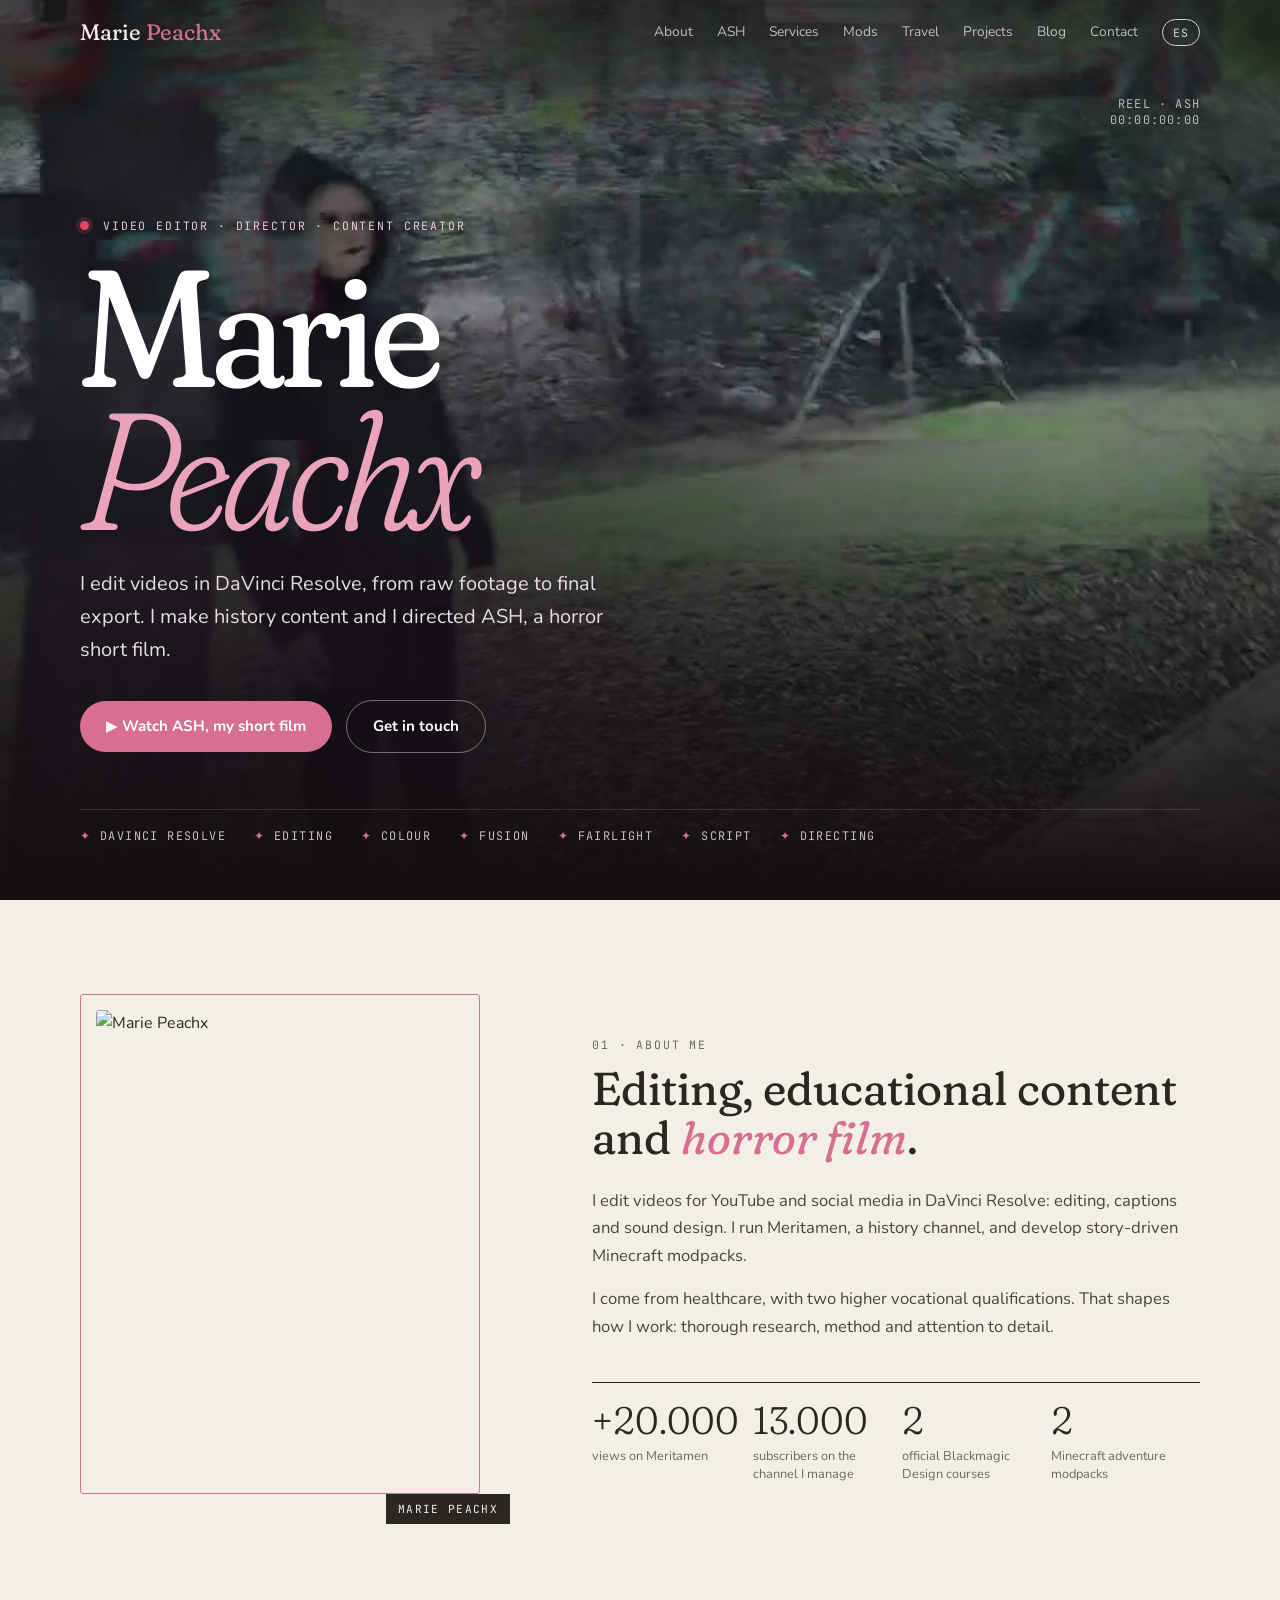
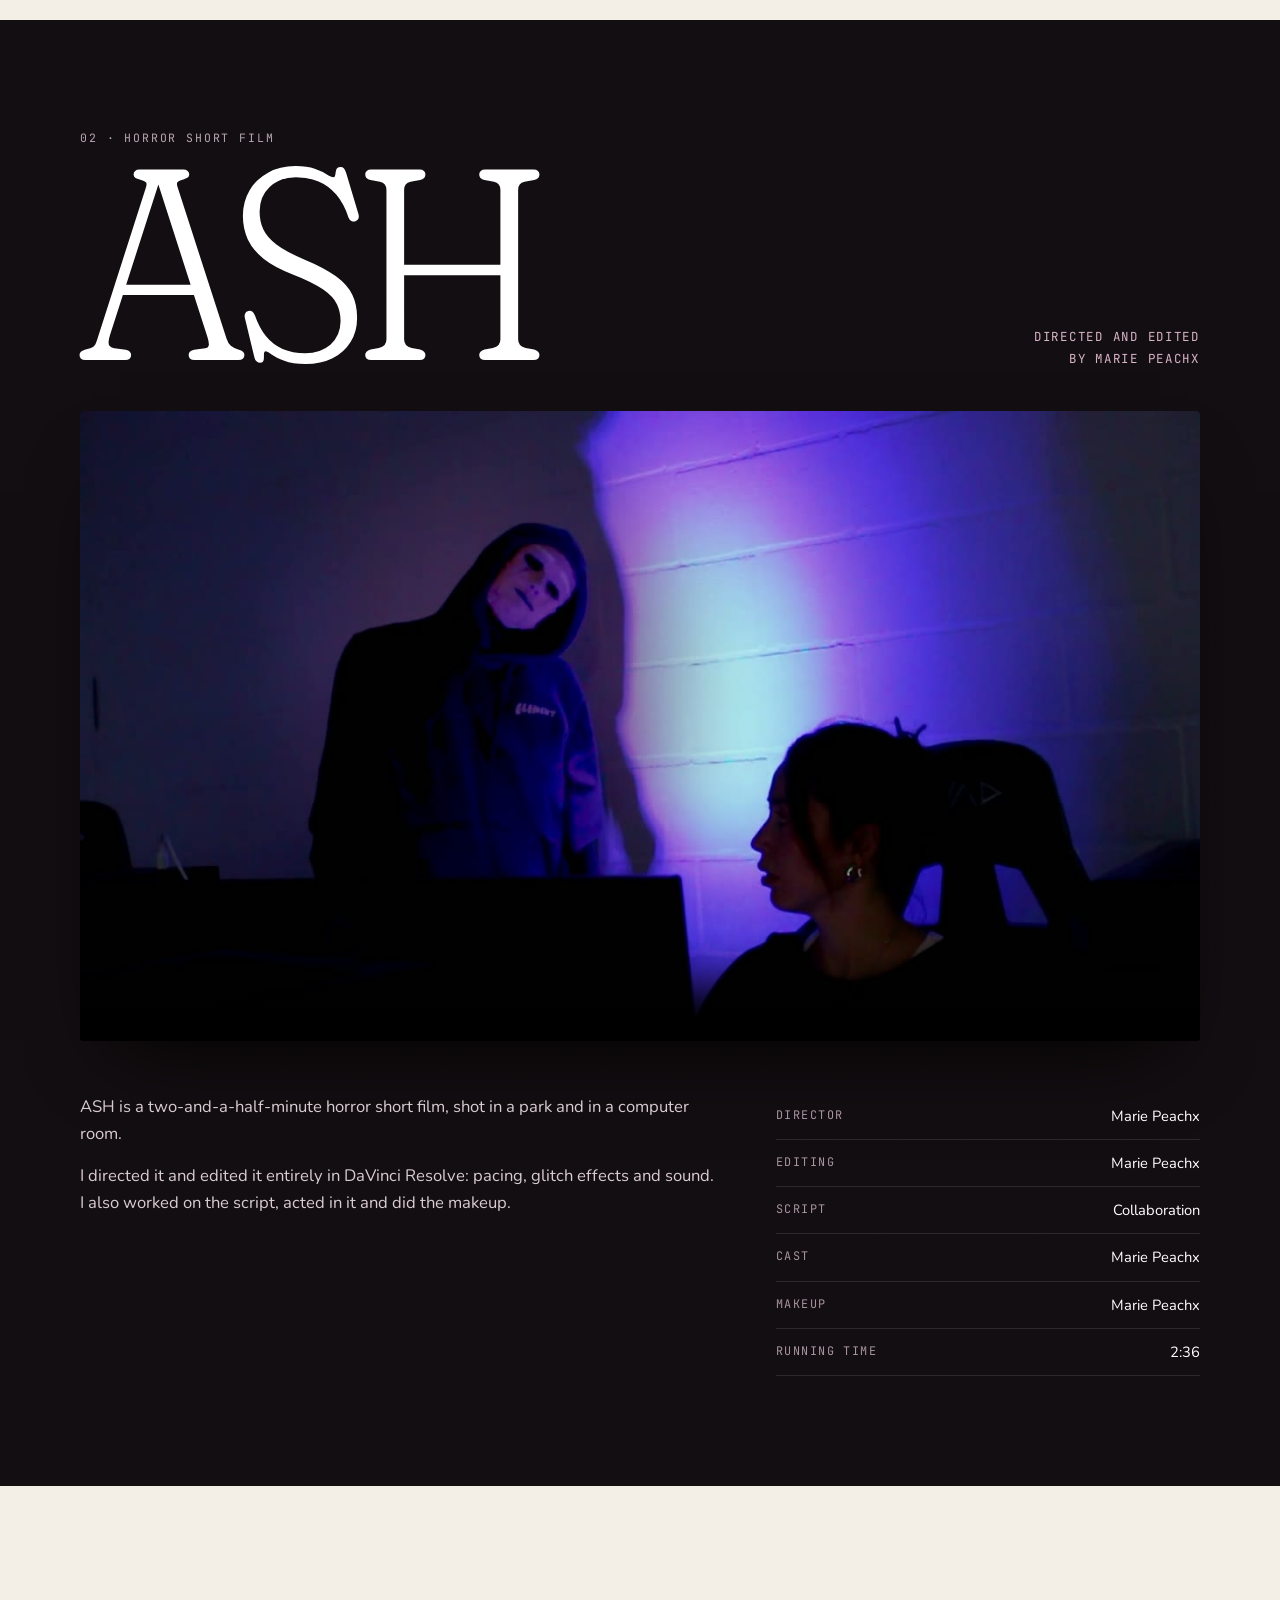
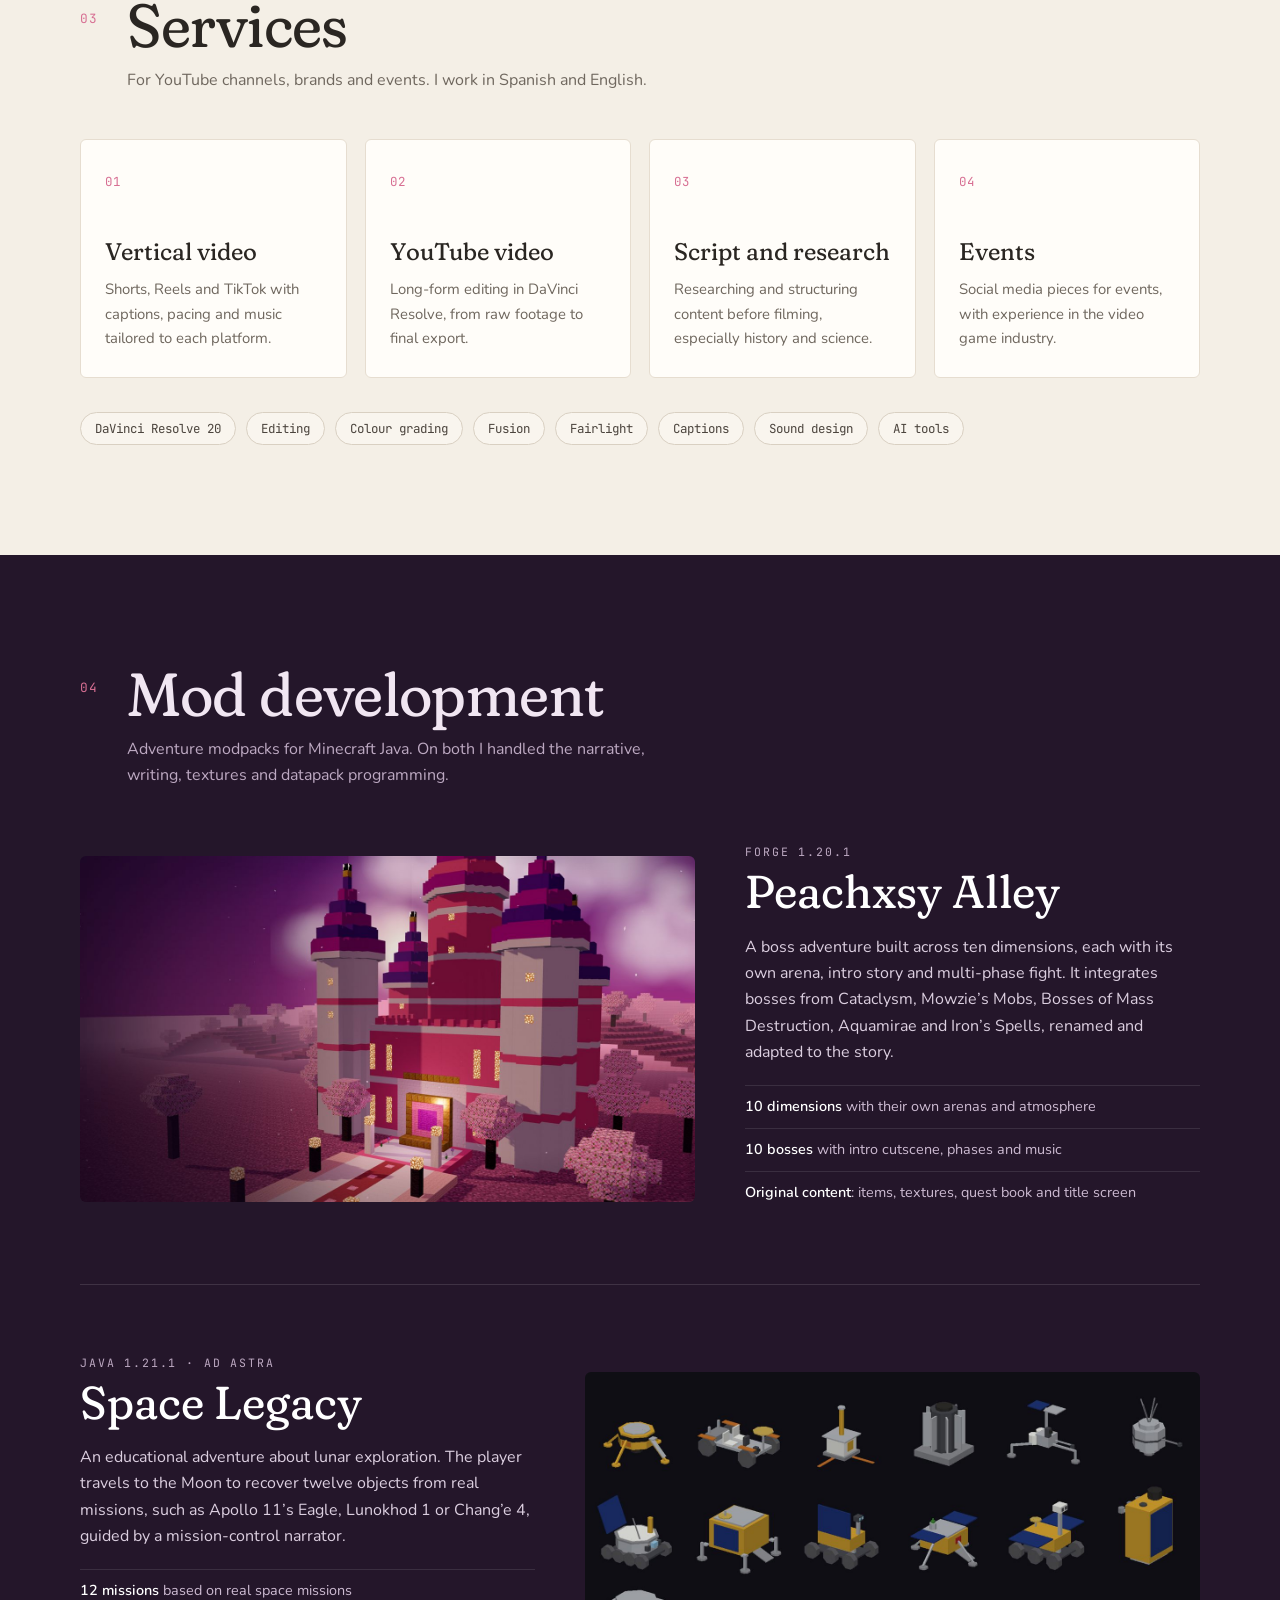
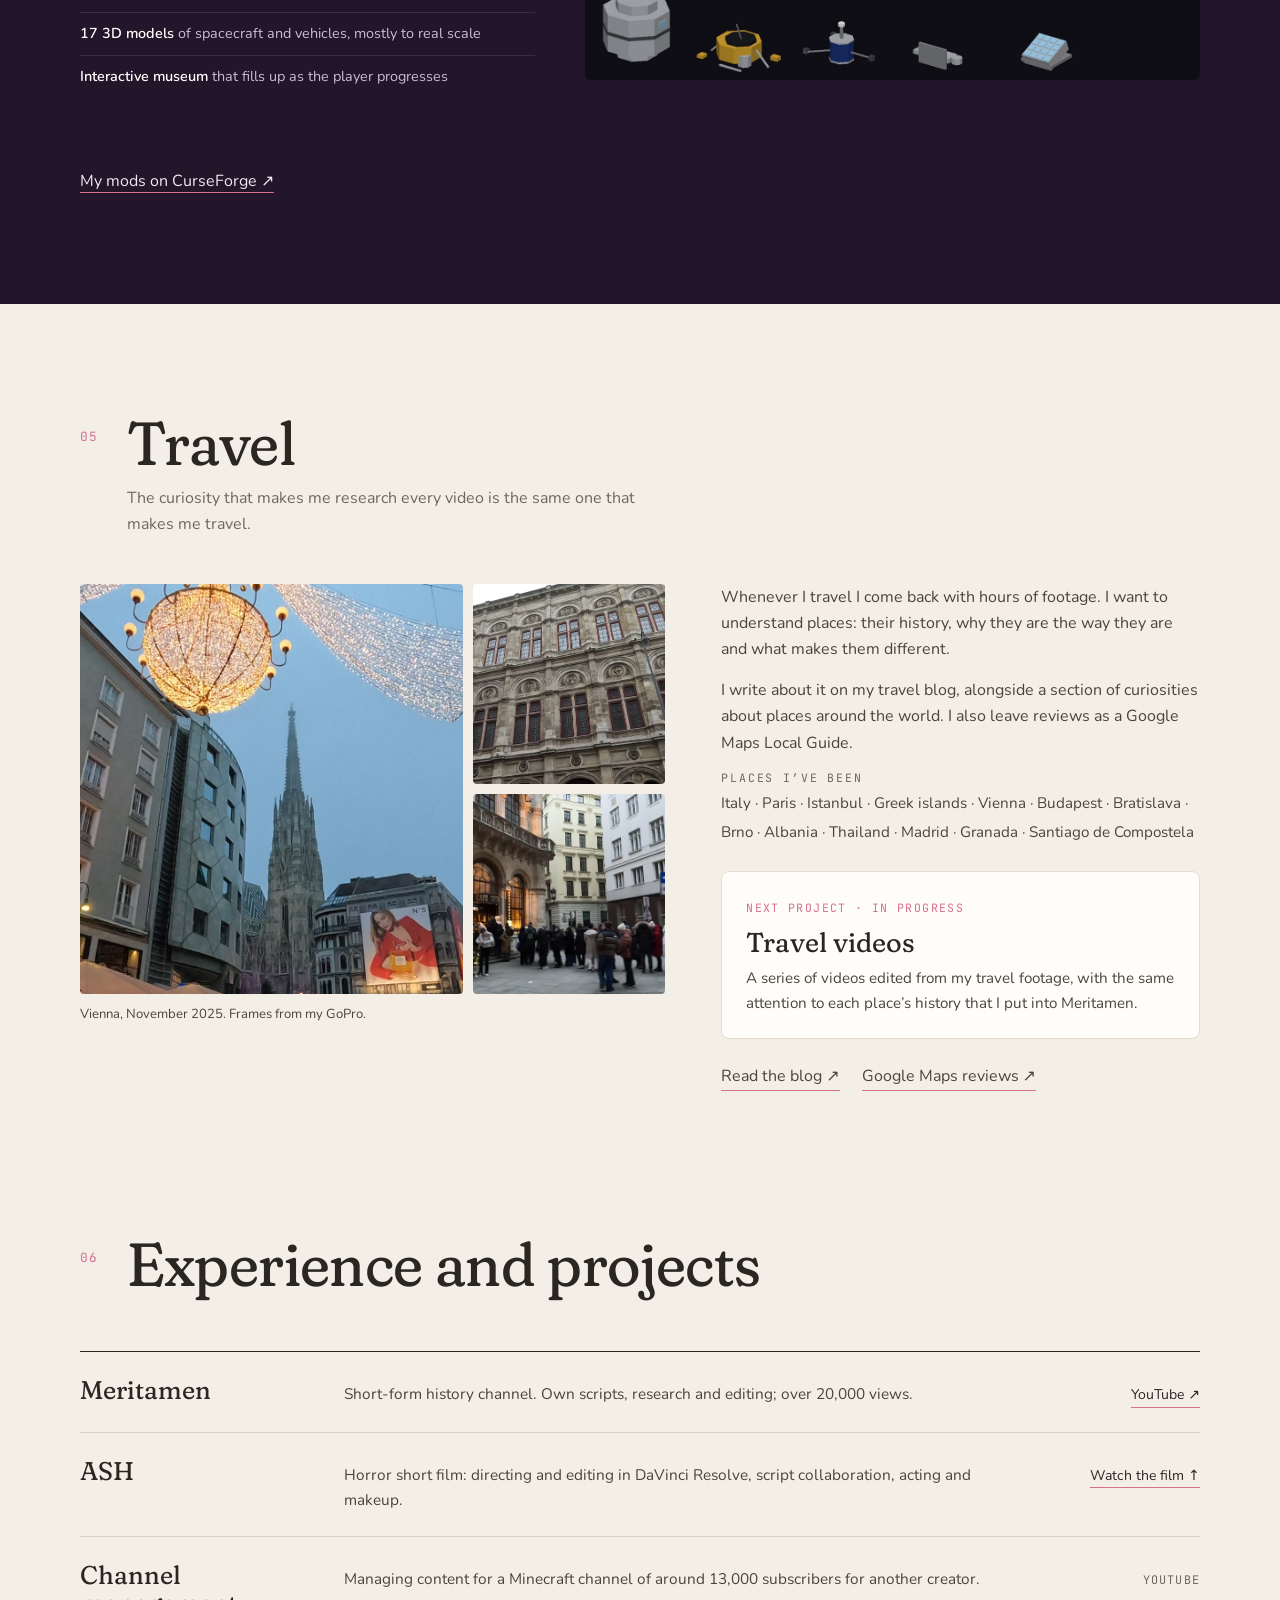
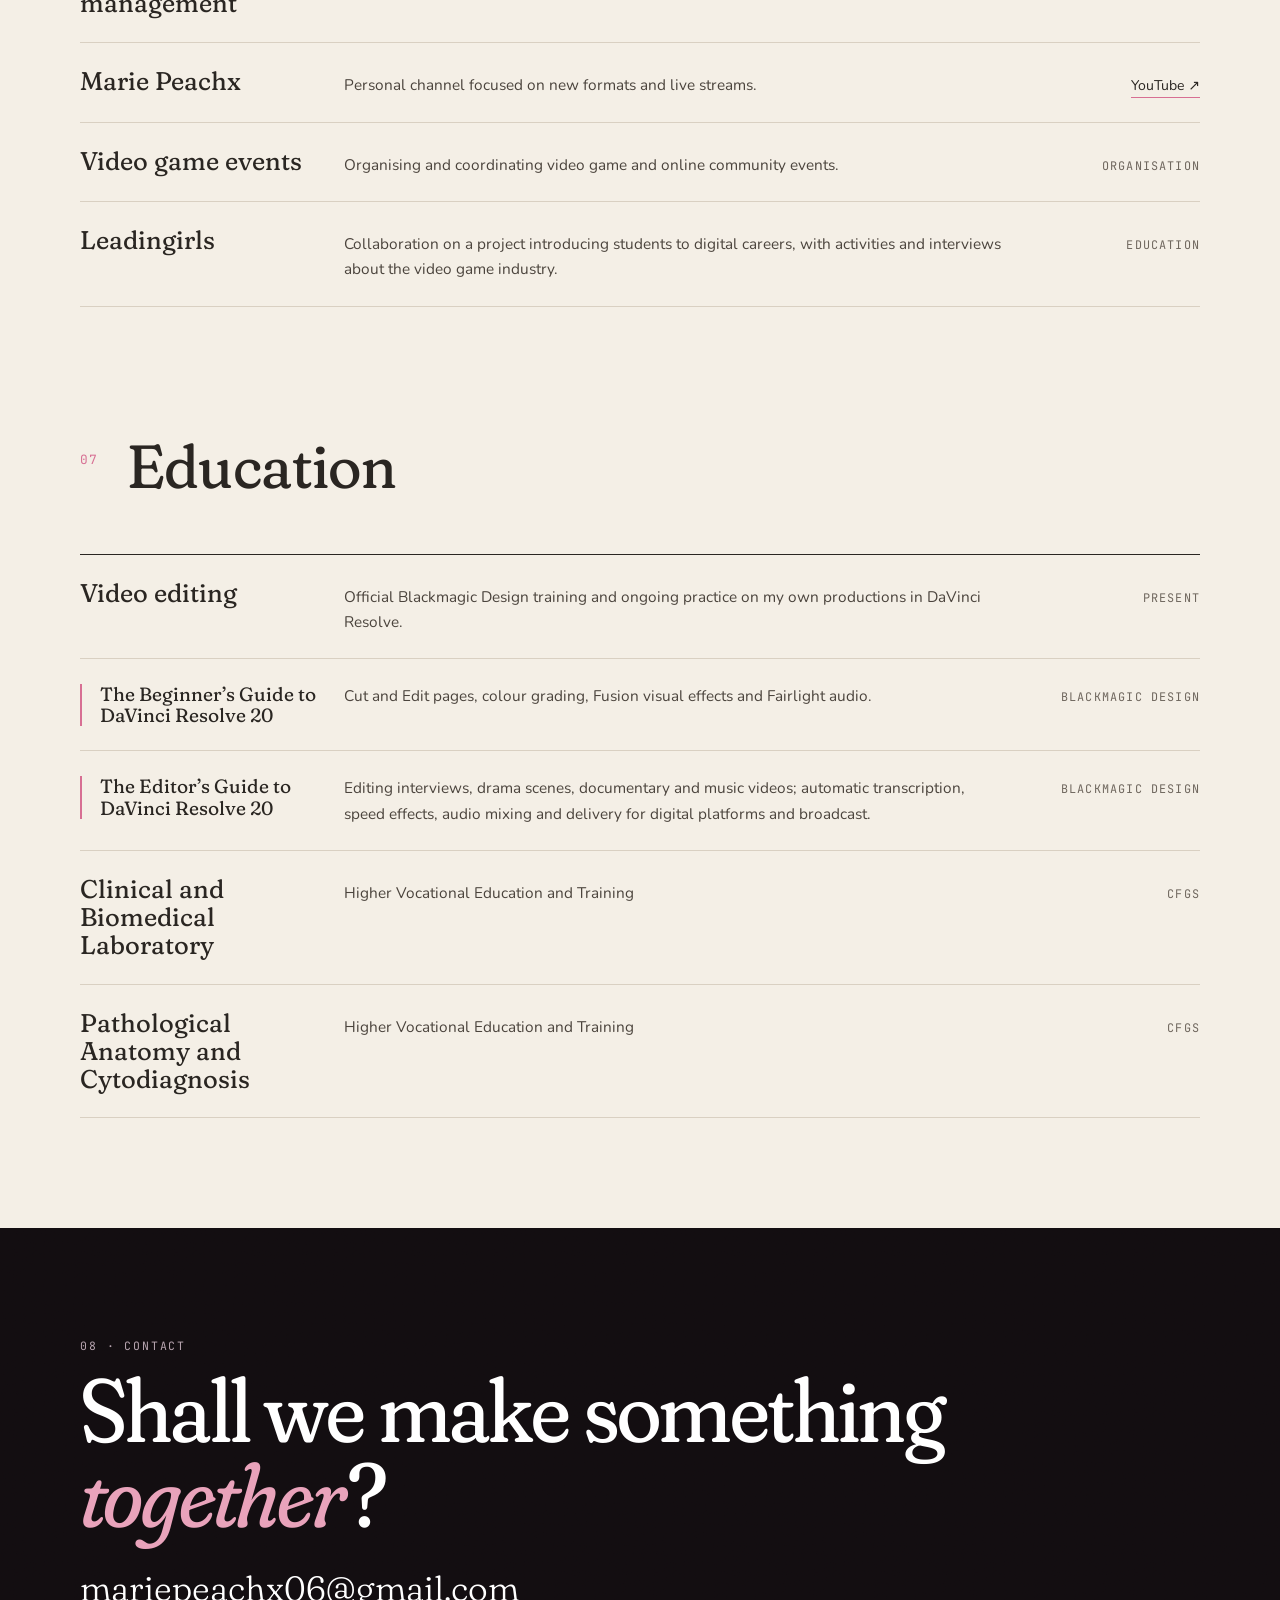
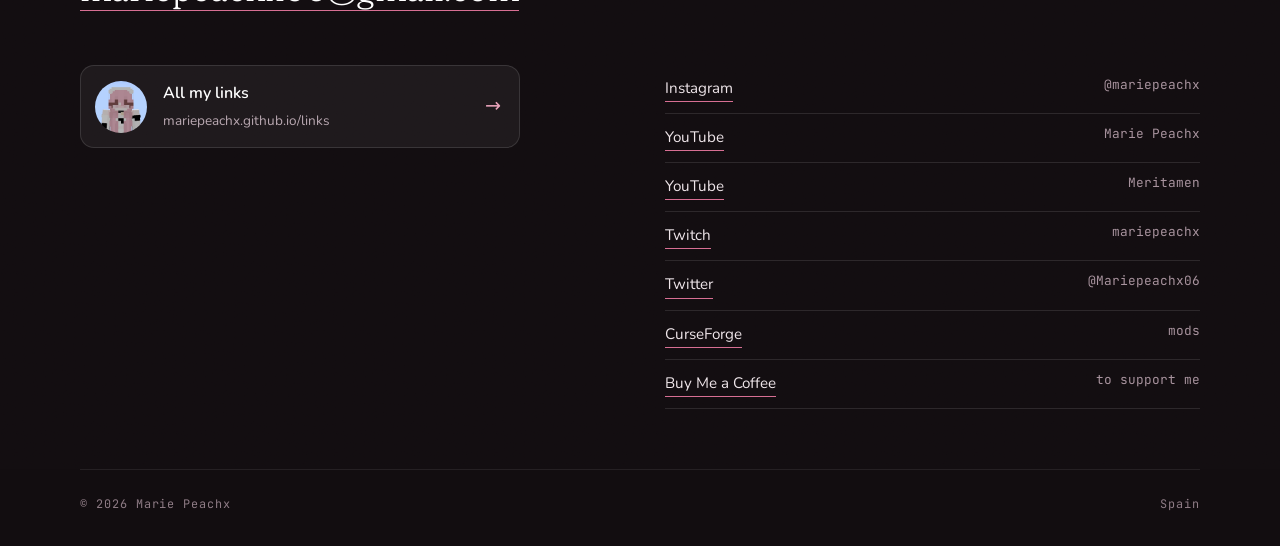
==== commit 671d166b: "Portfolio: fuerza la recarga de la portada y el reel Co-Authored-By: Claude Opus 5.5 <noreply@anthro" ====
--- a/index.html
+++ b/index.html
@@ -10,7 +10,7 @@
 <meta property="og:title" content="Marie Peachx · Editora de vídeo y directora">
 <meta property="og:description" content="Edición, dirección y contenido divulgativo. Mira ASH, mi corto de terror.">
 <meta property="og:url" content="https://mariepeachx.github.io/">
-<meta property="og:image" content="https://mariepeachx.github.io/assets/corto/corto-terror-portada.jpg">
+<meta property="og:image" content="https://mariepeachx.github.io/assets/corto/corto-terror-portada.jpg?v=2">
 <meta name="twitter:card" content="summary_large_image">
 <link rel="icon" href="links/avatar.jpg">
 <link rel="preconnect" href="https://fonts.googleapis.com"><link rel="preconnect" href="https://fonts.gstatic.com" crossorigin>
@@ -231,8 +231,8 @@
 
 <main id="main">
 <div class="hero dark grain">
- <img class="poster" src="assets/corto/reel-fondo.jpg" alt="">
- <video id="reel" autoplay muted loop playsinline preload="metadata" poster="assets/corto/reel-fondo.jpg" aria-hidden="true"><source src="assets/corto/reel-fondo.mp4" type="video/mp4"></video>
+ <img class="poster" src="assets/corto/reel-fondo.jpg?v=2" alt="">
+ <video id="reel" autoplay muted loop playsinline preload="metadata" poster="assets/corto/reel-fondo.jpg?v=2" aria-hidden="true"><source src="assets/corto/reel-fondo.mp4?v=2" type="video/mp4"></video>
  <div class="tc" aria-hidden="true">REEL · ASH<br><span id="tc">00:00:00:00</span></div>
  <div class="wrap">
   <div class="label"><span class="rec" aria-hidden="true"></span><span data-i18n="h.l">Editora de vídeo · Directora · Creadora de contenido</span></div>
@@ -268,7 +268,7 @@
   <div class="tag" data-i18n="k.tag">Dirigido y editado<br>por Marie Peachx</div>
  </div>
  <div class="player reveal">
-  <video controls preload="metadata" playsinline poster="assets/corto/corto-terror-portada.jpg" aria-label="ASH, cortometraje de terror">
+  <video controls preload="metadata" playsinline poster="assets/corto/corto-terror-portada.jpg?v=2" aria-label="ASH, cortometraje de terror">
    <source src="assets/corto/corto-terror.mp4?v=3" type="video/mp4">
   </video>
  </div>
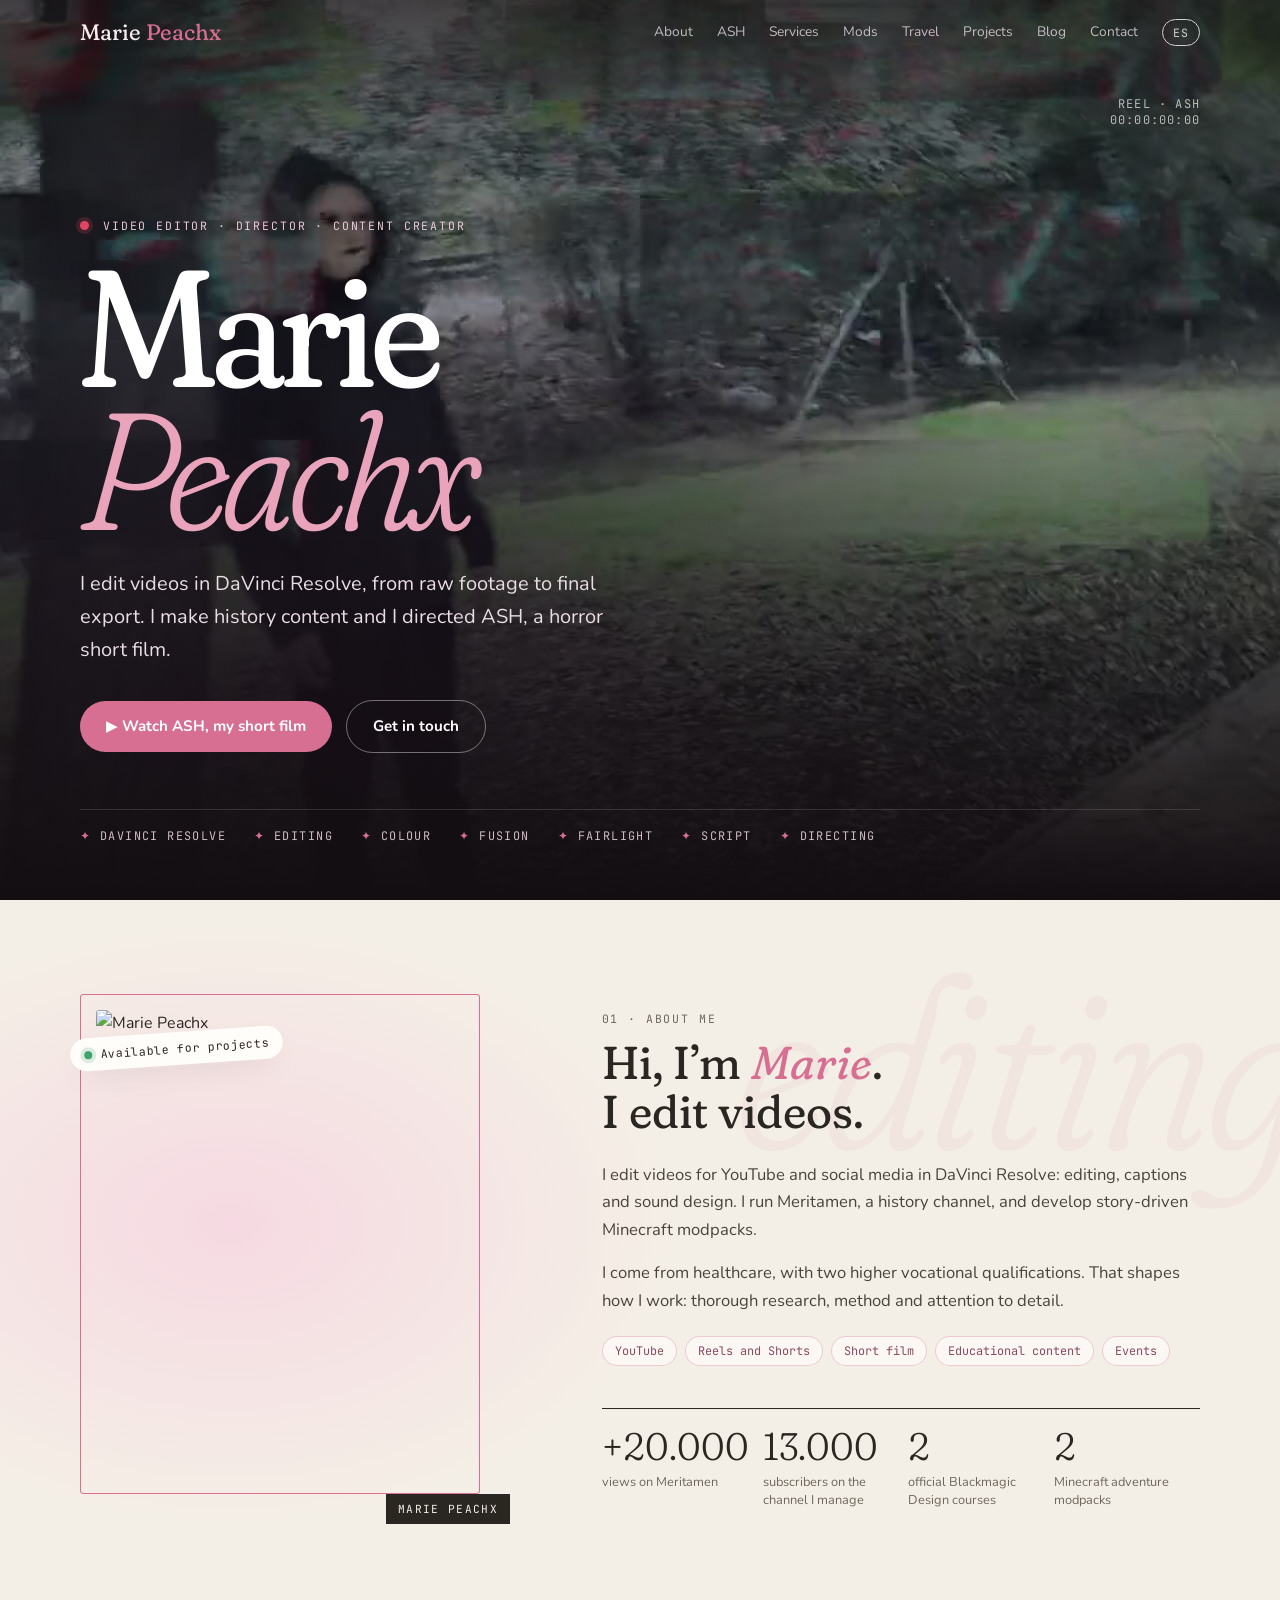
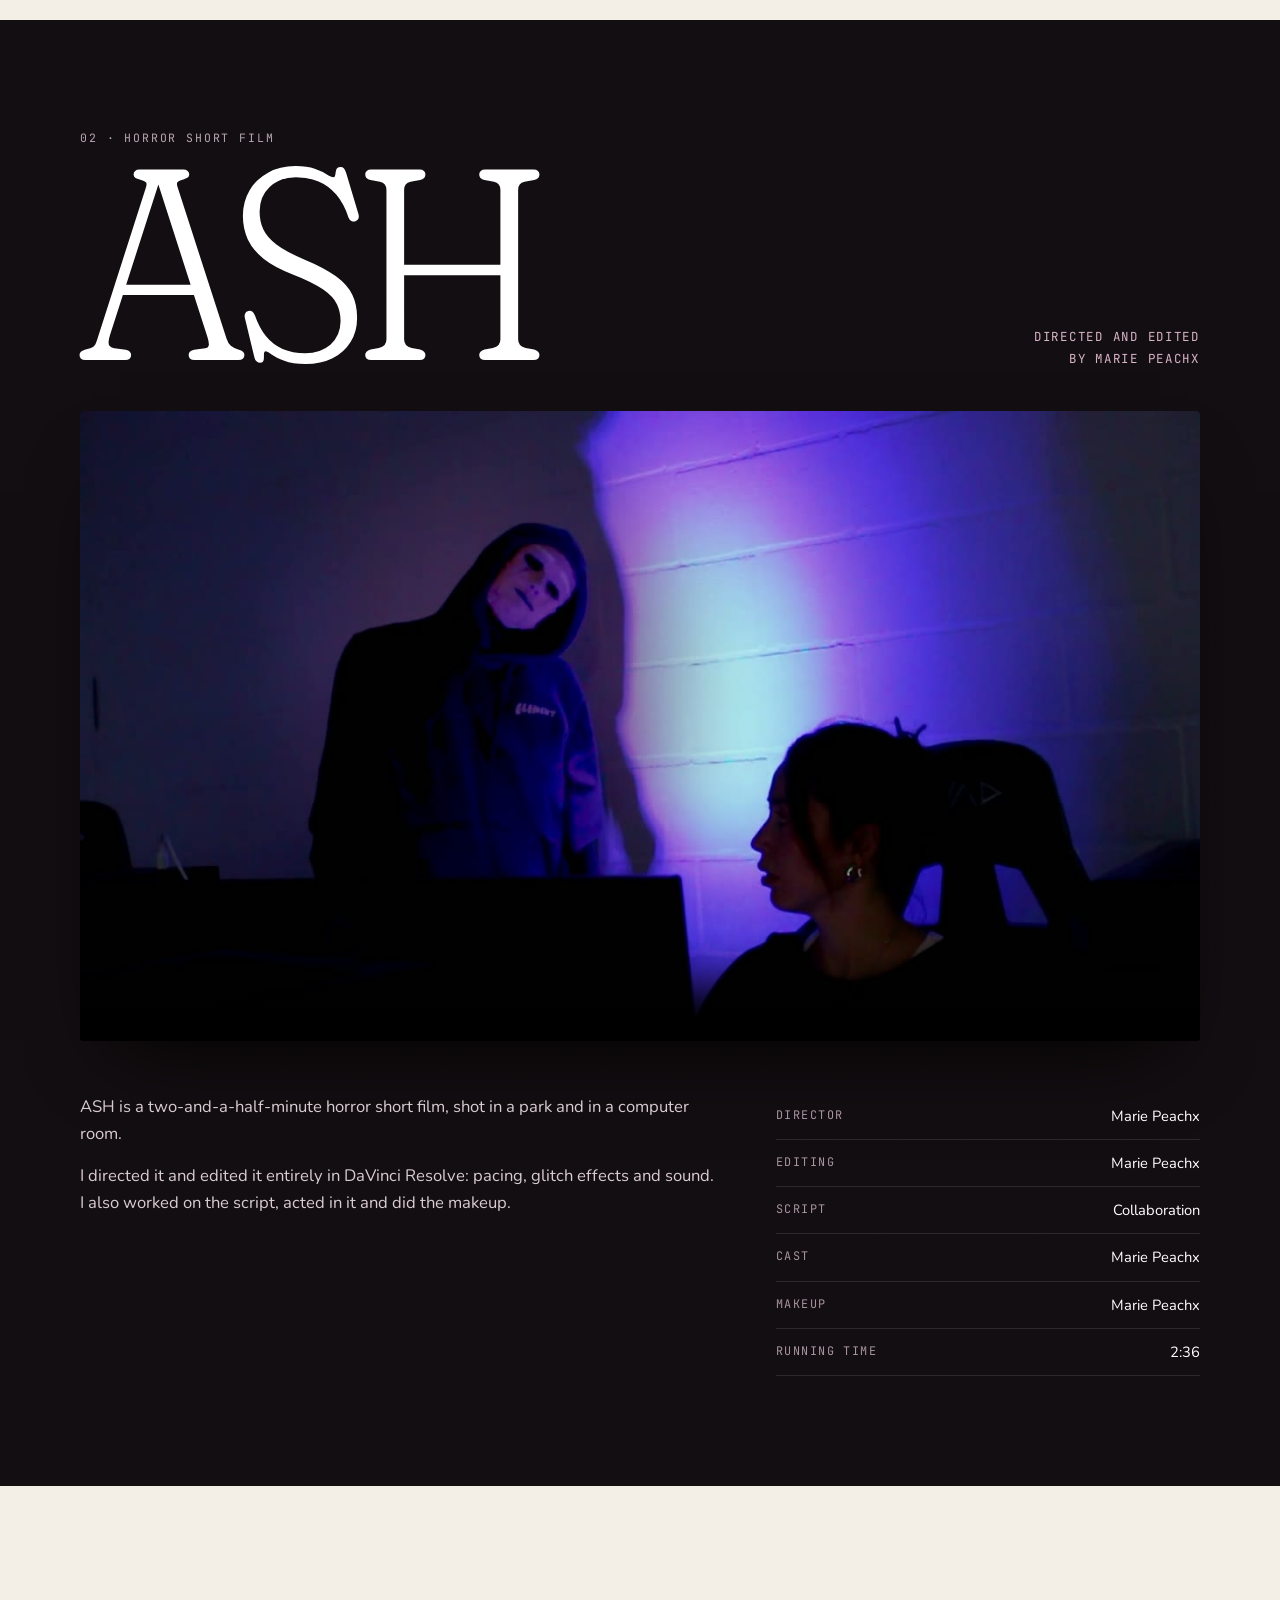
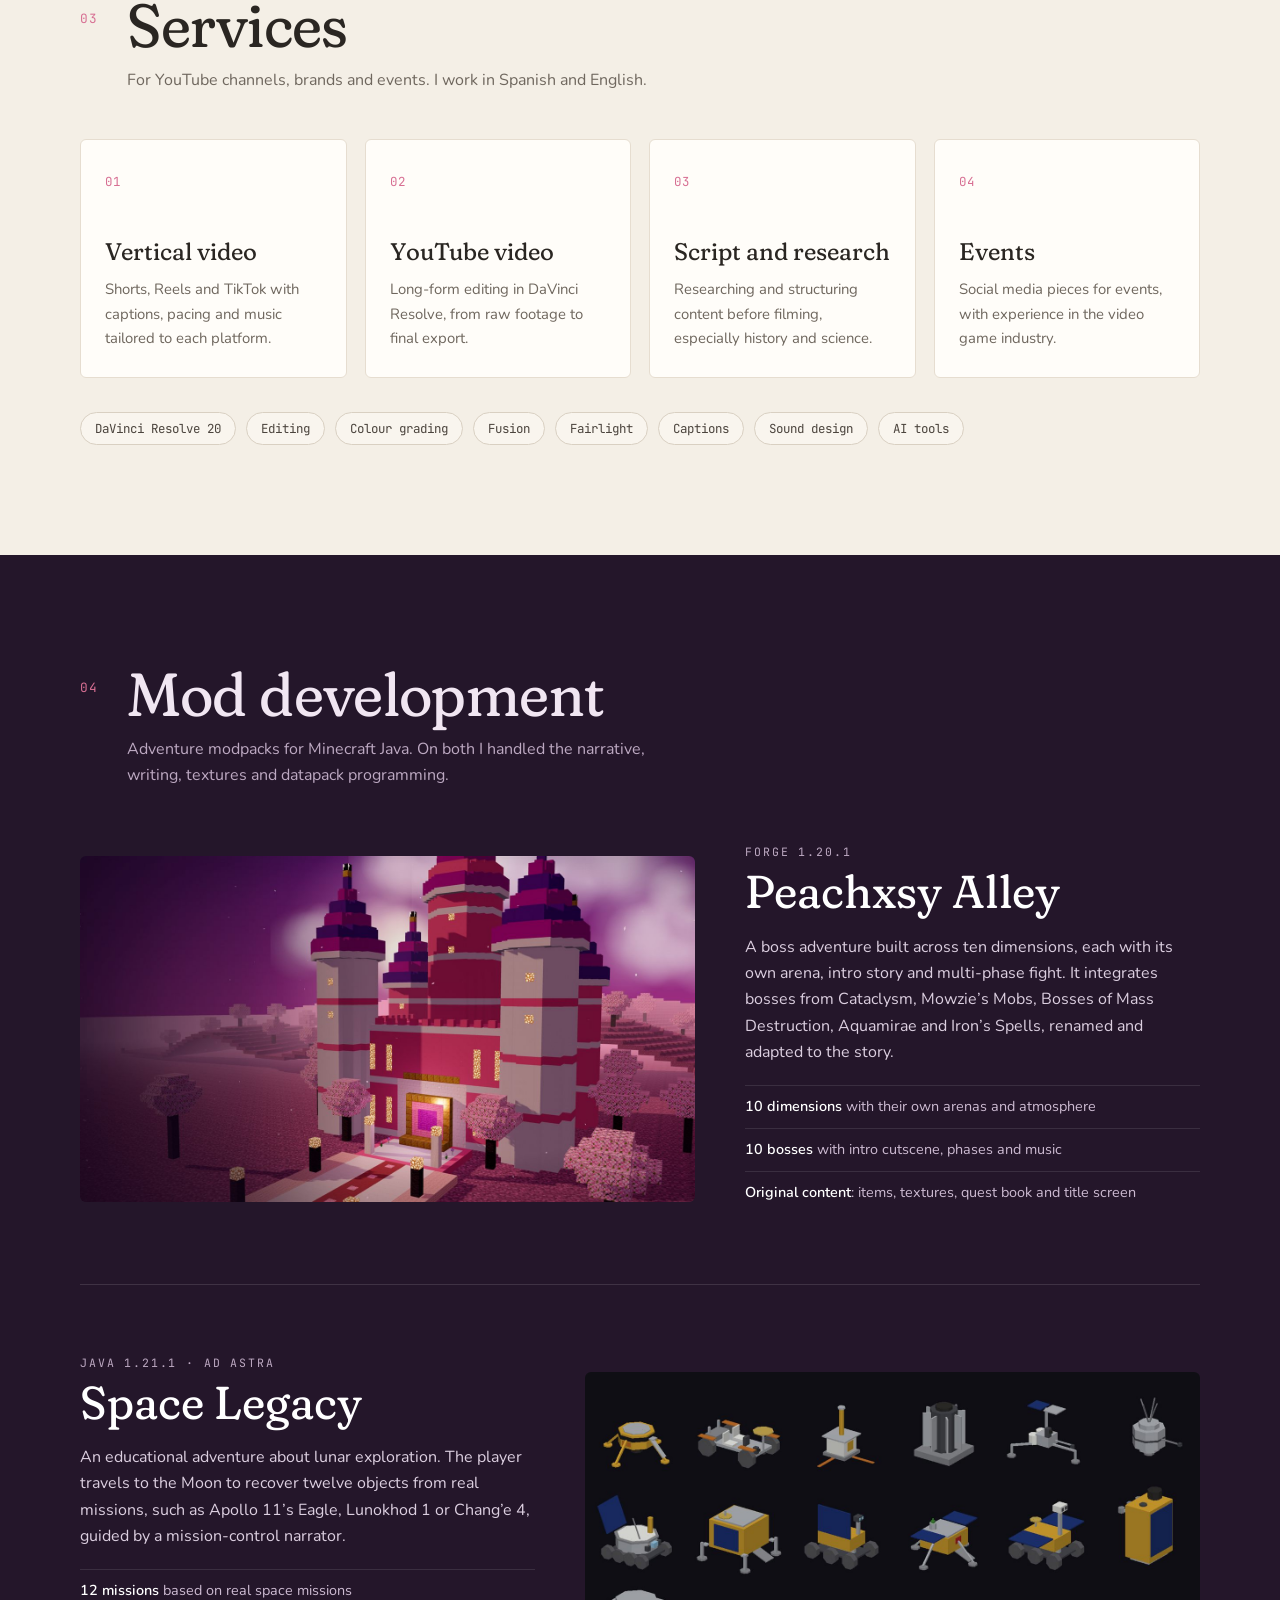
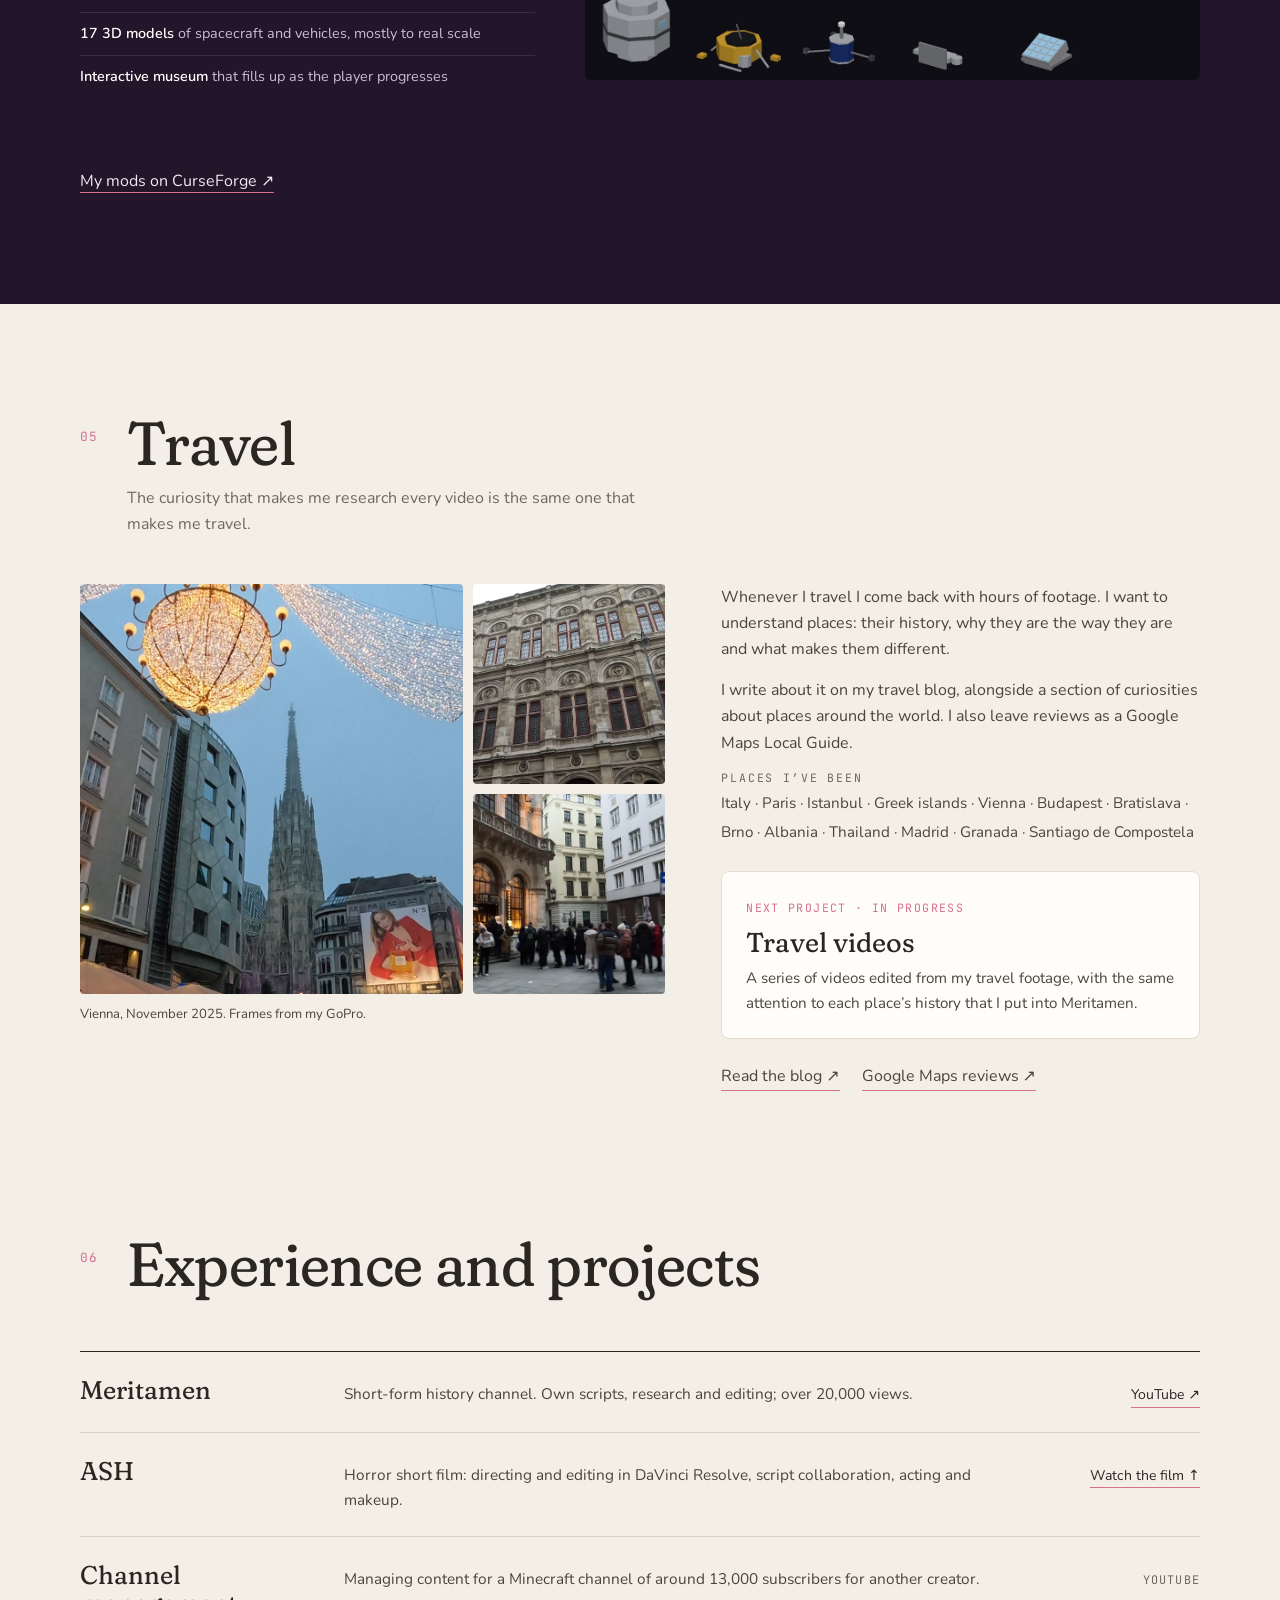
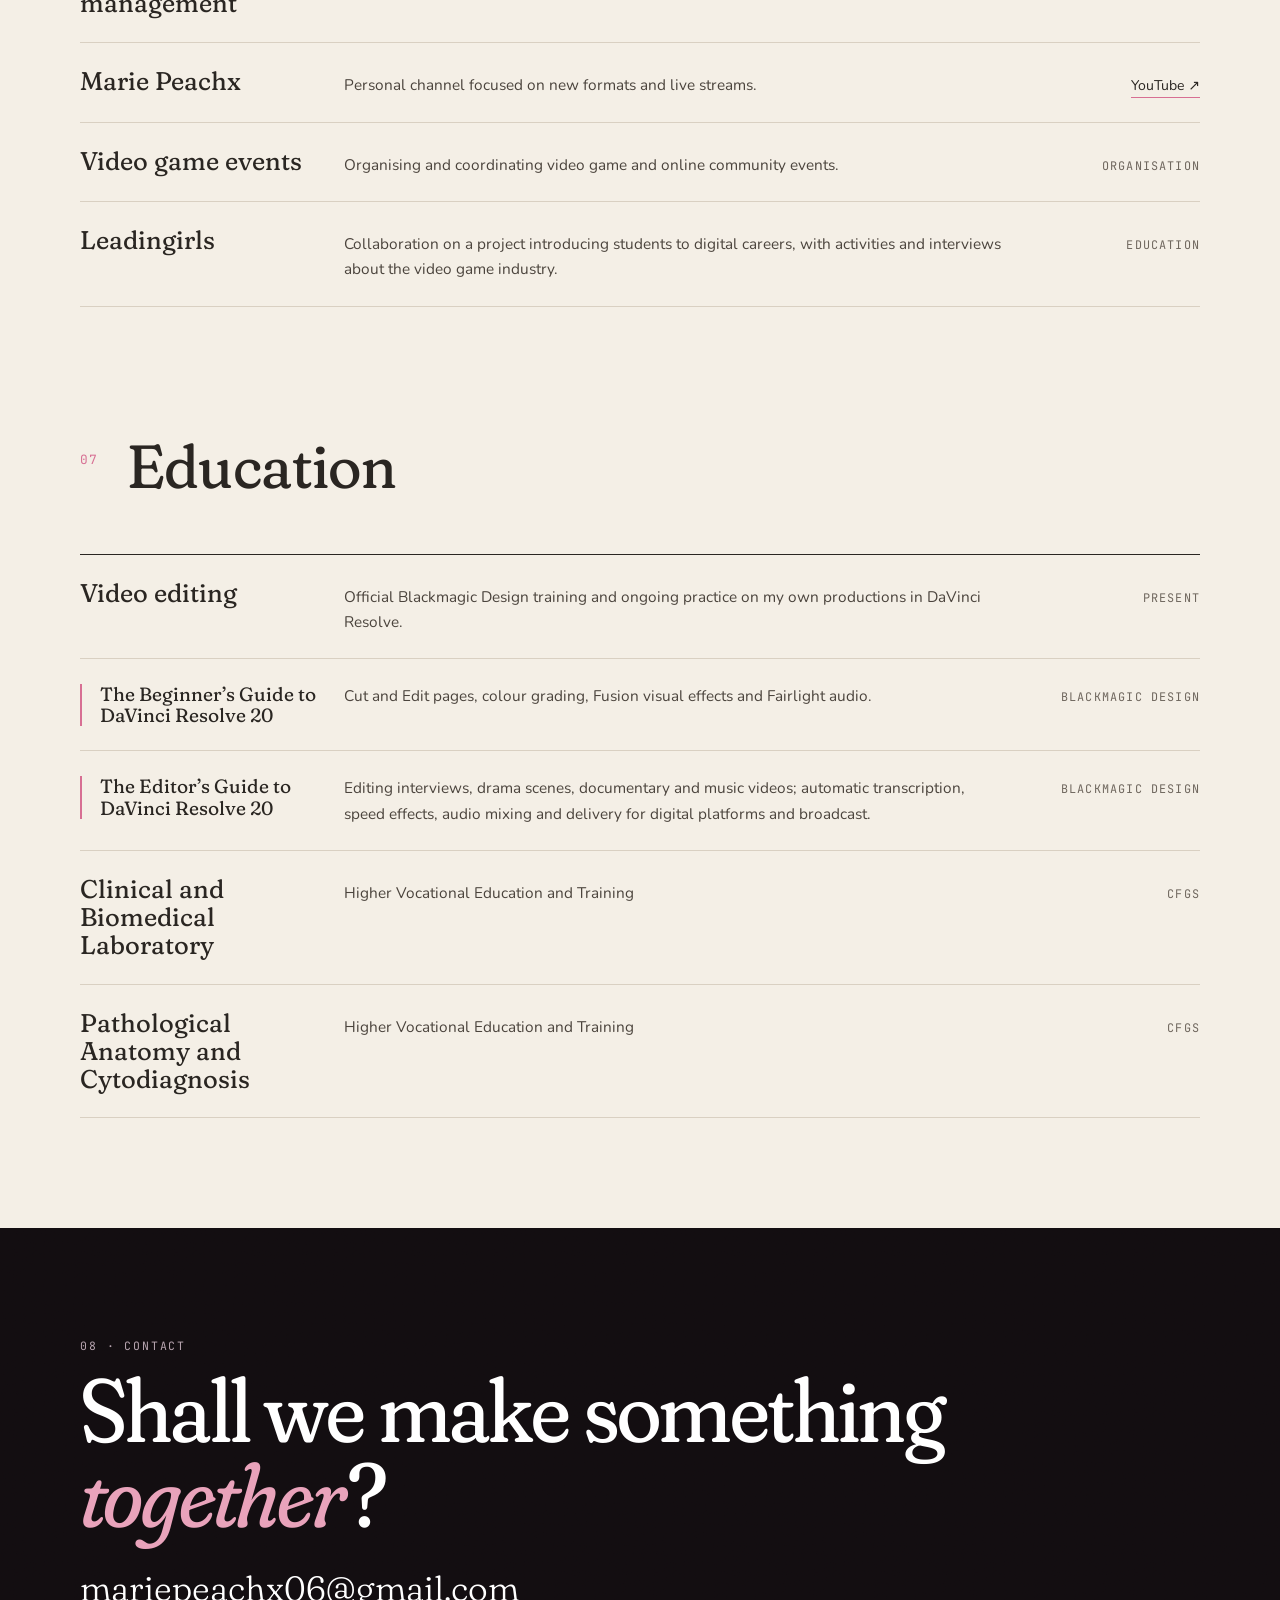
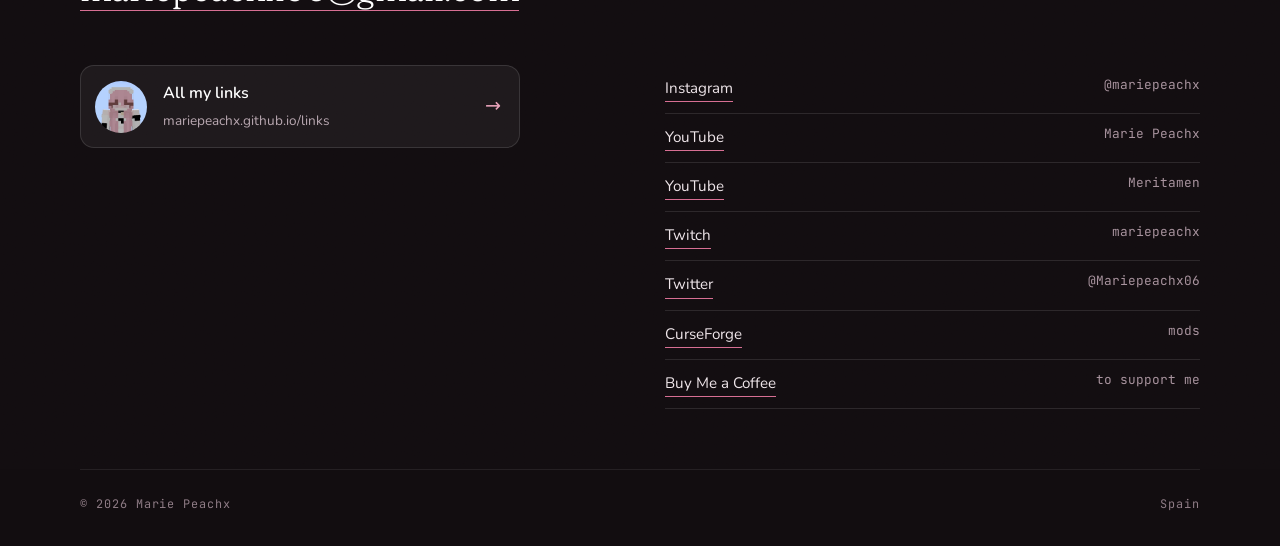
==== commit 17ab45e9: "Portfolio: sección Sobre mí más viva y sin centrarse solo en el terror Co-Authored-By: Claude Opus 5" ====
--- a/index.html
+++ b/index.html
@@ -81,8 +81,15 @@
 .sec-head p{margin:0;color:var(--soft);max-width:520px}
 
 /* sobre mí */
-.about{display:grid;grid-template-columns:.8fr 1.2fr;gap:80px;align-items:center}
+#sobre-mi{position:relative;overflow:hidden;background:radial-gradient(ellipse 50% 60% at 18% 45%,#f6d9e2 0%,transparent 70%),var(--paper)}
+.bigword{position:absolute;right:-2vw;top:40px;font:italic 300 clamp(6rem,19vw,17rem)/1 var(--serif);font-variation-settings:"SOFT" 100;color:#d76f9314;pointer-events:none;user-select:none;white-space:nowrap;z-index:0}
+.about{display:grid;grid-template-columns:.8fr 1.2fr;gap:clamp(40px,7vw,90px);align-items:center;position:relative;z-index:1}
 .frame{position:relative;margin:0 16px 0 16px}
+.badge{position:absolute;top:22px;left:-26px;z-index:3;display:flex;align-items:center;gap:8px;background:#fffdf9;color:var(--ink);font:400 .72rem var(--mono);letter-spacing:.06em;padding:9px 14px;border-radius:30px;box-shadow:0 12px 28px -14px #5a3a4a66;transform:rotate(-4deg)}
+.badge::before{content:"";width:8px;height:8px;border-radius:50%;background:#3fa36b;box-shadow:0 0 0 4px #3fa36b2e}
+.about .hi{font:italic 300 1.15rem var(--serif);color:var(--rose);margin:14px 0 4px}
+.about .chips{display:flex;flex-wrap:wrap;gap:8px;margin:22px 0 0}
+.about .chips span{font:400 .74rem var(--mono);border:1px solid #d76f9355;color:#8a4a62;border-radius:30px;padding:6px 12px;background:#fffdf9aa}
 .frame img{width:100%;aspect-ratio:4/5;object-fit:cover;object-position:center 40%;border-radius:3px;position:relative;z-index:1}
 .frame::before{content:"";position:absolute;inset:-16px 16px 16px -16px;border:1px solid var(--rose);border-radius:3px}
 .frame figcaption{position:absolute;bottom:-14px;right:-14px;z-index:2;background:var(--ink);color:var(--paper);font:400 .7rem var(--mono);letter-spacing:.12em;padding:8px 12px;text-transform:uppercase}
@@ -187,7 +194,7 @@
 .js .reveal.in{opacity:1;transform:none}
 
 @media(max-width:960px){
- .about{grid-template-columns:1fr;gap:56px}.frame{max-width:340px}
+ .about{grid-template-columns:.75fr 1.25fr}
  .services{grid-template-columns:1fr 1fr}
  .ash-grid,.travel,.contact-grid{grid-template-columns:1fr;gap:36px}
  .mod,.mod.flip{grid-template-columns:1fr;gap:28px}.mod.flip .shot{order:0}
@@ -205,6 +212,8 @@
  .tc{display:none}
  .sec-head{grid-template-columns:1fr}.sec-head .num{grid-row:auto;padding:0}
  .gallery{grid-template-rows:150px 150px}
+ .about{grid-template-columns:1fr;gap:44px}.frame{max-width:250px;margin:10px auto 0}
+ .badge{left:-18px}
 }
 @media(max-width:520px){.services{grid-template-columns:1fr}.card h3{margin-top:26px}}
 @media(prefers-reduced-motion:reduce){*{transition:none!important;animation:none!important;scroll-behavior:auto!important}.js .reveal{opacity:1;transform:none}}
@@ -246,13 +255,14 @@
  </div>
 </div>
 
-<section id="sobre-mi"><div class="wrap about">
- <figure class="frame reveal"><img src="assets/marie-portrait.jpg" alt="Marie Peachx" width="400" height="500"><figcaption>Marie Peachx</figcaption></figure>
+<section id="sobre-mi"><span class="bigword" aria-hidden="true" data-i18n="a.bw">montaje</span><div class="wrap about">
+ <figure class="frame reveal"><span class="badge" data-i18n="a.badge">Disponible para proyectos</span><img src="assets/marie-portrait.jpg" alt="Marie Peachx" width="400" height="500"><figcaption>Marie Peachx</figcaption></figure>
  <div class="reveal">
   <div class="label" data-i18n="a.l">01 · Sobre mí</div>
-  <h2 data-i18n="a.h">Edición, divulgación y <i>cine de terror</i>.</h2>
+  <h2 data-i18n="a.h">Hola, soy <i>Marie</i>.<br>Edito vídeos.</h2>
   <p data-i18n="a.p1">Edito vídeos para YouTube y redes sociales con DaVinci Resolve: montaje, subtítulos y diseño de sonido. Dirijo Meritamen, un canal de divulgación histórica, y desarrollo modpacks narrativos para Minecraft.</p>
   <p data-i18n="a.p2">Vengo del ámbito sanitario, con dos ciclos de grado superior. De ahí viene mi forma de trabajar: documentación rigurosa, método y atención al detalle.</p>
+  <div class="chips"><span data-i18n="a.c1">YouTube</span><span data-i18n="a.c2">Reels y Shorts</span><span data-i18n="a.c3">Cortometraje</span><span data-i18n="a.c4">Divulgación</span><span data-i18n="a.c5">Eventos</span></div>
   <div class="stats">
    <div><b>+20.000</b><span data-i18n="s1">visualizaciones en Meritamen</span></div>
    <div><b>13.000</b><span data-i18n="s2">suscriptores en el canal que gestiono</span></div>
@@ -414,7 +424,7 @@
  'h.p':'I edit videos in DaVinci Resolve, from raw footage to final export. I make history content and I directed ASH, a horror short film.',
  'h.c1':'▶ Watch ASH, my short film','h.c2':'Get in touch',
  'h.s1':'Editing','h.s2':'Colour','h.s3':'Script','h.s4':'Directing',
- 'a.l':'01 · About me','a.h':'Editing, educational content and <i>horror film</i>.',
+ 'a.l':'01 · About me','a.h':'Hi, I’m <i>Marie</i>.<br>I edit videos.','a.badge':'Available for projects','a.bw':'editing','a.c1':'YouTube','a.c2':'Reels and Shorts','a.c3':'Short film','a.c4':'Educational content','a.c5':'Events',
  'a.p1':'I edit videos for YouTube and social media in DaVinci Resolve: editing, captions and sound design. I run Meritamen, a history channel, and develop story-driven Minecraft modpacks.',
  'a.p2':'I come from healthcare, with two higher vocational qualifications. That shapes how I work: thorough research, method and attention to detail.',
  's1':'views on Meritamen','s2':'subscribers on the channel I manage','s3':'official Blackmagic Design courses','s4':'Minecraft adventure modpacks',
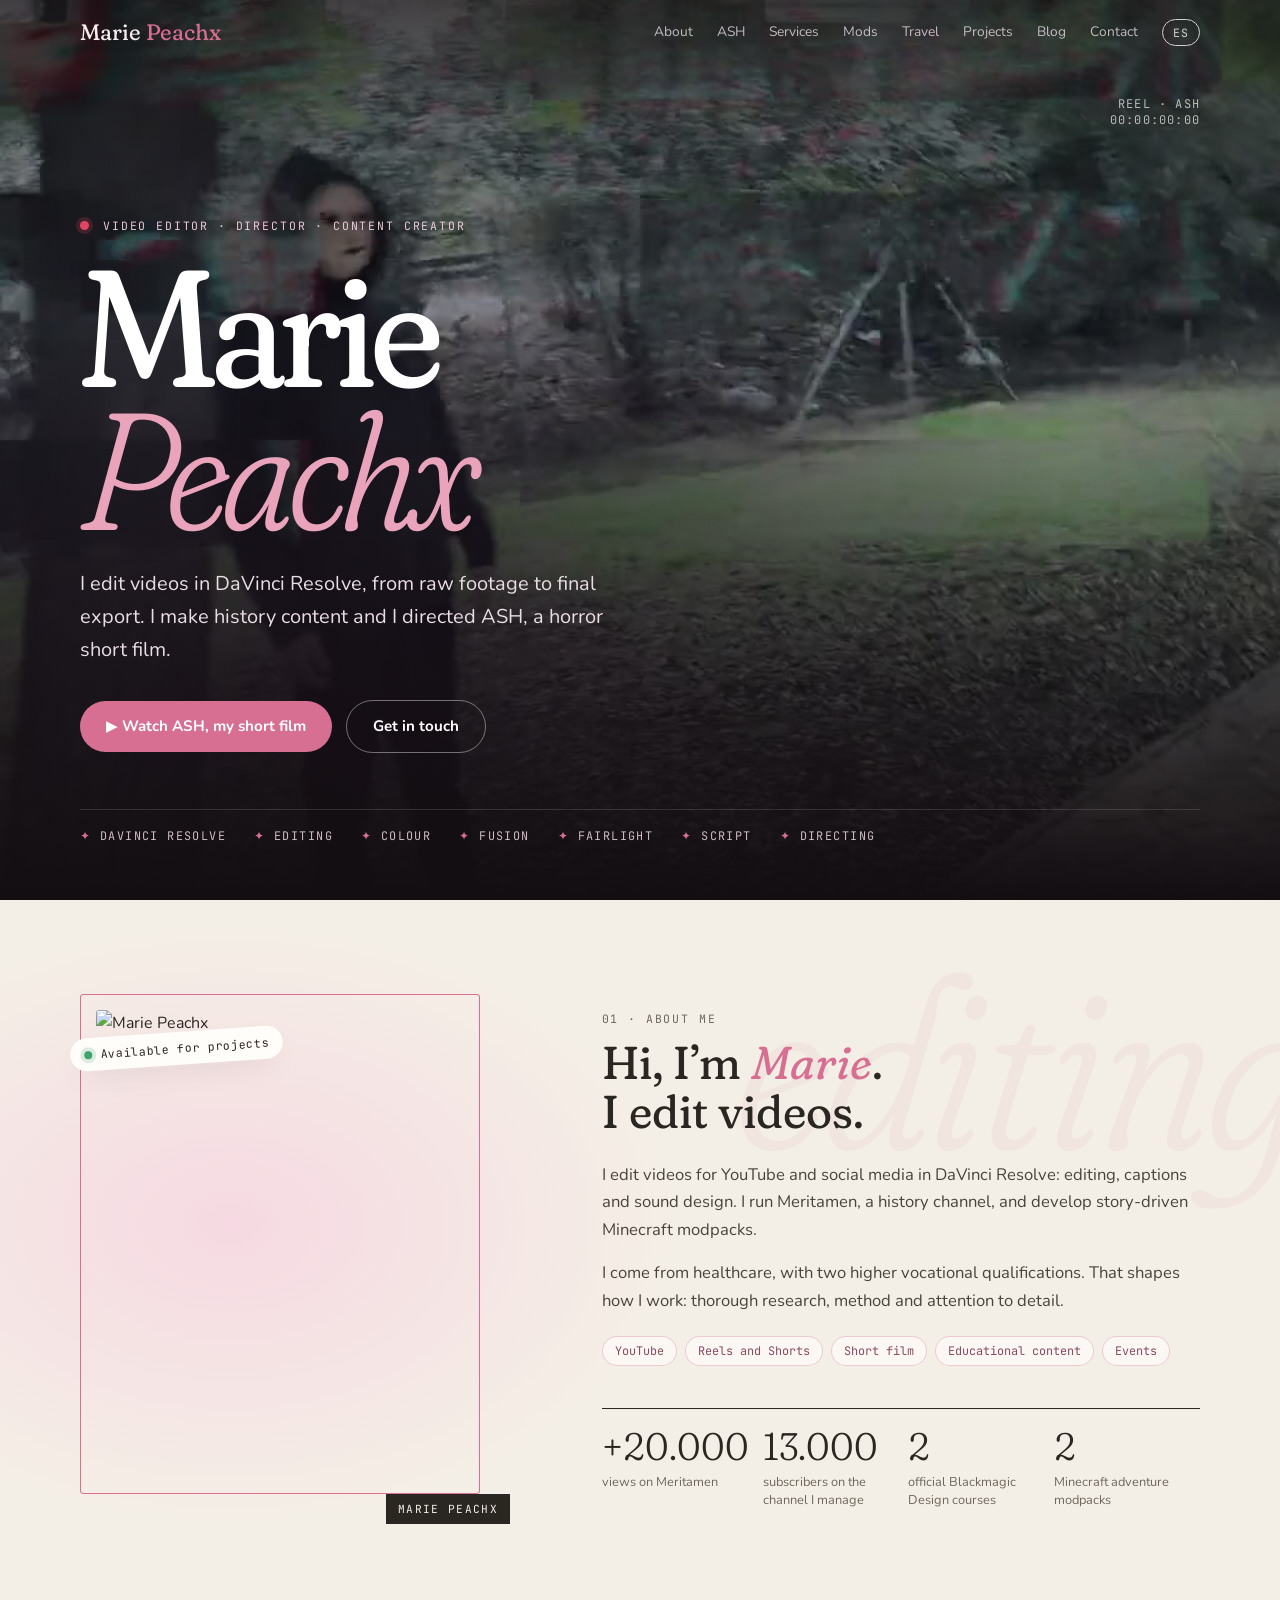
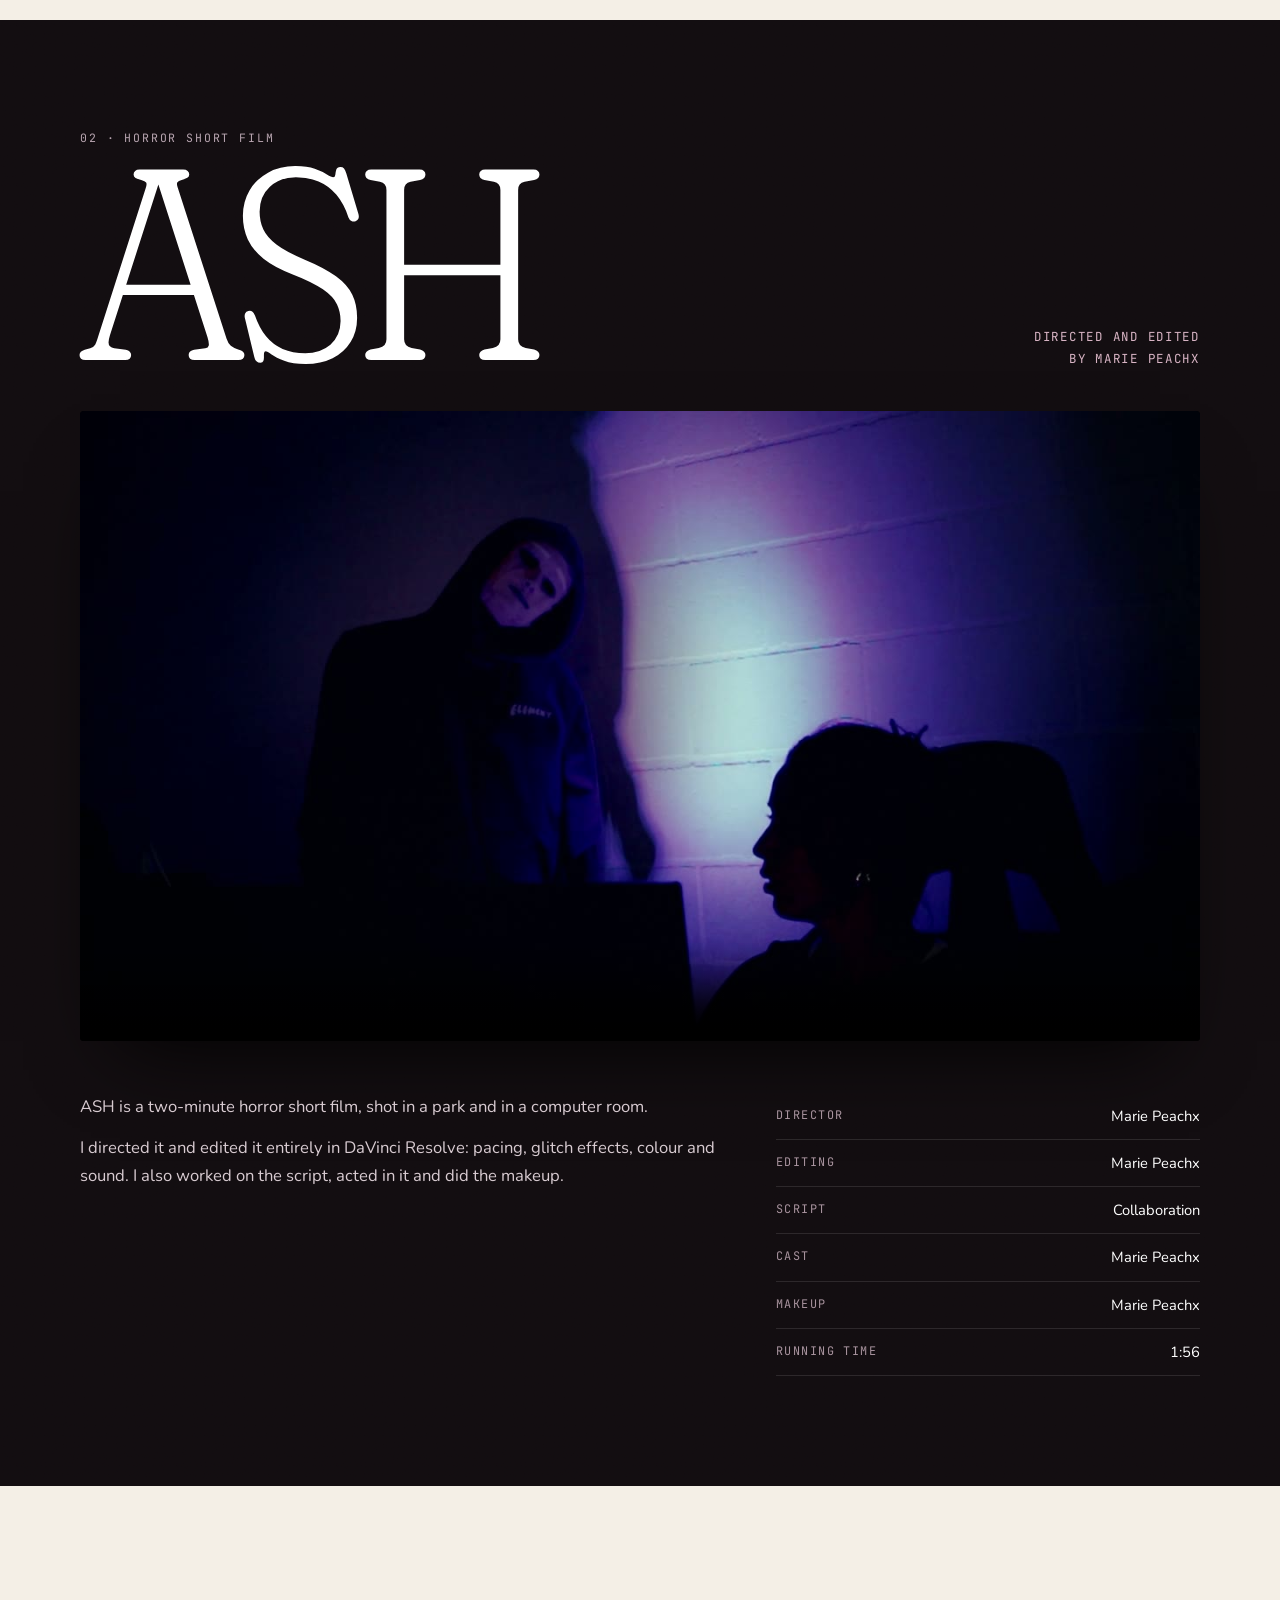
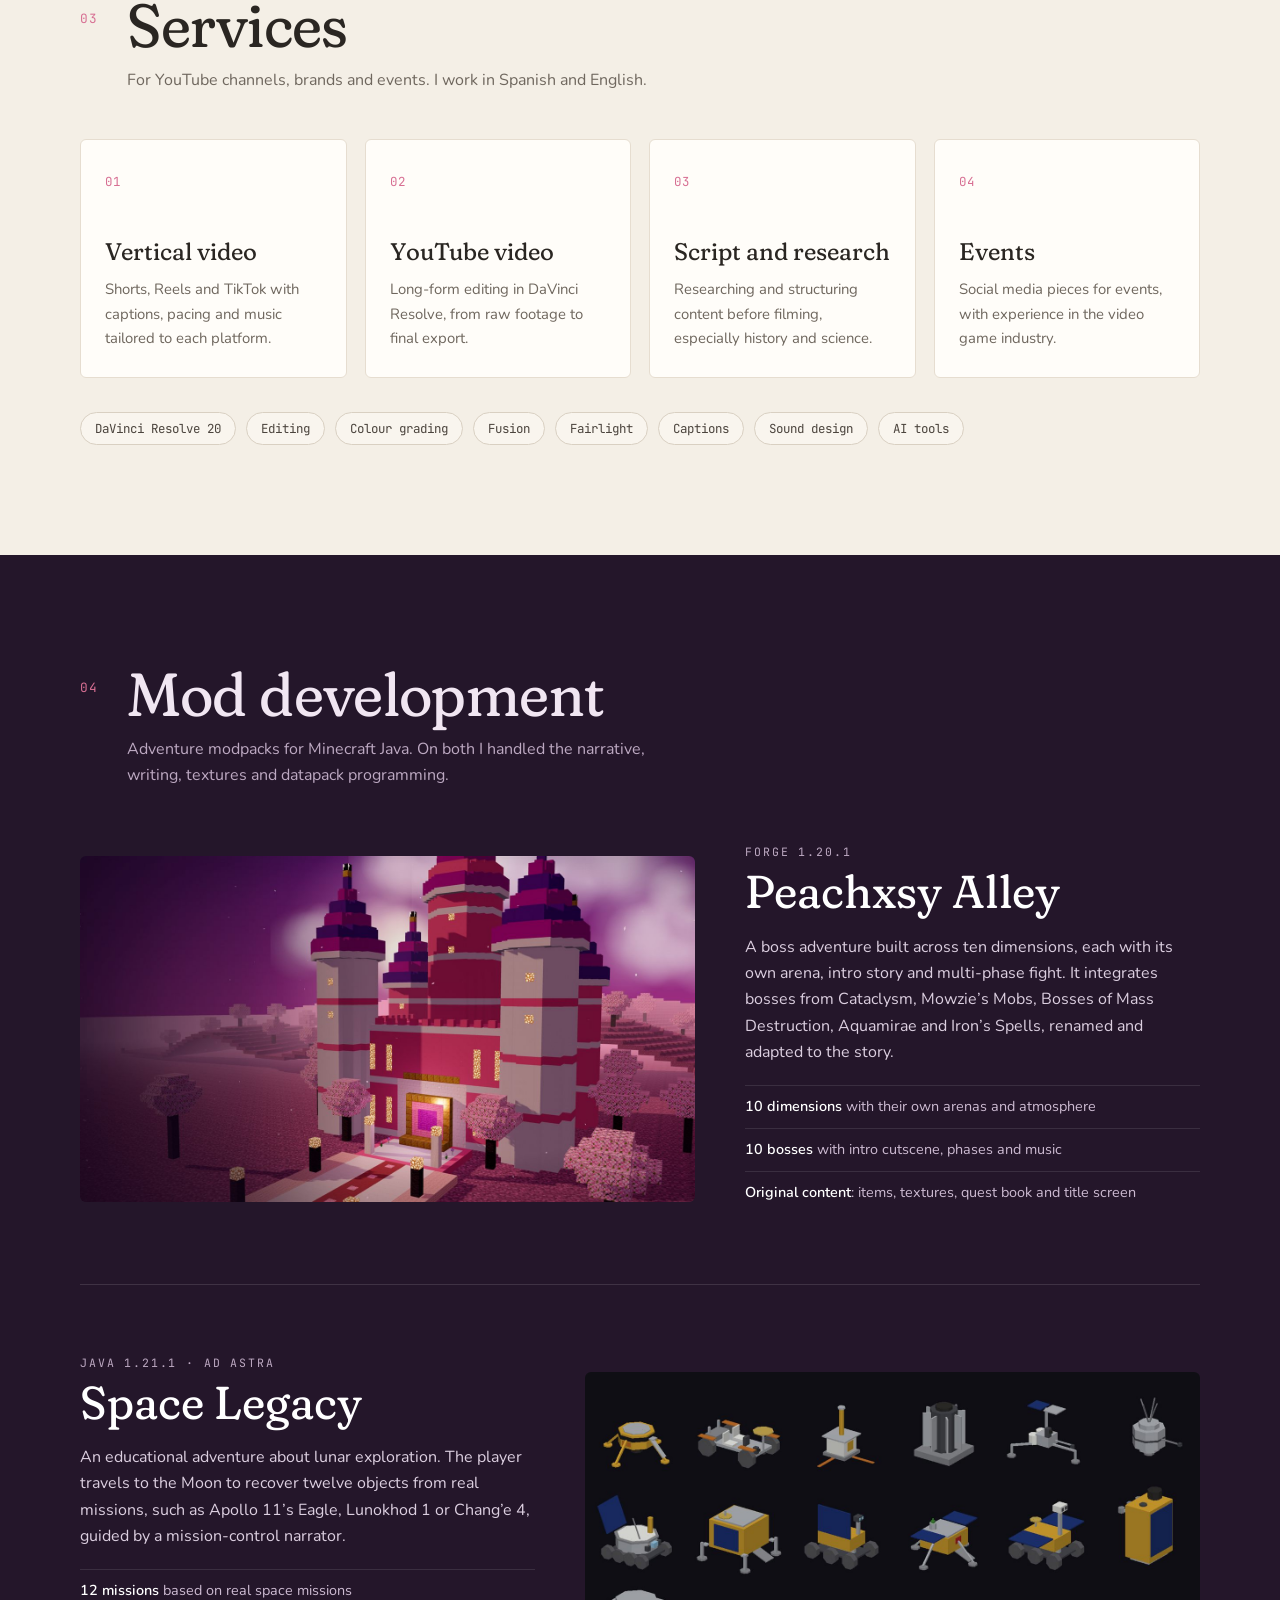
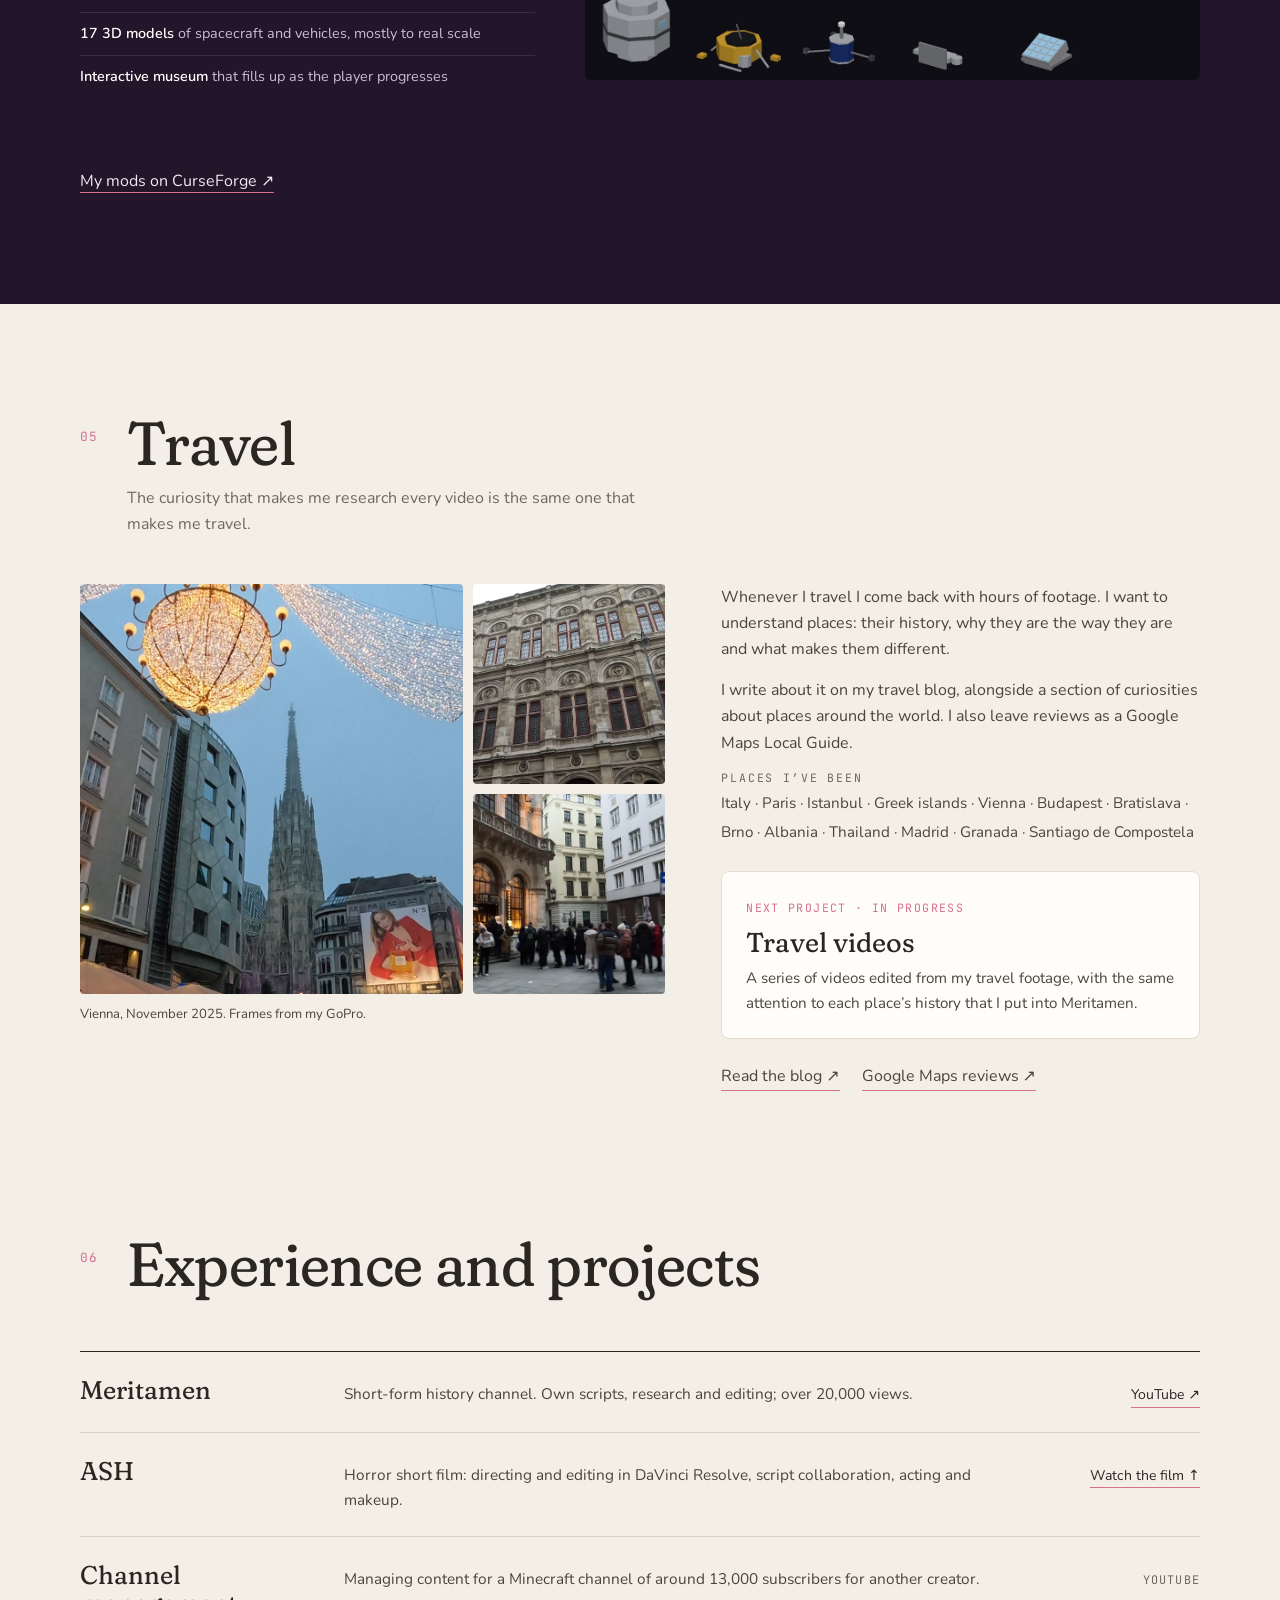
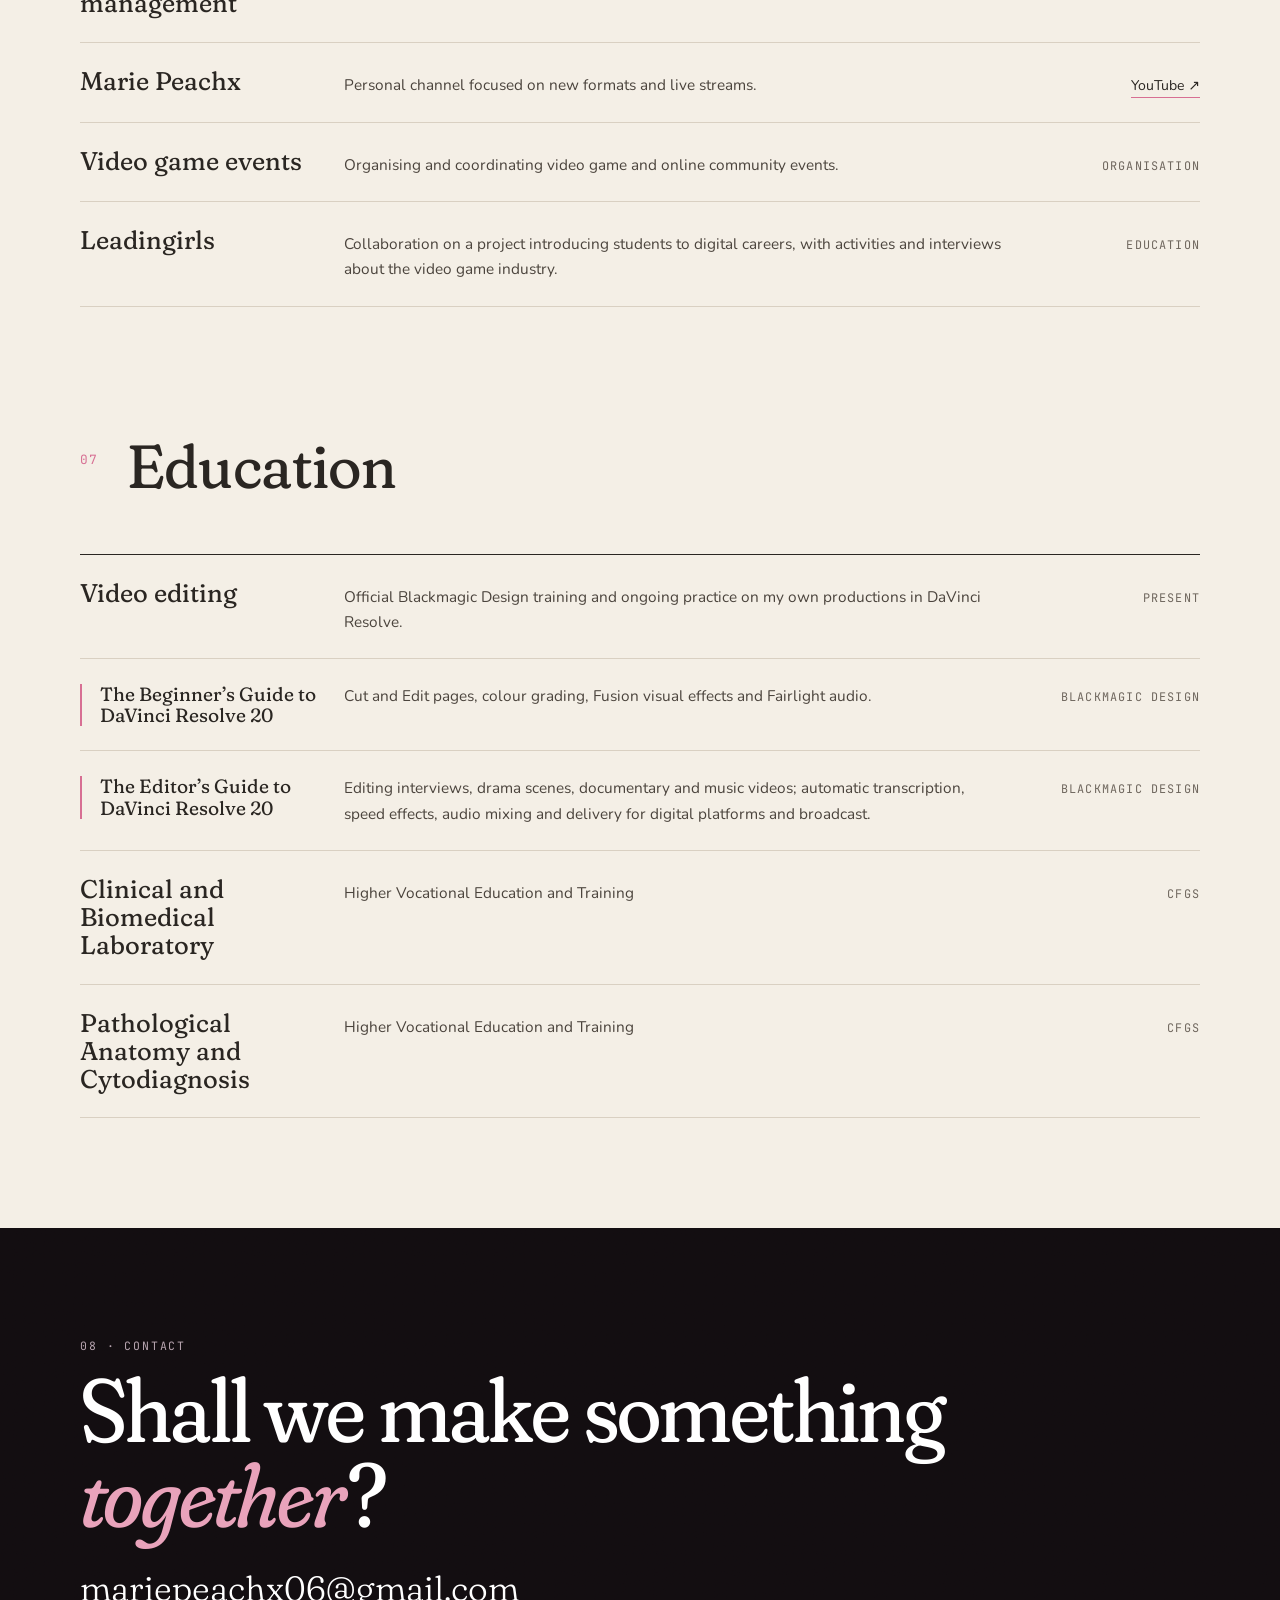
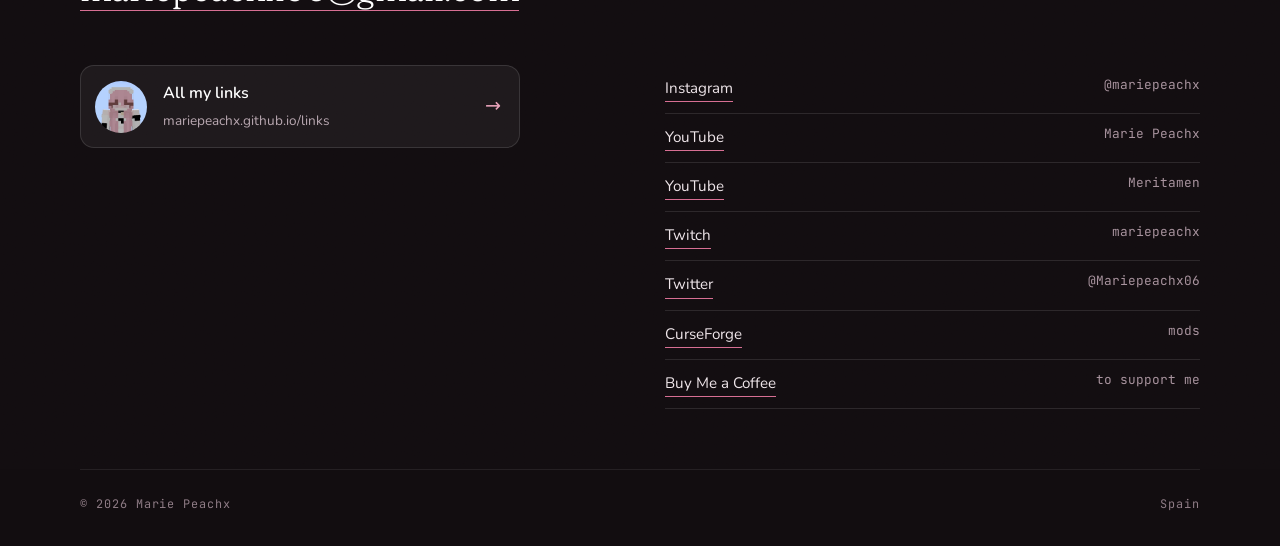
==== commit f35f16e0: "Portfolio: ASH remontado (1:56), con intro, etalonaje oscuro y nuevo audio Co-Authored-By: Claude Op" ====
--- a/index.html
+++ b/index.html
@@ -10,7 +10,7 @@
 <meta property="og:title" content="Marie Peachx · Editora de vídeo y directora">
 <meta property="og:description" content="Edición, dirección y contenido divulgativo. Mira ASH, mi corto de terror.">
 <meta property="og:url" content="https://mariepeachx.github.io/">
-<meta property="og:image" content="https://mariepeachx.github.io/assets/corto/corto-terror-portada.jpg?v=2">
+<meta property="og:image" content="https://mariepeachx.github.io/assets/corto/ash-portada.jpg">
 <meta name="twitter:card" content="summary_large_image">
 <link rel="icon" href="links/avatar.jpg">
 <link rel="preconnect" href="https://fonts.googleapis.com"><link rel="preconnect" href="https://fonts.gstatic.com" crossorigin>
@@ -278,14 +278,14 @@
   <div class="tag" data-i18n="k.tag">Dirigido y editado<br>por Marie Peachx</div>
  </div>
  <div class="player reveal">
-  <video controls preload="metadata" playsinline poster="assets/corto/corto-terror-portada.jpg?v=2" aria-label="ASH, cortometraje de terror">
-   <source src="assets/corto/corto-terror.mp4?v=3" type="video/mp4">
+  <video controls preload="metadata" playsinline poster="assets/corto/ash-portada.jpg" aria-label="ASH, cortometraje de terror">
+   <source src="assets/corto/ash.mp4" type="video/mp4">
   </video>
  </div>
  <div class="ash-grid reveal">
   <div>
-   <p data-i18n="k.p1">ASH es un cortometraje de terror de dos minutos y medio, rodado en un parque y en una sala de ordenadores.</p>
-   <p data-i18n="k.p2">Lo dirigí y lo monté entero en DaVinci Resolve: ritmo, efectos de glitch y sonido. También colaboré en el guion, actué y me encargué del maquillaje.</p>
+   <p data-i18n="k.p1">ASH es un cortometraje de terror de dos minutos, rodado en un parque y en una sala de ordenadores.</p>
+   <p data-i18n="k.p2">Lo dirigí y lo monté entero en DaVinci Resolve: ritmo, efectos de glitch, color y sonido. También colaboré en el guion, actué y me encargué del maquillaje.</p>
   </div>
   <ul class="credits">
    <li><span data-i18n="cr1">Dirección</span><span>Marie Peachx</span></li>
@@ -293,7 +293,7 @@
    <li><span data-i18n="cr3">Guion</span><span data-i18n="cr3v">Colaboración</span></li>
    <li><span data-i18n="cr4">Interpretación</span><span>Marie Peachx</span></li>
    <li><span data-i18n="cr5">Maquillaje</span><span>Marie Peachx</span></li>
-   <li><span data-i18n="cr6">Duración</span><span>2:36</span></li>
+   <li><span data-i18n="cr6">Duración</span><span>1:56</span></li>
   </ul>
  </div>
 </div></section>
@@ -429,8 +429,8 @@
  'a.p2':'I come from healthcare, with two higher vocational qualifications. That shapes how I work: thorough research, method and attention to detail.',
  's1':'views on Meritamen','s2':'subscribers on the channel I manage','s3':'official Blackmagic Design courses','s4':'Minecraft adventure modpacks',
  'k.l':'02 · Horror short film','k.tag':'Directed and edited<br>by Marie Peachx',
- 'k.p1':'ASH is a two-and-a-half-minute horror short film, shot in a park and in a computer room.',
- 'k.p2':'I directed it and edited it entirely in DaVinci Resolve: pacing, glitch effects and sound. I also worked on the script, acted in it and did the makeup.',
+ 'k.p1':'ASH is a two-minute horror short film, shot in a park and in a computer room.',
+ 'k.p2':'I directed it and edited it entirely in DaVinci Resolve: pacing, glitch effects, colour and sound. I also worked on the script, acted in it and did the makeup.',
  'cr1':'Director','cr2':'Editing','cr3':'Script','cr3v':'Collaboration','cr4':'Cast','cr5':'Makeup','cr6':'Running time',
  'w.h':'Services','w.p1':'For YouTube channels, brands and events. I work in Spanish and English.',
  'w.t1':'Vertical video','w.d1':'Shorts, Reels and TikTok with captions, pacing and music tailored to each platform.',
